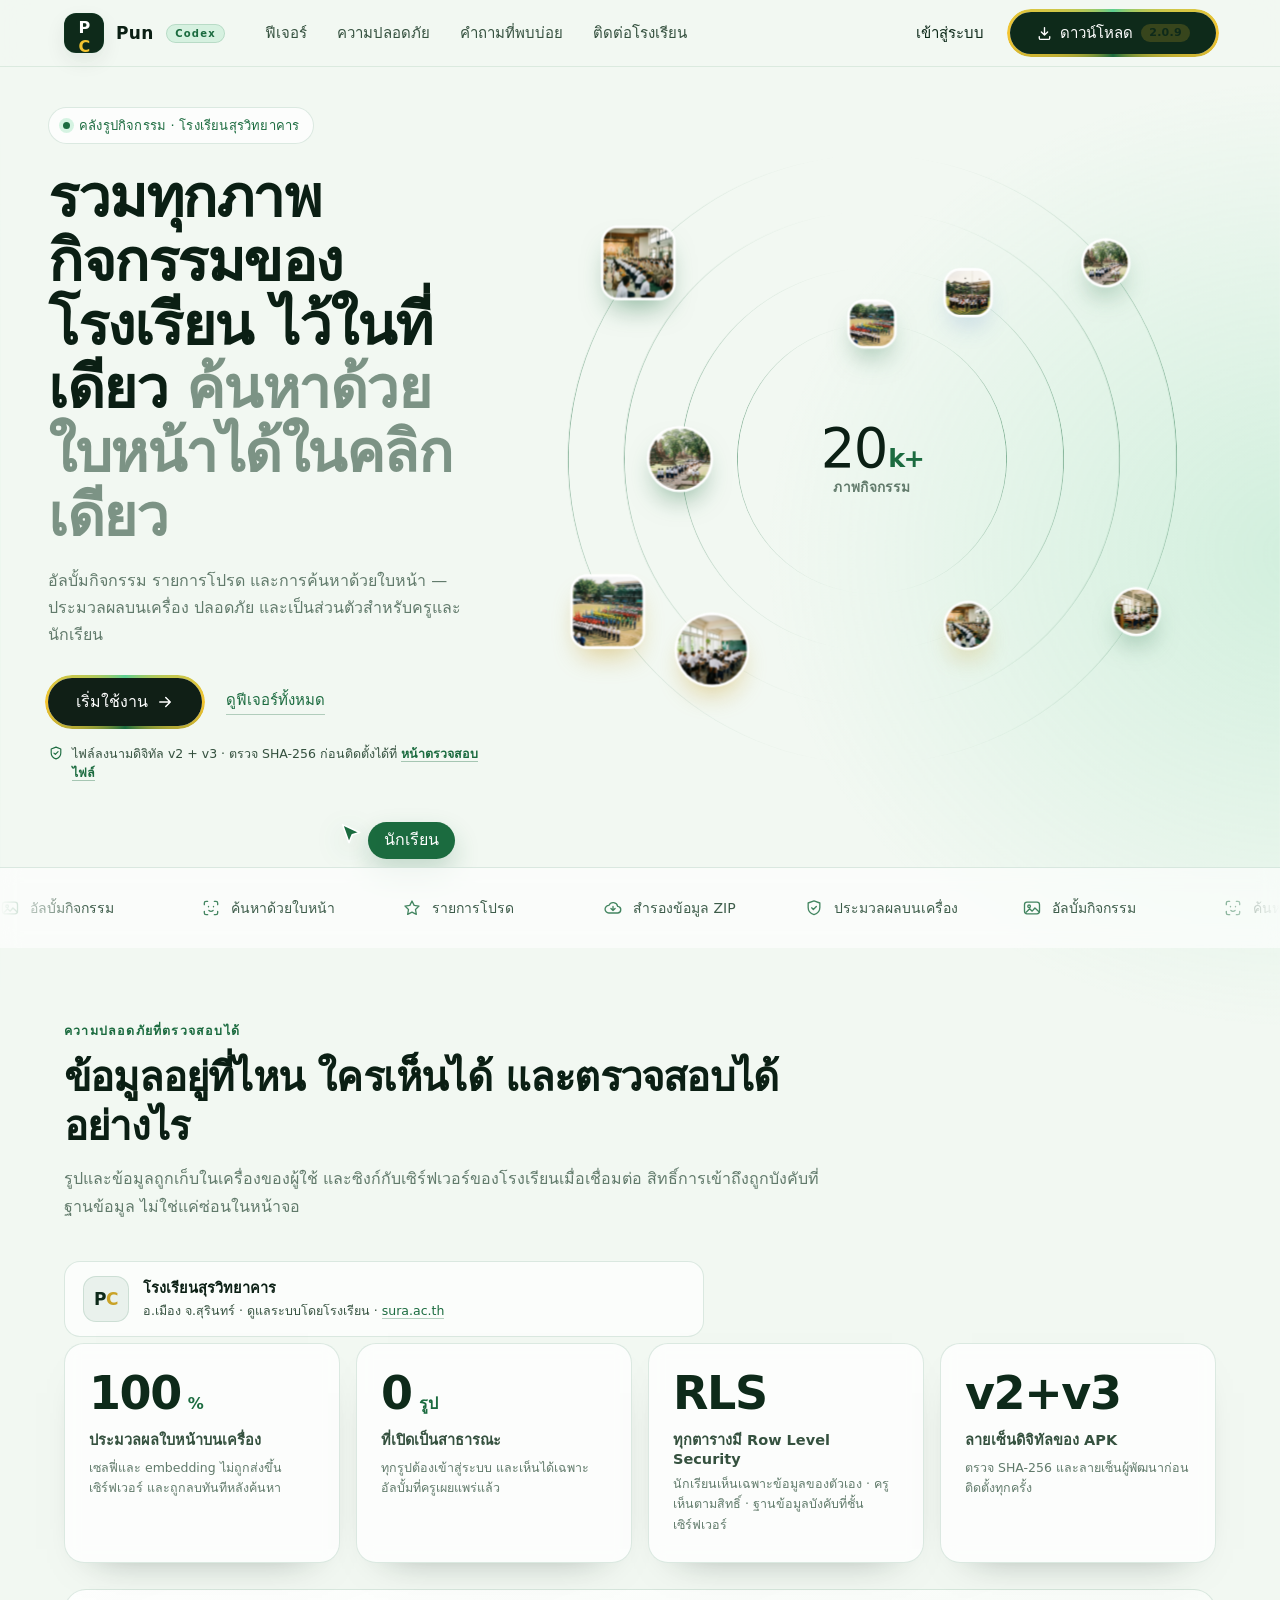
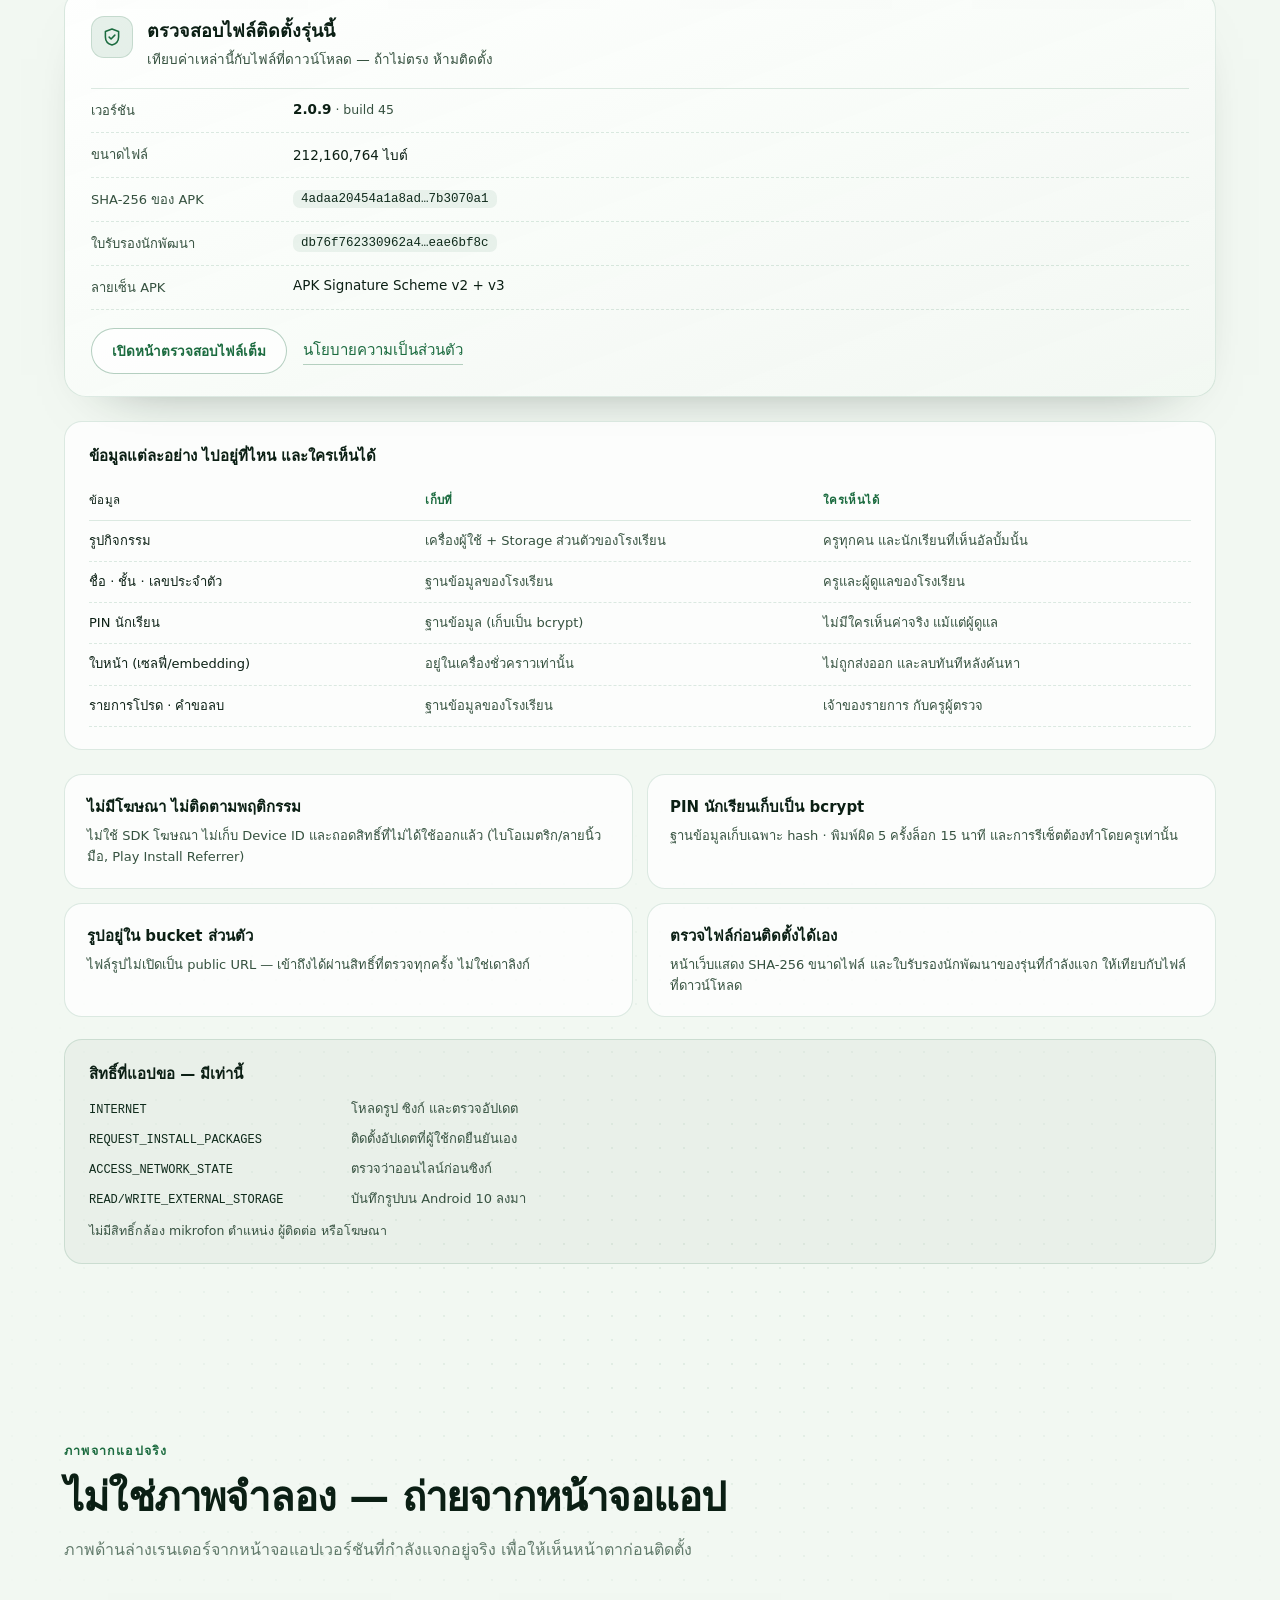
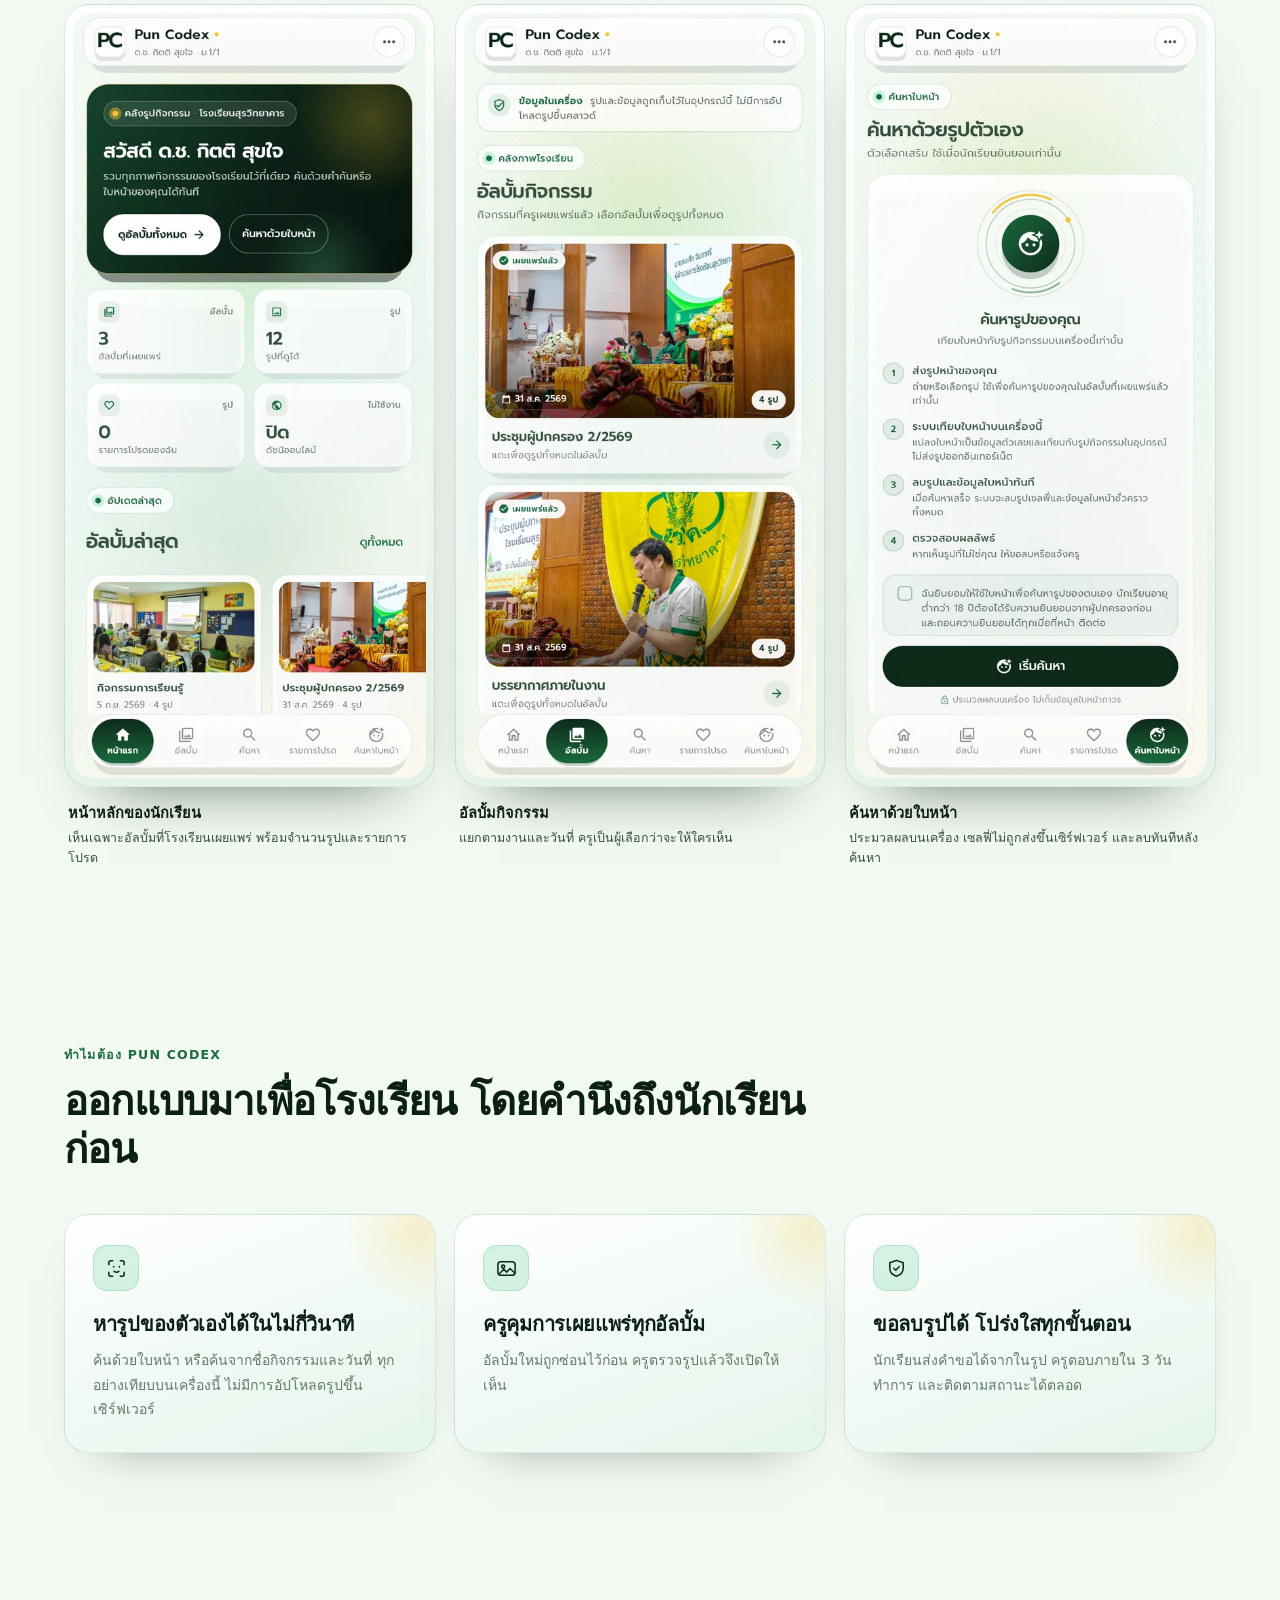
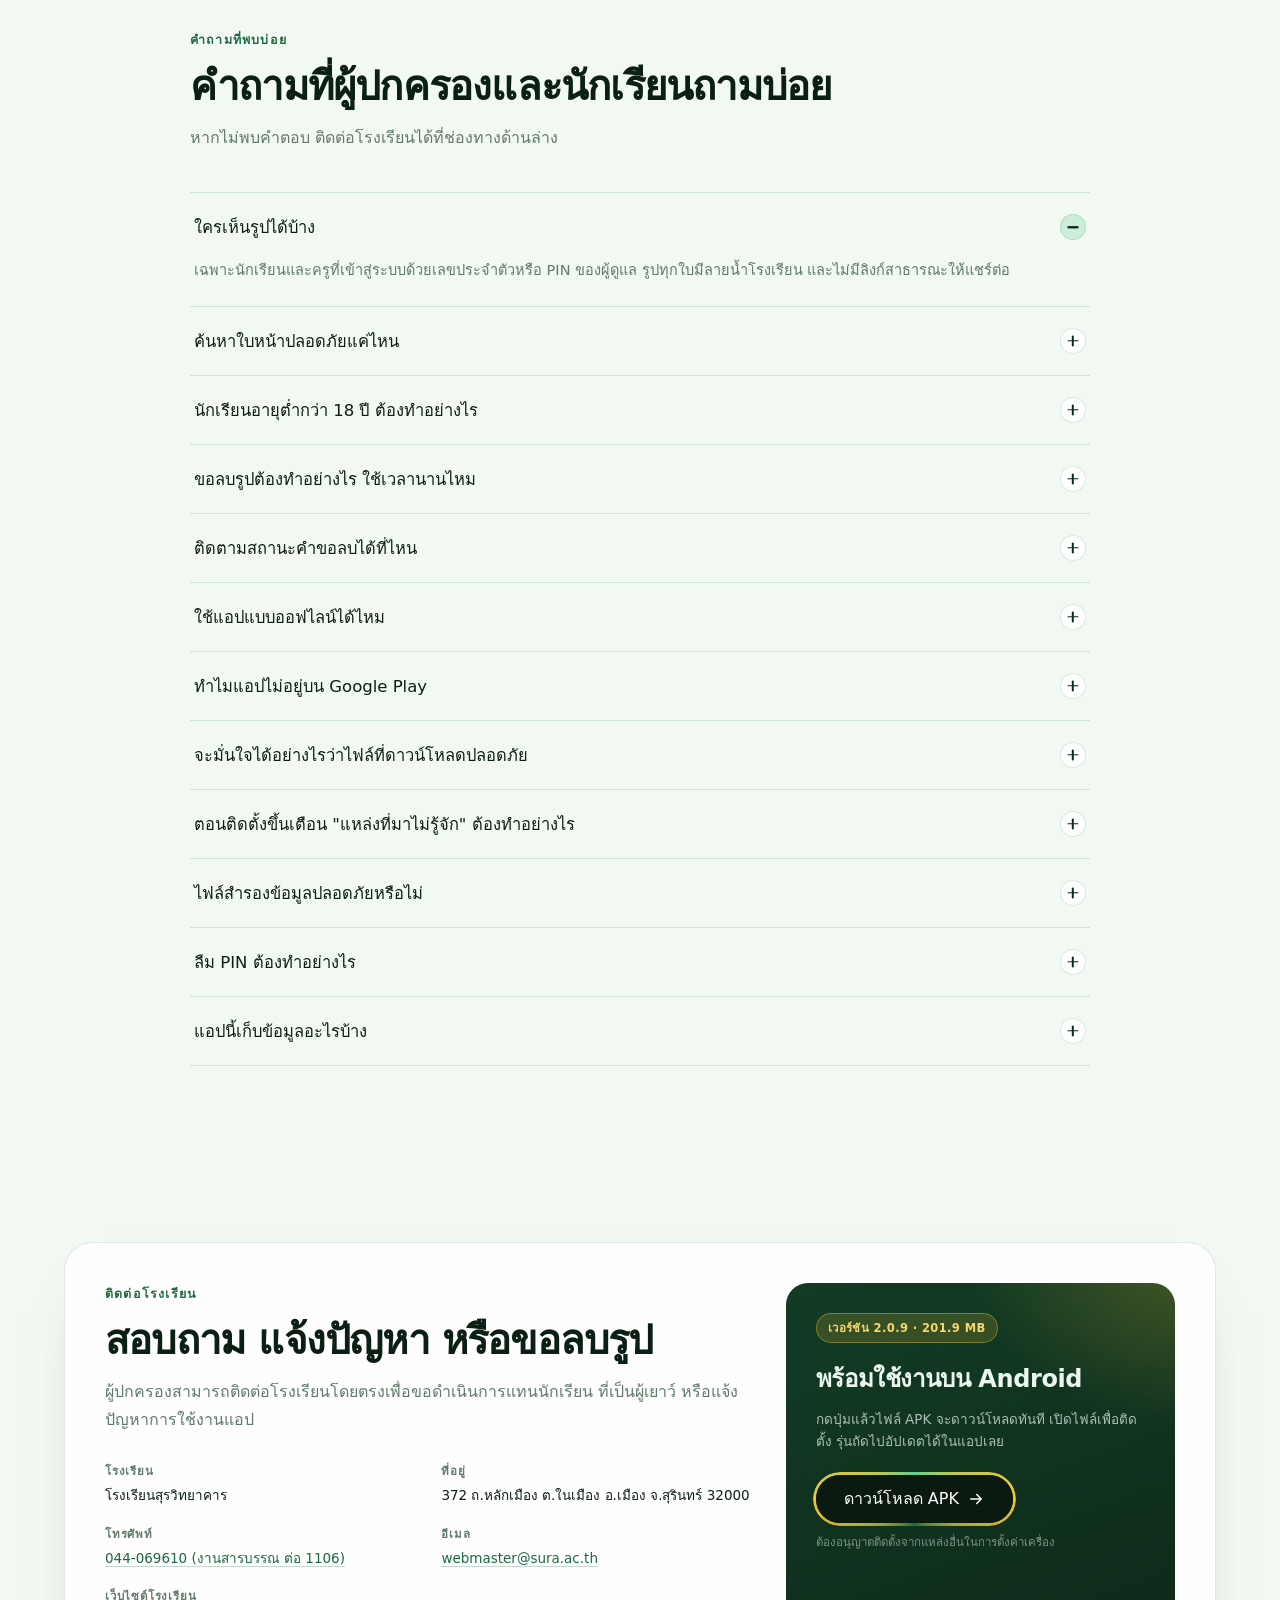
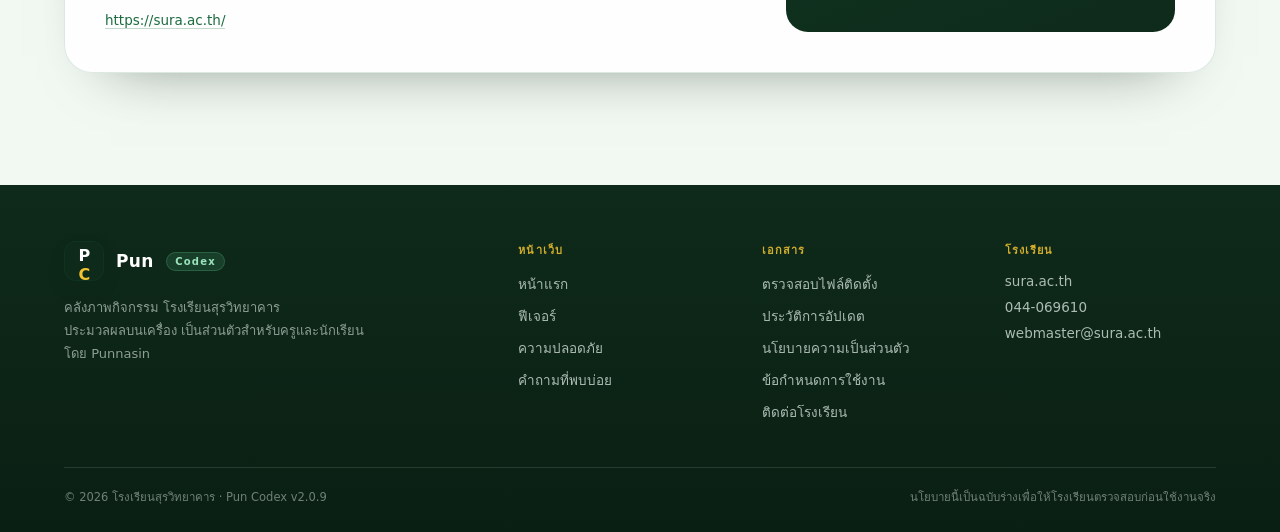
==== index.html @ d9f9e371 "Publish Pun Codex 2.0.9" ====
<!doctype html>
<html lang="th">
  <head>
    <meta charset="UTF-8" />
    <link rel="icon" type="image/png" href="./favicon.png" />
    <meta name="viewport" content="width=device-width, initial-scale=1.0" />
    <meta
      name="description"
      content="Pun Codex คลังรูปกิจกรรมของโรงเรียนสุรวิทยาคาร ค้นหาด้วยใบหน้า อัลบั้ม รายการโปรด และการสำรองข้อมูลในแอปเดียว"
    />
    <meta name="author" content="Punnasin" />
    <meta name="theme-color" content="#1b6b3f" />
    <meta name="referrer" content="strict-origin-when-cross-origin" />
    <meta name="format-detection" content="telephone=no" />
    <meta name="robots" content="index,follow" />
    <meta property="og:image" content="https://punnasilarty-cyber.github.io/puncodex/og.png" />
    <meta property="og:image:width" content="1024" />
    <meta property="og:image:height" content="500" />
    <meta name="twitter:title" content="Pun Codex — คลังรูปกิจกรรมโรงเรียนสุรวิทยาคาร" />
    <meta name="twitter:description" content="คลังรูปกิจกรรมโรงเรียน พร้อมตรวจสอบไฟล์ติดตั้งและนโยบายความเป็นส่วนตัว" />
    <meta name="twitter:image" content="https://punnasilarty-cyber.github.io/puncodex/og.png" />
    <link rel="canonical" href="https://punnasilarty-cyber.github.io/puncodex/" />

    <link rel="canonical" href="https://punnasilarty-cyber.github.io/puncodex/" />
    <meta property="og:type" content="website" />
    <meta property="og:site_name" content="Pun Codex" />
    <meta property="og:title" content="Pun Codex — คลังรูปกิจกรรมโรงเรียนสุรวิทยาคาร" />
    <meta property="og:description" content="คลังรูปกิจกรรมโรงเรียนสุรวิทยาคาร โดย Punnasin พร้อมดาวน์โหลดแอป Android" />
    <meta property="og:url" content="https://punnasilarty-cyber.github.io/puncodex/" />
    <meta property="og:locale" content="th_TH" />
    <meta name="twitter:card" content="summary" />
    <link rel="preconnect" href="https://fonts.googleapis.com" />
    <link rel="preconnect" href="https://fonts.gstatic.com" crossorigin />
    <link
      href="https://fonts.googleapis.com/css2?family=Inter:wght@400;500;600;700&family=Prompt:wght@400;500;600&family=Urbanist:wght@600;700&display=swap"
      rel="stylesheet"
    />
    <meta
      http-equiv="Content-Security-Policy"
      content="default-src 'self'; img-src 'self' data:; style-src 'self' 'unsafe-inline' https://fonts.googleapis.com; font-src 'self' https://fonts.gstatic.com; script-src 'self'; connect-src 'self'; base-uri 'self'; form-action 'self'"
    />
    <title>Pun Codex — คลังรูปกิจกรรมโรงเรียนสุรวิทยาคาร</title>
    <script type="module" crossorigin src="./assets/index-qY7uCO9O.js"></script>
    <link rel="stylesheet" crossorigin href="./assets/index-Bw4aGnR6.css">
  </head>
  <body>
    <div id="root"></div>
  </body>
</html>
---- assets/index-Bw4aGnR6.css ----
@property --border-angle{syntax: "<angle>"; inherits: false; initial-value: 0deg;}:root{--ink: #0b1f14;--ink-soft: #35513f;--muted: #617a6b;--green: #1b6b3f;--green-deep: #0e2a1a;--mint: #5ccf92;--mint-soft: #d7f1e3;--gold: #f4c430;--bg: #f2f8f2;--surface: rgba(255, 255, 255, .82);--line: rgba(27, 107, 63, .14);--font-body: "Inter", "Prompt", system-ui, -apple-system, sans-serif;--font-display: "Urbanist", "Prompt", system-ui, -apple-system, sans-serif;--ease-out: cubic-bezier(.22, 1, .36, 1)}*{box-sizing:border-box}html,body,#root{min-height:100%}body{margin:0;background:#0a0a0a;color:var(--ink);font-family:var(--font-body);-webkit-font-smoothing:antialiased;text-rendering:optimizeLegibility}a{color:inherit}.app{position:relative;display:flex;flex-direction:column;min-height:100vh;overflow-x:hidden;overflow-x:clip;background:radial-gradient(900px 620px at 6% -12%,rgba(244,196,48,.16),transparent 62%),radial-gradient(820px 720px at 102% 8%,rgba(92,207,146,.22),transparent 66%),radial-gradient(1100px 760px at 50% 118%,rgba(27,107,63,.1),transparent 72%),var(--bg)}.app:before{content:"";position:absolute;inset:0;z-index:0;background-image:radial-gradient(rgba(27,107,63,.16) 1px,transparent 1px);background-size:24px 24px;opacity:.5;mask-image:radial-gradient(1100px 720px at 52% 42%,#000 10%,transparent 74%);-webkit-mask-image:radial-gradient(1100px 720px at 52% 42%,#000 10%,transparent 74%);pointer-events:none}.header{position:relative;z-index:10;display:flex;align-items:center;justify-content:space-between;gap:24px;width:100%;max-width:1920px;margin:0 auto;padding:24px 64px;animation:fade-down .8s var(--ease-out) both}.header-left,.header-right{display:flex;align-items:center}.header-left{gap:40px}.header-right{gap:26px}.brand{display:inline-flex;align-items:center;gap:12px;text-decoration:none}.brand-logo{display:grid;place-items:center;width:40px;height:40px;padding:4px;background:#fff;border:1px solid var(--line);border-radius:12px;box-shadow:0 8px 20px #0c281814}.brand-logo{font-family:var(--font-display);font-weight:700;font-size:16px;color:#fff;background:#0e2a1a;letter-spacing:-.5px}.brand-logo b{color:#f4c430}.brand-name{font-family:var(--font-display);font-size:17px;font-weight:700;letter-spacing:.4px;color:var(--ink)}.brand-name em{margin-left:6px;padding:3px 8px;font-style:normal;font-size:10px;font-weight:700;letter-spacing:1.2px;color:var(--green);background:#5ccf922e;border:1px solid rgba(27,107,63,.16);border-radius:999px;vertical-align:2px}.nav{display:flex;align-items:center;gap:30px}.nav a{position:relative;padding:4px 0;font-size:15px;font-weight:400;color:var(--ink-soft);text-decoration:none;transition:color .2s ease}.nav a:after,.login-link:after{content:"";position:absolute;right:0;bottom:0;left:0;height:1.5px;background:currentColor;transform:scaleX(0);transform-origin:left;transition:transform .3s ease}.nav a:hover,.login-link:hover{color:var(--green)}.nav a:hover:after,.login-link:hover:after{transform:scaleX(1)}.login-link{position:relative;padding:4px 0;font-size:15px;font-weight:500;color:var(--green-deep);text-decoration:none}.btn-border-wrap{position:relative;display:inline-flex;border-radius:999px;isolation:isolate}.btn-border-wrap:before{content:"";position:absolute;inset:-3px;z-index:0;padding:3px;border-radius:999px;background:conic-gradient(from var(--border-angle),#5ccf92,#f4c430,#1b6b3f,#f4c430,#5ccf92);-webkit-mask:linear-gradient(#000 0 0) content-box,linear-gradient(#000 0 0);-webkit-mask-composite:xor;mask:linear-gradient(#000 0 0) content-box,linear-gradient(#000 0 0);mask-composite:exclude;animation:border-spin 3s linear infinite;pointer-events:none}.btn{position:relative;z-index:1;display:inline-flex;align-items:center;gap:8px;overflow:hidden;padding:12px 26px;border:0;border-radius:50px;background:var(--green-deep);color:#fff;font-family:var(--font-body);font-size:15px;font-weight:500;line-height:1.2;text-decoration:none;cursor:pointer;transition:color .35s ease,transform .2s ease}.btn:after{content:"";position:absolute;inset:0;z-index:0;background:var(--mint);transform:translate(-100%);transition:transform .4s var(--ease-out)}.btn:hover:after{transform:translate(0)}.btn:hover{color:#07130c;transform:translateY(-1px)}.btn-label{position:relative;z-index:1;display:inline-flex;align-items:center;gap:8px}.btn-start{padding:14px 28px;font-size:16px;background:#101f16}.btn-start:after{transform:translate(100%)}.btn-start:hover:after{transform:translate(0)}.hero{position:relative;z-index:5;display:flex;flex:1;align-items:center;justify-content:space-between;gap:24px;width:100%;max-width:1560px;margin:0 auto;padding:0 64px 8px}.hero-left{flex:0 1 600px;padding-top:40px;animation:fade-up 1s var(--ease-out) .12s both}.eyebrow{display:inline-flex;align-items:center;gap:9px;padding:7px 14px;border:1px solid var(--line);border-radius:999px;background:#ffffffb8;color:var(--green);font-size:13px;font-weight:500;letter-spacing:.2px;-webkit-backdrop-filter:blur(6px);backdrop-filter:blur(6px)}.eyebrow-dot{width:7px;height:7px;border-radius:50%;background:var(--green);box-shadow:0 0 0 4px #5ccf923d}.hero-heading{position:relative;margin:22px 0 0;font-family:var(--font-display);font-size:64px;font-weight:600;line-height:1.1;letter-spacing:-1.5px;color:var(--ink)}.heading-ghost{visibility:hidden}.heading-live{position:absolute;inset:0}.heading-strong{color:var(--ink)}.heading-soft{color:#7c9385}.type-cursor{display:inline-block;width:3px;height:.86em;margin-left:4px;border-radius:2px;background:var(--green);vertical-align:-.06em;animation:blink 1s steps(2,end) infinite}.hero-sub{max-width:520px;margin:18px 0 0;color:var(--muted);font-size:16px;line-height:1.7}.hero-actions{display:flex;align-items:center;gap:24px;margin-top:30px;animation:fade-up .9s var(--ease-out) 3.2s both}.text-link{padding-bottom:2px;border-bottom:1px solid rgba(27,107,63,.3);color:var(--green);font-size:15px;font-weight:500;text-decoration:none;transition:border-color .2s ease,color .2s ease}.text-link:hover{border-color:var(--green);color:var(--green-deep)}.cursor-tag{display:flex;align-items:flex-start;gap:4px;width:max-content;margin-top:40px;margin-left:290px;animation:fade-up .8s var(--ease-out) 3.6s both}.cursor-tag svg{filter:drop-shadow(0 8px 14px rgba(27,107,63,.22))}.cursor-badge{padding:8px 16px;border-radius:20px;background:var(--green);color:#fff;font-size:16px;font-weight:500;line-height:1.3;box-shadow:0 12px 26px #1b6b3f38;animation:float-tag 4.4s ease-in-out 4.4s infinite}.hero-right{display:flex;flex:0 0 720px;align-items:center;justify-content:center;width:720px;height:720px;margin-top:-8px}.circles{position:relative;display:grid;flex:0 0 720px;place-items:center;width:720px;height:720px;animation:scale-in 1.2s var(--ease-out) .3s both}.circles-clip{position:absolute;top:calc(50% - 408px);left:calc(50% - 408px);width:816px;height:816px;overflow:hidden;transform:scale(var(--orbit-scale, 1));transition:transform .3s ease}.circles-scale{position:relative;width:720px;height:720px;margin:48px}.circles-watermark{position:absolute;top:50%;left:50%;z-index:0;width:300px;opacity:.04;transform:translate(-50%,-50%);pointer-events:none;-webkit-user-select:none;user-select:none}.orbit{position:absolute;top:calc(50% - var(--size) / 2);left:calc(50% - var(--size) / 2);z-index:1;width:var(--size);height:var(--size);border-radius:50%}.orbit:before{content:"";position:absolute;inset:0;padding:1px;border-radius:50%;background:linear-gradient(180deg,#1b6b3f00,#1b6b3f8c 43%,#5ccf9200);-webkit-mask:linear-gradient(#000 0 0) content-box,linear-gradient(#000 0 0);-webkit-mask-composite:xor;mask:linear-gradient(#000 0 0) content-box,linear-gradient(#000 0 0);mask-composite:exclude;pointer-events:none}.orbit-right{animation:spin-right var(--spin-duration) linear infinite}.orbit-left{animation:spin-left var(--spin-duration) linear infinite}.orbit-center{position:absolute;inset:0;z-index:1;display:flex;flex-direction:column;align-items:center;justify-content:center;gap:2px;animation:spin-right 30s linear infinite;pointer-events:none}.count{font-family:var(--font-display);font-size:64px;font-weight:500;line-height:1;letter-spacing:-2px;color:var(--ink)}.count-suffix{margin-left:2px;font-size:30px;font-weight:600;color:var(--green)}.count-label{font-family:var(--font-display);font-size:16px;font-weight:600;color:var(--muted);letter-spacing:.2px}.avatar{position:absolute;top:50%;left:50%;z-index:2}.avatar-pop{width:100%;height:100%;animation:avatar-in .9s var(--ease-out) both}.avatar-img{width:100%;height:100%;overflow:hidden;border:3px solid rgba(255,255,255,.96);background:#fff;animation-timing-function:linear;animation-iteration-count:infinite}.avatar-img img{display:block;width:100%;height:100%;object-fit:cover}.avatar-round{border-radius:50%}.avatar-square{border-radius:20px}.glow-green{box-shadow:0 18px 32px -12px #1b6b3f80}.glow-gold{box-shadow:0 18px 32px -12px #c4941275}.glow-blue{box-shadow:0 18px 32px -12px #3a74be52}.ticker{position:relative;z-index:6;width:100%;padding:20px 0;border-top:1px solid var(--line);background:#ffffff9e;-webkit-backdrop-filter:blur(10px);backdrop-filter:blur(10px);animation:fade-up .9s var(--ease-out) .6s both}.ticker-mask{overflow:hidden;mask-image:linear-gradient(90deg,transparent,#000 7%,#000 93%,transparent);-webkit-mask-image:linear-gradient(90deg,transparent,#000 7%,#000 93%,transparent)}.ticker-track{display:flex;width:max-content;animation:ticker 20s linear infinite}.ticker:hover .ticker-track{animation-play-state:paused}.ticker-group{display:flex;align-items:center;gap:64px;padding-right:64px}.ticker-item{display:flex;align-items:center;gap:10px;height:40px;min-width:137px;color:#3d5c4a;font-size:14px;font-weight:500;white-space:nowrap}.ticker-item svg{flex:0 0 auto;color:var(--green);opacity:.82}.section{position:relative;z-index:5;padding:88px 64px;scroll-margin-top:24px}.section-inner{max-width:1200px;margin:0 auto}.section-head{max-width:760px;margin-bottom:40px}.section-eyebrow{display:inline-block;color:var(--green);font-size:12.5px;font-weight:600;letter-spacing:1.2px;text-transform:uppercase}.section-title{margin:12px 0 0;font-family:var(--font-display);font-size:40px;font-weight:600;line-height:1.22;letter-spacing:-.8px;color:var(--ink)}.section-sub{margin:14px 0 0;color:var(--muted);font-size:16px;line-height:1.75}.trust{padding-top:72px}.stat-grid{display:grid;grid-template-columns:repeat(4,minmax(0,1fr));gap:16px}.stat-card{padding:26px 24px;background:#ffffffbd;border:1px solid var(--line);border-radius:20px;-webkit-backdrop-filter:blur(8px);backdrop-filter:blur(8px);box-shadow:0 18px 40px -32px #0b1f148c;transition:transform .3s var(--ease-out),border-color .3s ease}.stat-card:hover{transform:translateY(-3px);border-color:#1b6b3f47}.stat-value{margin:0;font-family:var(--font-display);font-size:46px;font-weight:600;line-height:1;letter-spacing:-1.4px;color:var(--green-deep)}.stat-unit{margin-left:7px;font-size:16px;font-weight:600;letter-spacing:0;color:var(--green)}.stat-label{margin:12px 0 0;font-size:14.5px;font-weight:600;color:var(--ink-soft)}.stat-detail{margin:7px 0 0;font-size:12.5px;line-height:1.65;color:var(--muted)}.why-grid{display:grid;grid-template-columns:repeat(3,minmax(0,1fr));gap:18px}.why-card{position:relative;overflow:hidden;padding:30px 28px;background:linear-gradient(160deg,#ffffffe6,#d7f1e380);border:1px solid var(--line);border-radius:24px;box-shadow:0 24px 50px -40px #0b1f1499}.why-card:after{content:"";position:absolute;top:-60px;right:-60px;width:150px;height:150px;border-radius:50%;background:radial-gradient(circle,rgba(244,196,48,.22),transparent 70%);pointer-events:none}.why-icon{display:grid;place-items:center;width:46px;height:46px;color:var(--green-deep);background:#5ccf923d;border:1px solid rgba(27,107,63,.16);border-radius:14px}.why-icon svg{width:23px;height:23px}.why-title{margin:20px 0 0;font-family:var(--font-display);font-size:20px;font-weight:600;line-height:1.35;letter-spacing:-.3px;color:var(--ink)}.why-body{margin:10px 0 0;font-size:14px;line-height:1.75;color:var(--muted)}.faq-inner{max-width:900px}.faq-list{border-top:1px solid var(--line)}.faq-item{border-bottom:1px solid var(--line)}.faq-item summary{display:flex;align-items:center;justify-content:space-between;gap:20px;padding:21px 4px;font-size:16.5px;font-weight:500;color:var(--ink);cursor:pointer;list-style:none;transition:color .2s ease}.faq-item summary::-webkit-details-marker{display:none}.faq-item summary:hover{color:var(--green)}.faq-plus{position:relative;flex:0 0 auto;width:26px;height:26px;border:1px solid var(--line);border-radius:50%;background:#fffc;transition:transform .3s var(--ease-out),background .3s ease}.faq-plus:before,.faq-plus:after{content:"";position:absolute;top:50%;left:50%;width:11px;height:1.6px;border-radius:2px;background:var(--green-deep);transform:translate(-50%,-50%)}.faq-plus:after{transform:translate(-50%,-50%) rotate(90deg);transition:transform .3s var(--ease-out)}.faq-item[open] .faq-plus{background:#5ccf9242}.faq-item[open] .faq-plus:after{transform:translate(-50%,-50%) rotate(0)}.faq-answer{margin:-4px 0 0;padding:0 52px 22px 4px;font-size:14.5px;line-height:1.8;color:var(--muted)}.contact-card{display:grid;grid-template-columns:minmax(0,1.25fr) minmax(0,.75fr);gap:32px;padding:40px;background:#ffffffd1;border:1px solid var(--line);border-radius:28px;box-shadow:0 30px 60px -46px #0b1f149e}.contact-list{display:grid;grid-template-columns:repeat(2,minmax(0,1fr));gap:18px 24px;margin:28px 0 0}.contact-row dt{font-size:11.5px;font-weight:600;letter-spacing:.8px;text-transform:uppercase;color:var(--muted)}.contact-row dd{margin:5px 0 0;font-size:13.5px;line-height:1.6;color:var(--ink);word-break:break-word}.contact-row a{color:var(--green);text-decoration:none;border-bottom:1px solid rgba(27,107,63,.25)}.contact-row a:hover{border-color:var(--green)}.download-card{display:flex;flex-direction:column;align-items:flex-start;padding:30px;border-radius:22px;background:radial-gradient(360px 260px at 110% -10%,rgba(244,196,48,.26),transparent 70%),linear-gradient(160deg,#123c25,var(--green-deep));color:#eaf6ee}.download-badge{padding:5px 11px;border:1px solid rgba(244,196,48,.4);border-radius:999px;background:#f4c43029;color:#f7d76a;font-size:11.5px;font-weight:600;letter-spacing:.4px}.download-card h3{margin:16px 0 0;font-family:var(--font-display);font-size:24px;font-weight:600;letter-spacing:-.4px}.download-card p{margin:10px 0 0;font-size:13.5px;line-height:1.7;color:#eaf6eeb8}.download-card .btn-border-wrap{margin-top:22px}.download-card .btn-start{background:#0a1a10}.download-note{font-size:11.5px!important;color:#eaf6ee80!important}.footer{position:relative;z-index:5;margin-top:24px;padding:56px 64px 26px;background:linear-gradient(180deg,#0e2a1a,#0a1f13);color:#eaf6eeb8}.footer-inner{display:grid;grid-template-columns:minmax(0,1.6fr) repeat(3,minmax(0,.8fr));gap:32px;max-width:1200px;margin:0 auto}.footer-brand .brand-name{color:#fff}.footer-brand .brand-name em{color:#9be3bd;background:#5ccf9224;border-color:#5ccf923d}.footer-brand p{margin:16px 0 0;font-size:13px;line-height:1.75;color:#eaf6ee94}.footer-col{display:flex;flex-direction:column;gap:10px}.footer-title{margin-bottom:4px;font-size:11px;font-weight:600;letter-spacing:1.1px;text-transform:uppercase;color:#f4c430d9}.footer-col a{font-size:13.5px;color:#eaf6eeb8;text-decoration:none;transition:color .2s ease}.footer-col a:hover{color:#fff}.footer-bottom{display:flex;flex-wrap:wrap;justify-content:space-between;gap:10px 24px;max-width:1200px;margin:44px auto 0;padding-top:20px;border-top:1px solid rgba(234,246,238,.12);font-size:11.5px;color:#eaf6ee73}@media(max-width:1024px){.section{padding:68px 40px}.section-title{font-size:34px}.stat-grid{grid-template-columns:repeat(2,minmax(0,1fr))}.why-grid{grid-template-columns:1fr}.contact-card{grid-template-columns:1fr;padding:30px}.footer{padding:44px 40px 24px}.footer-inner{grid-template-columns:repeat(2,minmax(0,1fr))}}@media(max-width:768px){.section{padding:52px 24px}.section-head{margin-bottom:30px}.section-title{font-size:29px;letter-spacing:-.4px}.section-sub{font-size:14.5px}.stat-card{padding:20px}.stat-value{font-size:38px}.faq-item summary{font-size:15px}.faq-answer{padding-right:12px}.footer{padding:40px 24px 22px}.footer-inner{gap:26px}}@media(max-width:480px){.section{padding:44px 18px}.section-title{font-size:25px}.stat-grid{gap:12px}.stat-card{padding:17px;border-radius:16px}.stat-value{font-size:33px}.stat-label{font-size:13px}.stat-detail{font-size:11.5px}.contact-card{padding:22px;border-radius:22px}.contact-list{grid-template-columns:1fr}.download-card{padding:22px}.footer-inner{grid-template-columns:1fr}.footer-bottom{flex-direction:column}}@keyframes fade-down{0%{opacity:0;transform:translateY(-20px)}to{opacity:1;transform:translateY(0)}}@keyframes fade-up{0%{opacity:0;transform:translateY(40px)}to{opacity:1;transform:translateY(0)}}@keyframes scale-in{0%{opacity:0;transform:scale(.85)}to{opacity:1;transform:scale(1)}}@keyframes avatar-in{0%{opacity:0;transform:scale(.3) rotate(-180deg);filter:blur(6px)}to{opacity:1;transform:scale(1) rotate(0);filter:blur(0)}}@keyframes border-spin{to{--border-angle: 360deg}}@keyframes spin-right{to{transform:rotate(360deg)}}@keyframes spin-left{to{transform:rotate(-360deg)}}@keyframes blink{50%{opacity:0}}@keyframes float-tag{0%,to{transform:translateY(0)}50%{transform:translateY(-6px)}}@keyframes ticker{to{transform:translate(-50%)}}@media(max-width:1500px){.hero{padding-inline:48px}}@media(max-width:1280px){.hero{padding:0 48px 8px}.hero-heading{font-size:58px}.circles-clip{--orbit-scale: .85}}@media(max-width:1024px){.header{padding:20px 40px}.header-left{gap:28px}.nav{gap:20px}.hero{flex-direction:column;align-items:flex-start;justify-content:flex-start;padding:12px 40px 8px}.hero-left{flex:1 1 auto;max-width:680px;padding-top:20px}.hero-heading{font-size:48px}.hero-right{flex:0 0 auto;width:100%;height:580px;margin-top:-24px;overflow:hidden}.circles-clip{--orbit-scale: .7}.cursor-tag{margin-left:auto;margin-right:48px}}@media(max-width:768px){.header{padding:18px 24px}.nav{display:none}.header-right{gap:18px}.hero{padding:8px 24px 0}.hero-heading{font-size:36px;letter-spacing:-.8px}.hero-sub{font-size:15px}.hero-right{height:420px;margin-top:-8px}.circles-clip{--orbit-scale: .5}.cursor-tag{margin-top:28px;margin-right:24px}.ticker-item{gap:8px;font-size:13px}}@media(max-width:560px){.brand-name{font-size:15px}.login-link{display:none}.btn-header{padding:10px 20px;font-size:14px}}@media(max-width:480px){.header{padding:16px 18px}.brand-logo{width:36px;height:36px}.hero{padding:4px 18px 0}.hero-left{padding-top:8px}.eyebrow{font-size:11.5px}.hero-heading{margin-top:16px;font-size:28px;letter-spacing:-.5px;line-height:1.15}.hero-sub{font-size:14px;line-height:1.65}.hero-actions{gap:16px;margin-top:24px}.btn-start{padding:12px 22px;font-size:14px}.text-link{font-size:13px}.cursor-tag{display:none}.hero-right{height:340px;margin-top:0}.circles-clip{--orbit-scale: .4}.count{font-size:52px}.ticker{padding:14px 0}.ticker-group{gap:40px;padding-right:40px}.ticker-item{min-width:120px;height:34px;font-size:12px}}@media(prefers-reduced-motion:reduce){.header,.hero-left,.hero-actions,.cursor-tag,.circles,.ticker,.avatar-pop,.orbit,.orbit-center,.avatar-img,.ticker-track,.type-cursor{animation:none!important}}.verify-panel{margin-top:26px;padding:26px 26px 22px;background:linear-gradient(160deg,#ffffffe6,#f2f8f2db);border:1px solid var(--line);border-radius:22px;box-shadow:0 24px 60px -46px #0b1f1499}.verify-panel-head{display:flex;gap:14px;align-items:flex-start;margin-bottom:18px}.verify-icon{display:grid;place-items:center;width:42px;height:42px;flex:0 0 42px;border-radius:13px;color:var(--green);background:#1b6b3f1a;border:1px solid rgba(27,107,63,.16)}.verify-panel-head h3{margin:0 0 4px;font-size:18px;color:var(--ink)}.verify-panel-head p{margin:0;font-size:13.5px;line-height:1.6;color:var(--ink-soft)}.verify-rows{margin:0;display:grid;gap:0;border-top:1px solid var(--line)}.verify-row{display:grid;grid-template-columns:minmax(140px,190px) 1fr;gap:12px;padding:11px 0;border-bottom:1px dashed var(--line)}.verify-row dt{font-size:13px;color:var(--ink-soft);font-weight:500}.verify-row dd{margin:0;font-size:13.5px;color:var(--ink);word-break:break-all}.verify-row code{font-family:ui-monospace,SFMono-Regular,Menlo,Consolas,monospace;font-size:12.5px;padding:2px 8px;border-radius:7px;background:#1b6b3f14;color:var(--green-deep)}.verify-muted{color:var(--ink-soft);font-size:12.5px;line-height:1.6;margin:12px 0 0}.verify-actions{display:flex;flex-wrap:wrap;align-items:center;gap:16px;margin-top:18px}.btn-ghost{padding:11px 20px;border-radius:999px;border:1px solid rgba(27,107,63,.32);background:#ffffffb3;color:var(--green);font-size:13.5px;font-weight:600;text-decoration:none;transition:background .2s ease,border-color .2s ease,transform .2s ease}.btn-ghost:hover{background:#fff;border-color:#1b6b3f8c;transform:translateY(-1px)}.trust-points{display:grid;grid-template-columns:repeat(2,minmax(0,1fr));gap:14px;margin-top:24px}.trust-point{padding:20px 22px;background:#ffffffb8;border:1px solid var(--line);border-radius:18px}.trust-point h3{margin:0 0 6px;font-size:15px;color:var(--ink)}.trust-point p{margin:0;font-size:13px;line-height:1.65;color:var(--ink-soft)}.perm-block{margin-top:22px;padding:22px 24px;background:#0b1f1409;border:1px solid var(--line);border-radius:18px}.perm-block h3{margin:0 0 12px;font-size:15px;color:var(--ink)}.perm-block ul{margin:0;padding:0;list-style:none;display:grid;gap:9px}.perm-block li{display:grid;grid-template-columns:minmax(190px,250px) 1fr;gap:12px;align-items:baseline;font-size:13px;color:var(--ink-soft)}.perm-block code{font-family:ui-monospace,SFMono-Regular,Menlo,Consolas,monospace;font-size:12px;color:var(--green-deep)}@media(max-width:900px){.trust-points{grid-template-columns:1fr}.verify-row,.perm-block li{grid-template-columns:1fr;gap:4px}}.hero-trust{display:flex;align-items:flex-start;gap:8px;margin:18px 0 0;max-width:460px;font-size:12.5px;line-height:1.55;color:var(--ink-soft)}.hero-trust svg{flex:0 0 16px;margin-top:1px;color:var(--green)}.hero-trust a{color:var(--green);font-weight:600;text-decoration:none;border-bottom:1px solid rgba(27,107,63,.35)}.hero-trust a:hover{border-bottom-color:#1b6b3fcc}.school-badge{display:flex;align-items:center;gap:14px;margin:20px 0 6px;padding:14px 18px;background:#ffffffa8;border:1px solid var(--line);border-radius:16px;max-width:640px}.school-logo{display:grid;place-items:center;width:46px;height:46px;flex:0 0 46px;border-radius:13px;overflow:hidden;background:#1b6b3f14;border:1px solid rgba(27,107,63,.14)}.school-logo img{width:100%;height:100%;object-fit:contain}.school-logo-fallback{font-family:var(--font-display);font-size:17px;font-weight:700;color:var(--green-deep);letter-spacing:-.5px}.school-logo-fallback b{color:#c9a227}.school-copy{display:flex;flex-direction:column;gap:2px}.school-copy strong{font-size:14.5px;color:var(--ink)}.school-line{font-size:12.5px;color:var(--ink-soft)}.school-line a{color:var(--green);text-decoration:none;border-bottom:1px solid rgba(27,107,63,.3)}.school-approval{font-size:12px;color:var(--ink-soft);font-style:italic}.screen-grid{display:grid;grid-template-columns:repeat(3,minmax(0,1fr));gap:20px;align-items:start}.screen-card{margin:0;display:flex;flex-direction:column;gap:14px}.screen-frame{position:relative;border-radius:26px;padding:8px;background:linear-gradient(170deg,#fffffff2,#e2f0e6e6);border:1px solid var(--line);box-shadow:0 34px 60px -44px #0b1f14bf;overflow:hidden}.screen-frame img{display:block;width:100%;height:auto;border-radius:20px}.screen-card figcaption{display:flex;flex-direction:column;gap:4px;padding:0 4px}.screen-card figcaption strong{font-size:14.5px;color:var(--ink)}.screen-card figcaption span{font-size:12.5px;line-height:1.6;color:var(--ink-soft)}@media(max-width:900px){.screen-grid{grid-template-columns:1fr;max-width:420px;margin:0 auto}}.header{position:sticky;top:0;background:#f2f8f2e0;-webkit-backdrop-filter:blur(14px) saturate(120%);backdrop-filter:blur(14px) saturate(120%);border-bottom:1px solid rgba(27,107,63,.1);padding-top:12px;padding-bottom:12px;transition:box-shadow .25s ease,background .25s ease}.header:hover,.header:focus-within{background:#f2f8f2f5;box-shadow:0 14px 34px -30px #0b1f14b3}section[id]{scroll-margin-top:92px}.btn-download{display:inline-flex;align-items:center;gap:8px}.btn-download .btn-label{display:inline-flex;align-items:center;gap:7px}.btn-version{font-size:11px;font-weight:600;letter-spacing:.3px;padding:2px 8px;border-radius:999px;color:var(--green-deep);background:#c9a22738}@media(max-width:768px){.btn-version{display:none}.btn-download .btn-label{font-size:13.5px}}.data-map{margin-top:24px;padding:22px 24px;background:#ffffffb8;border:1px solid var(--line);border-radius:18px}.data-map h3{margin:0 0 14px;font-size:15px;color:var(--ink)}.data-map-table{display:grid;gap:0}.data-map-row{display:grid;grid-template-columns:1.05fr 1.25fr 1.2fr;gap:14px;padding:10px 0;border-bottom:1px dashed var(--line);font-size:13px;color:var(--ink-soft);line-height:1.55}.data-map-row span:first-child{color:var(--ink);font-weight:500}.data-map-head{border-bottom:1px solid var(--line);font-size:11.5px;font-weight:600;letter-spacing:.4px;text-transform:uppercase;color:var(--green)}@media(max-width:900px){.data-map-row{grid-template-columns:1fr;gap:3px;padding:12px 0}.data-map-head{display:none}.data-map-row span:not(:first-child):before{content:"· ";color:var(--green)}}
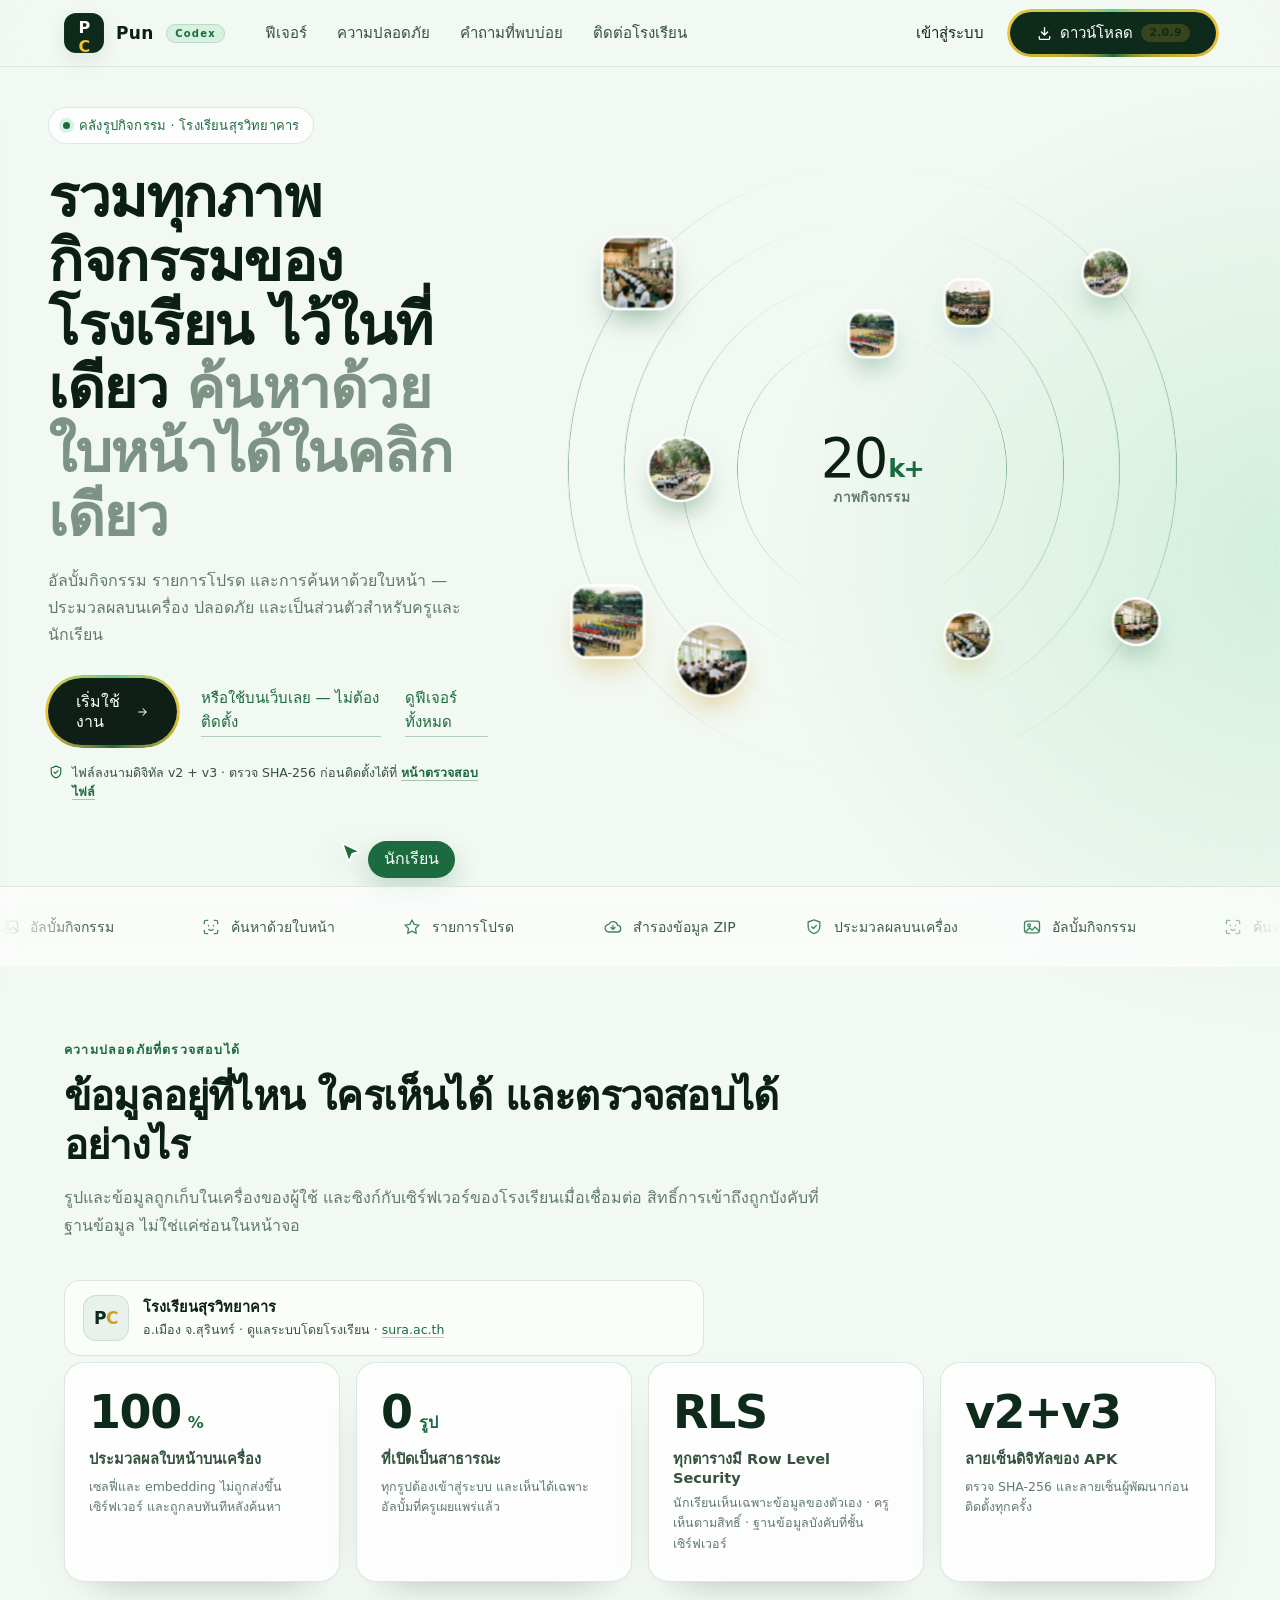
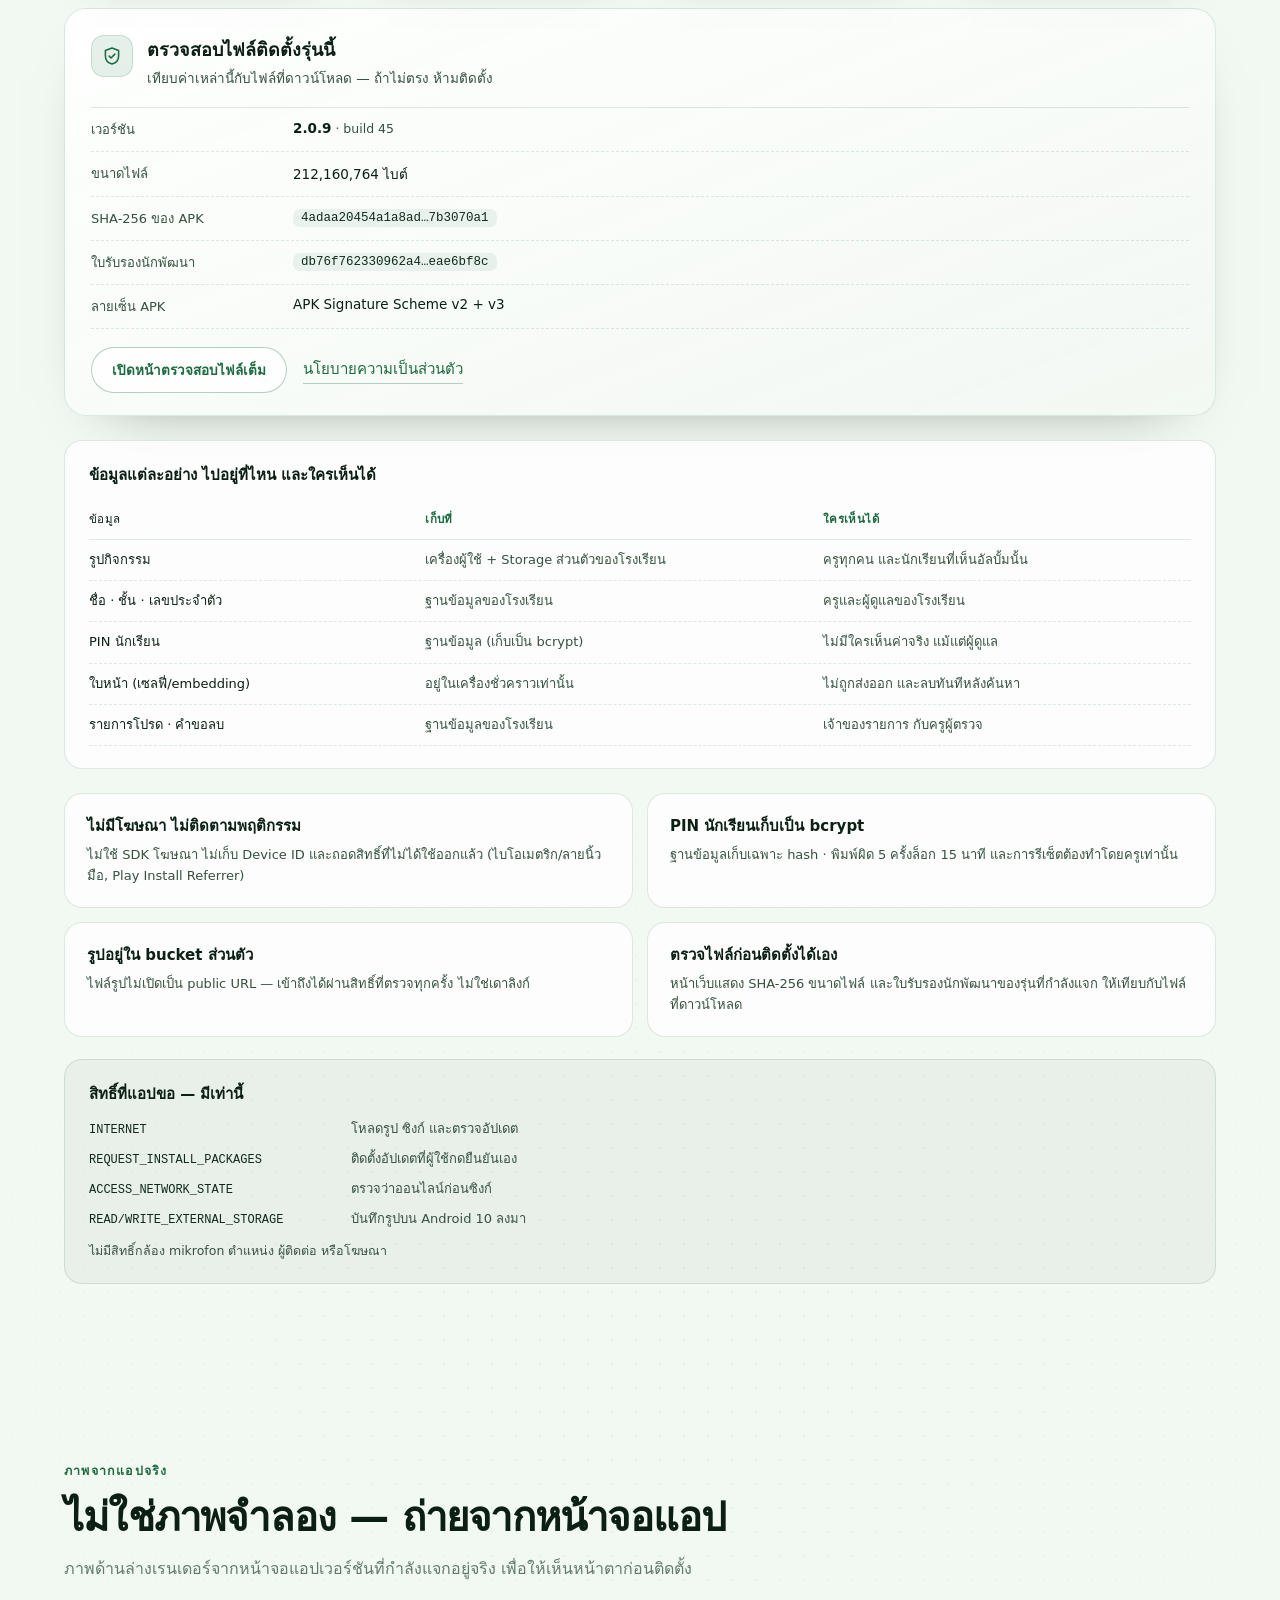
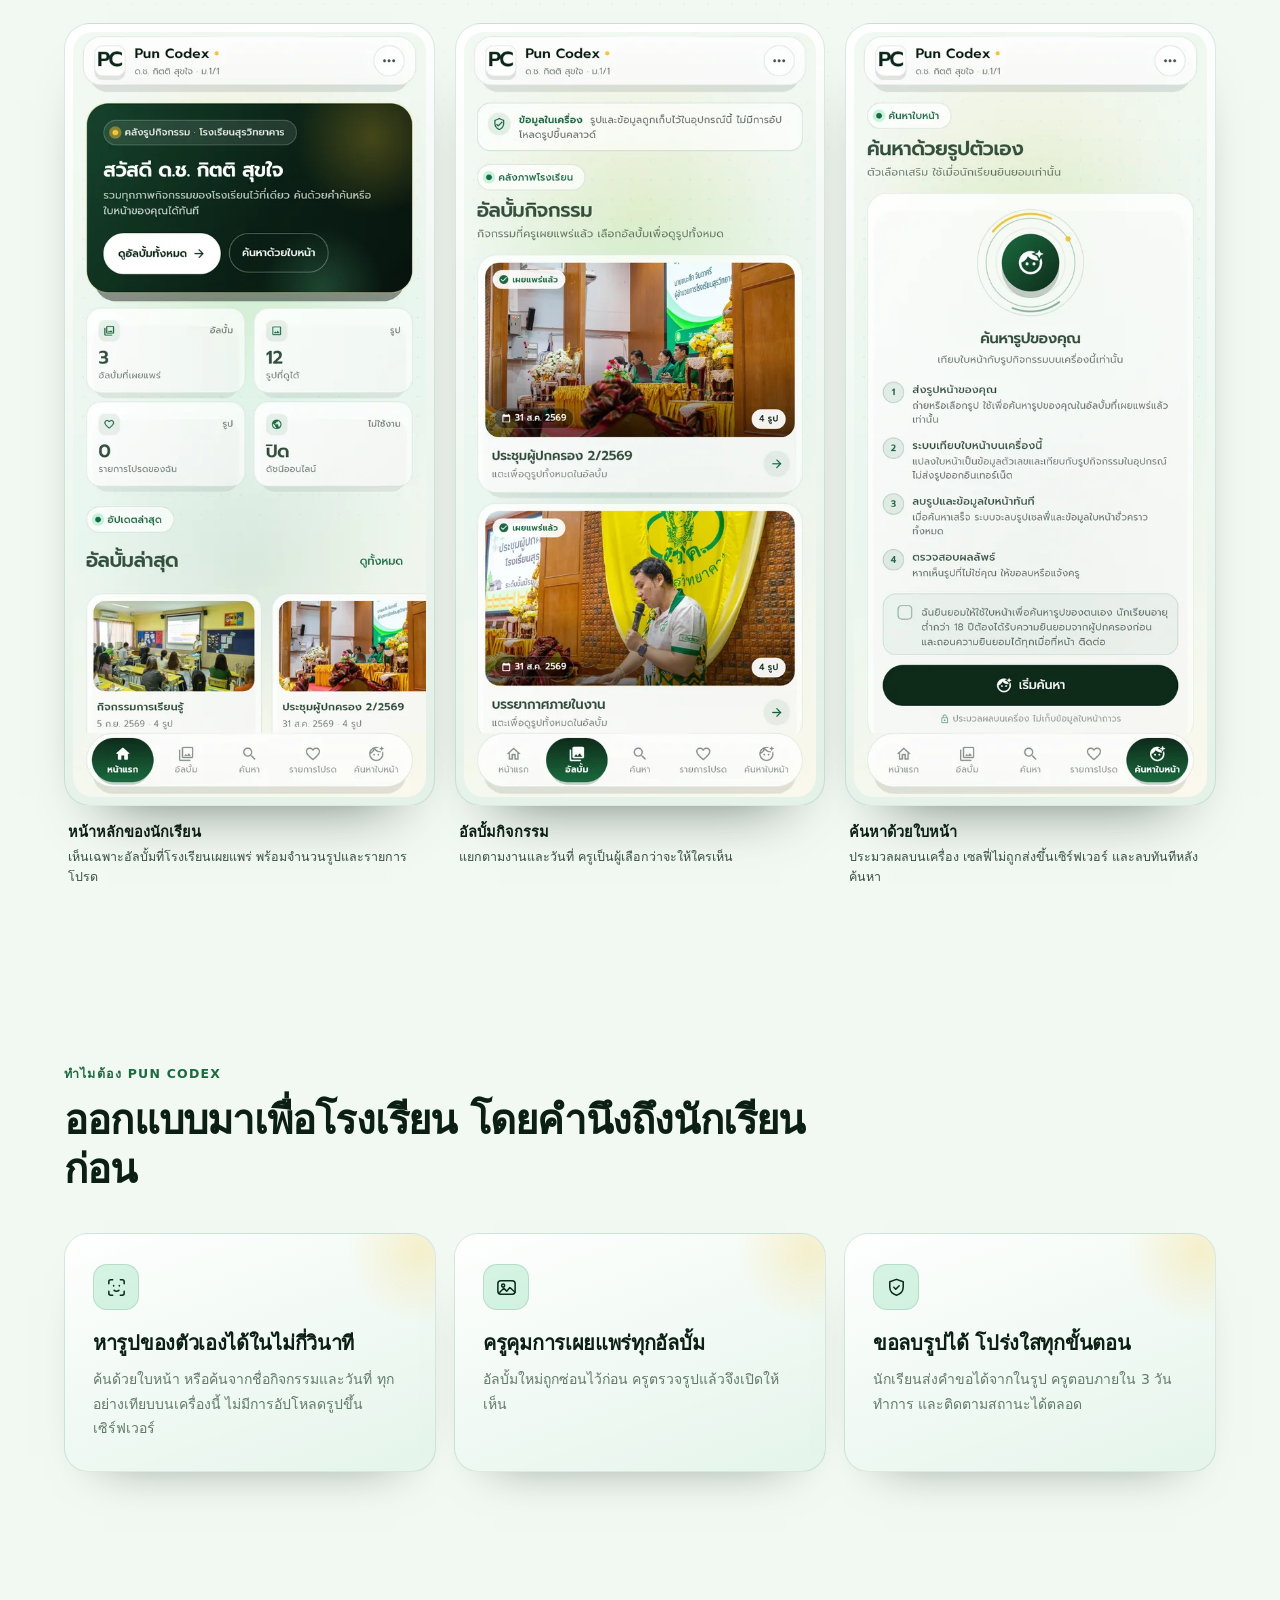
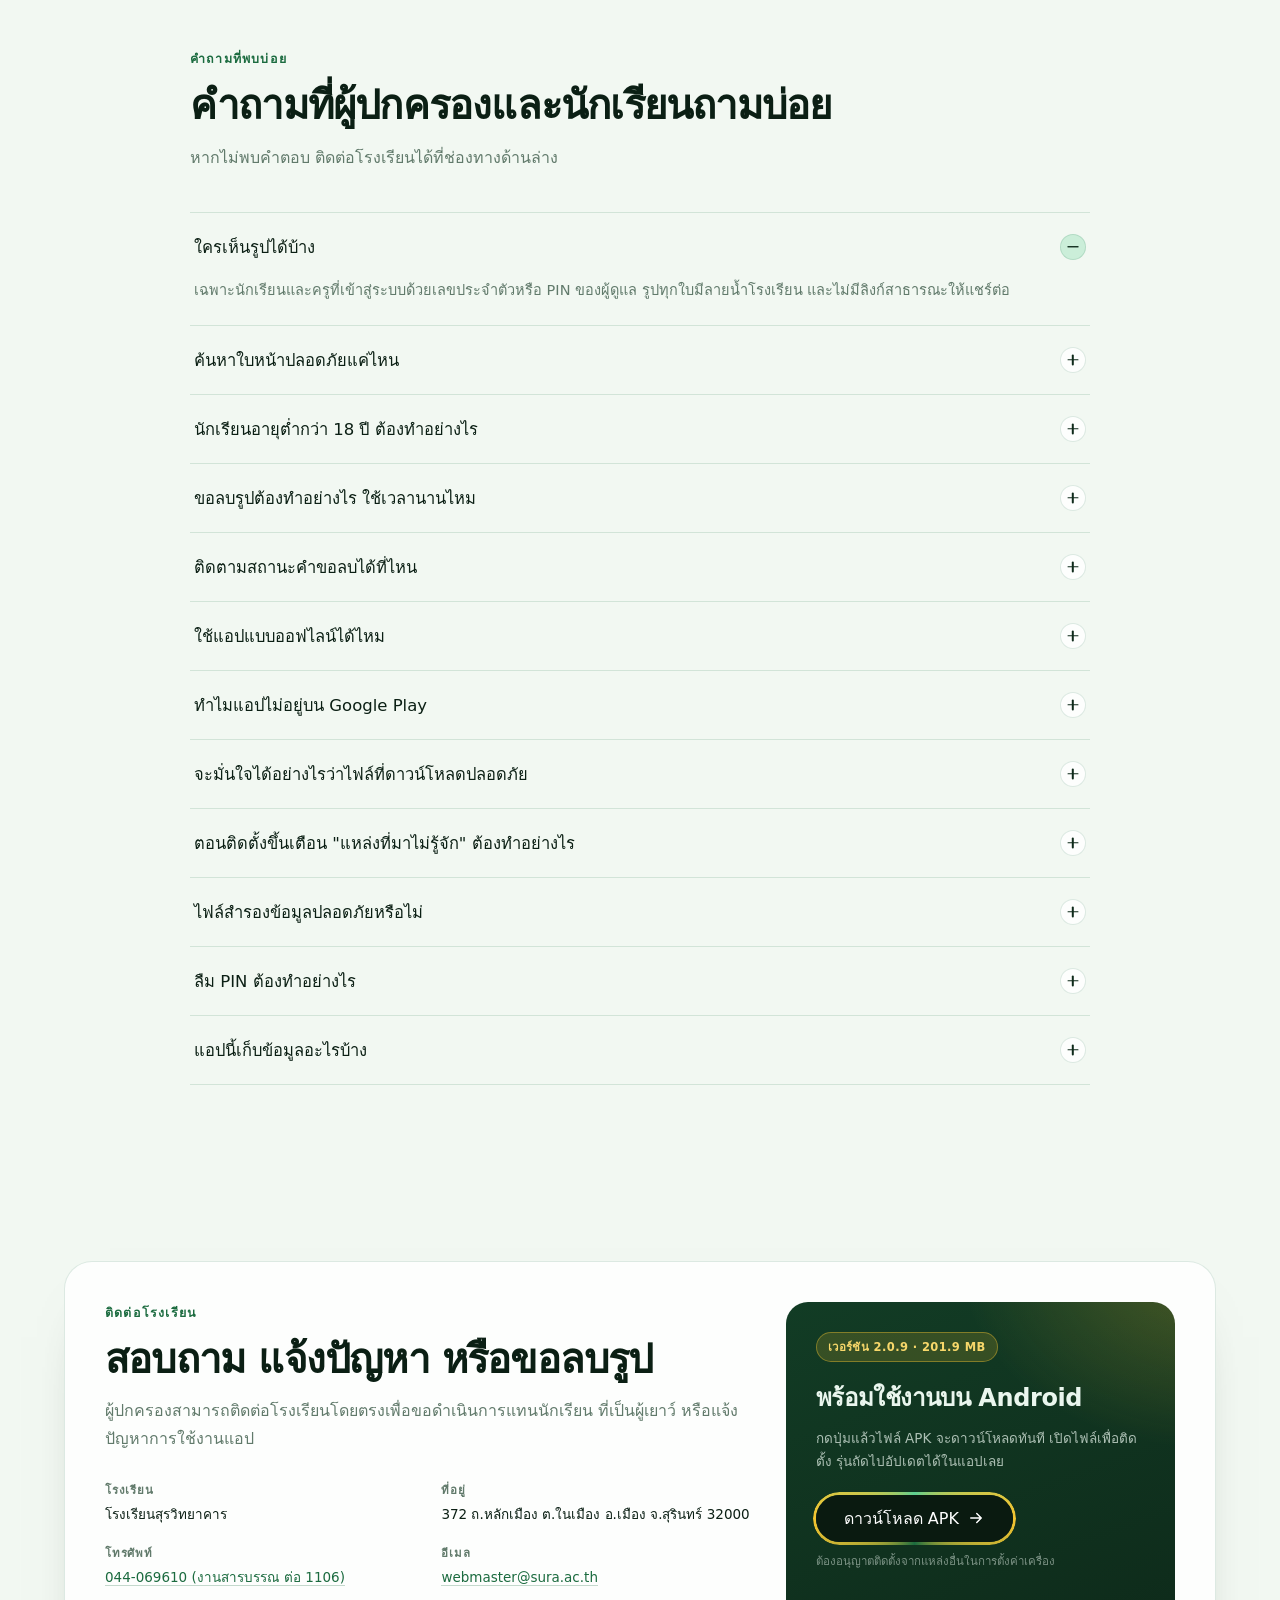
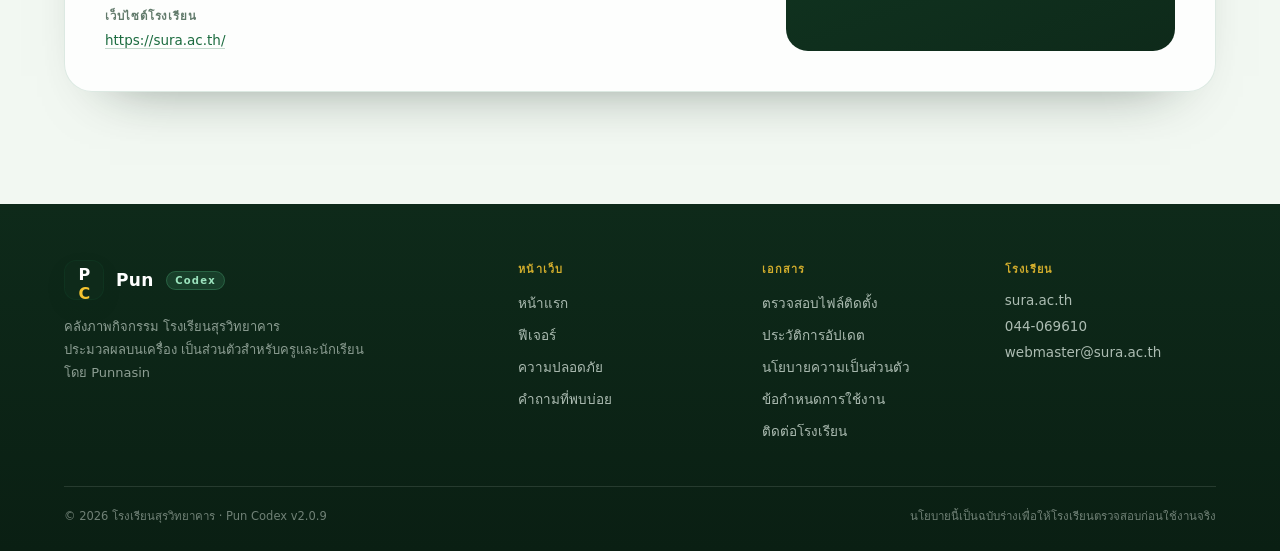
==== commit 03bd1b7f: "Publish the web app at /app Flutter Web build of Pun Codex 2.0.9 served under /app next to the landi" ====
--- a/index.html
+++ b/index.html
@@ -40,7 +40,7 @@
       content="default-src 'self'; img-src 'self' data:; style-src 'self' 'unsafe-inline' https://fonts.googleapis.com; font-src 'self' https://fonts.gstatic.com; script-src 'self'; connect-src 'self'; base-uri 'self'; form-action 'self'"
     />
     <title>Pun Codex — คลังรูปกิจกรรมโรงเรียนสุรวิทยาคาร</title>
-    <script type="module" crossorigin src="./assets/index-qY7uCO9O.js"></script>
+    <script type="module" crossorigin src="./assets/index-hGfHPF0p.js"></script>
     <link rel="stylesheet" crossorigin href="./assets/index-Bw4aGnR6.css">
   </head>
   <body>
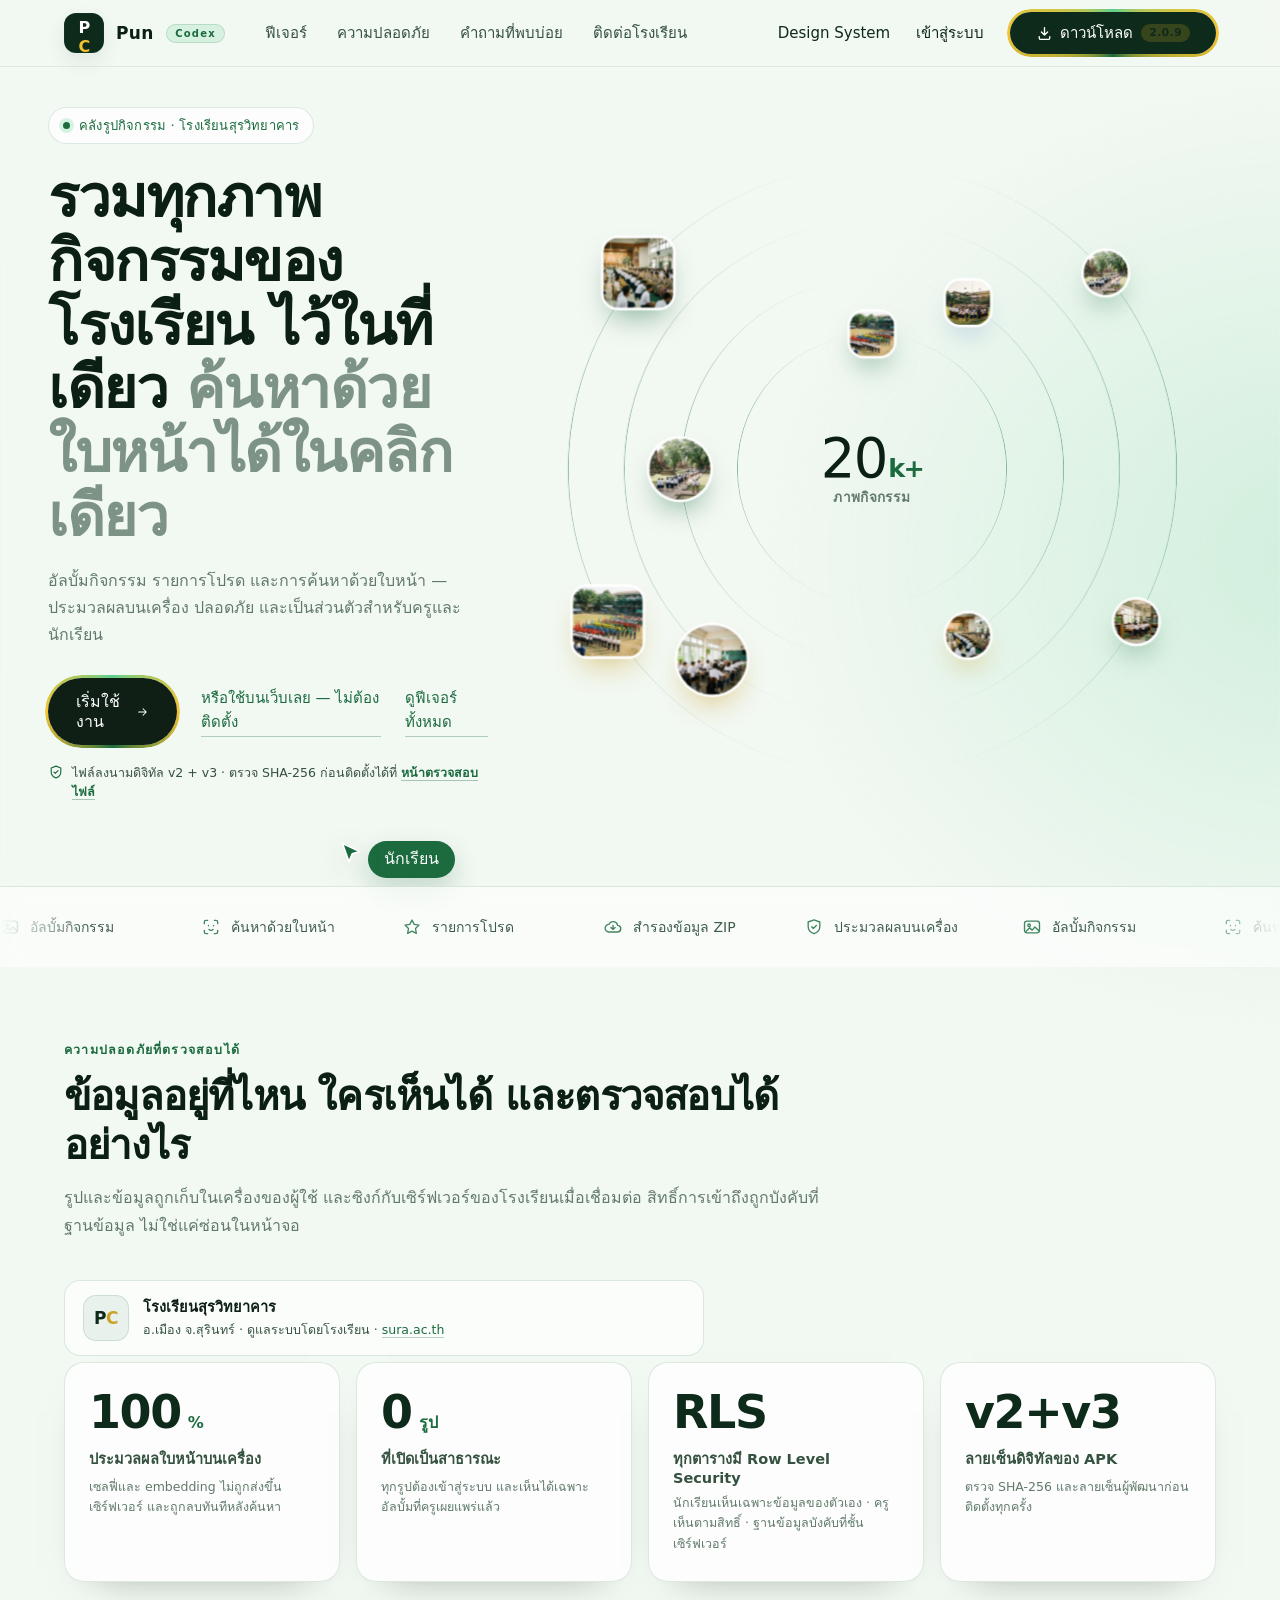
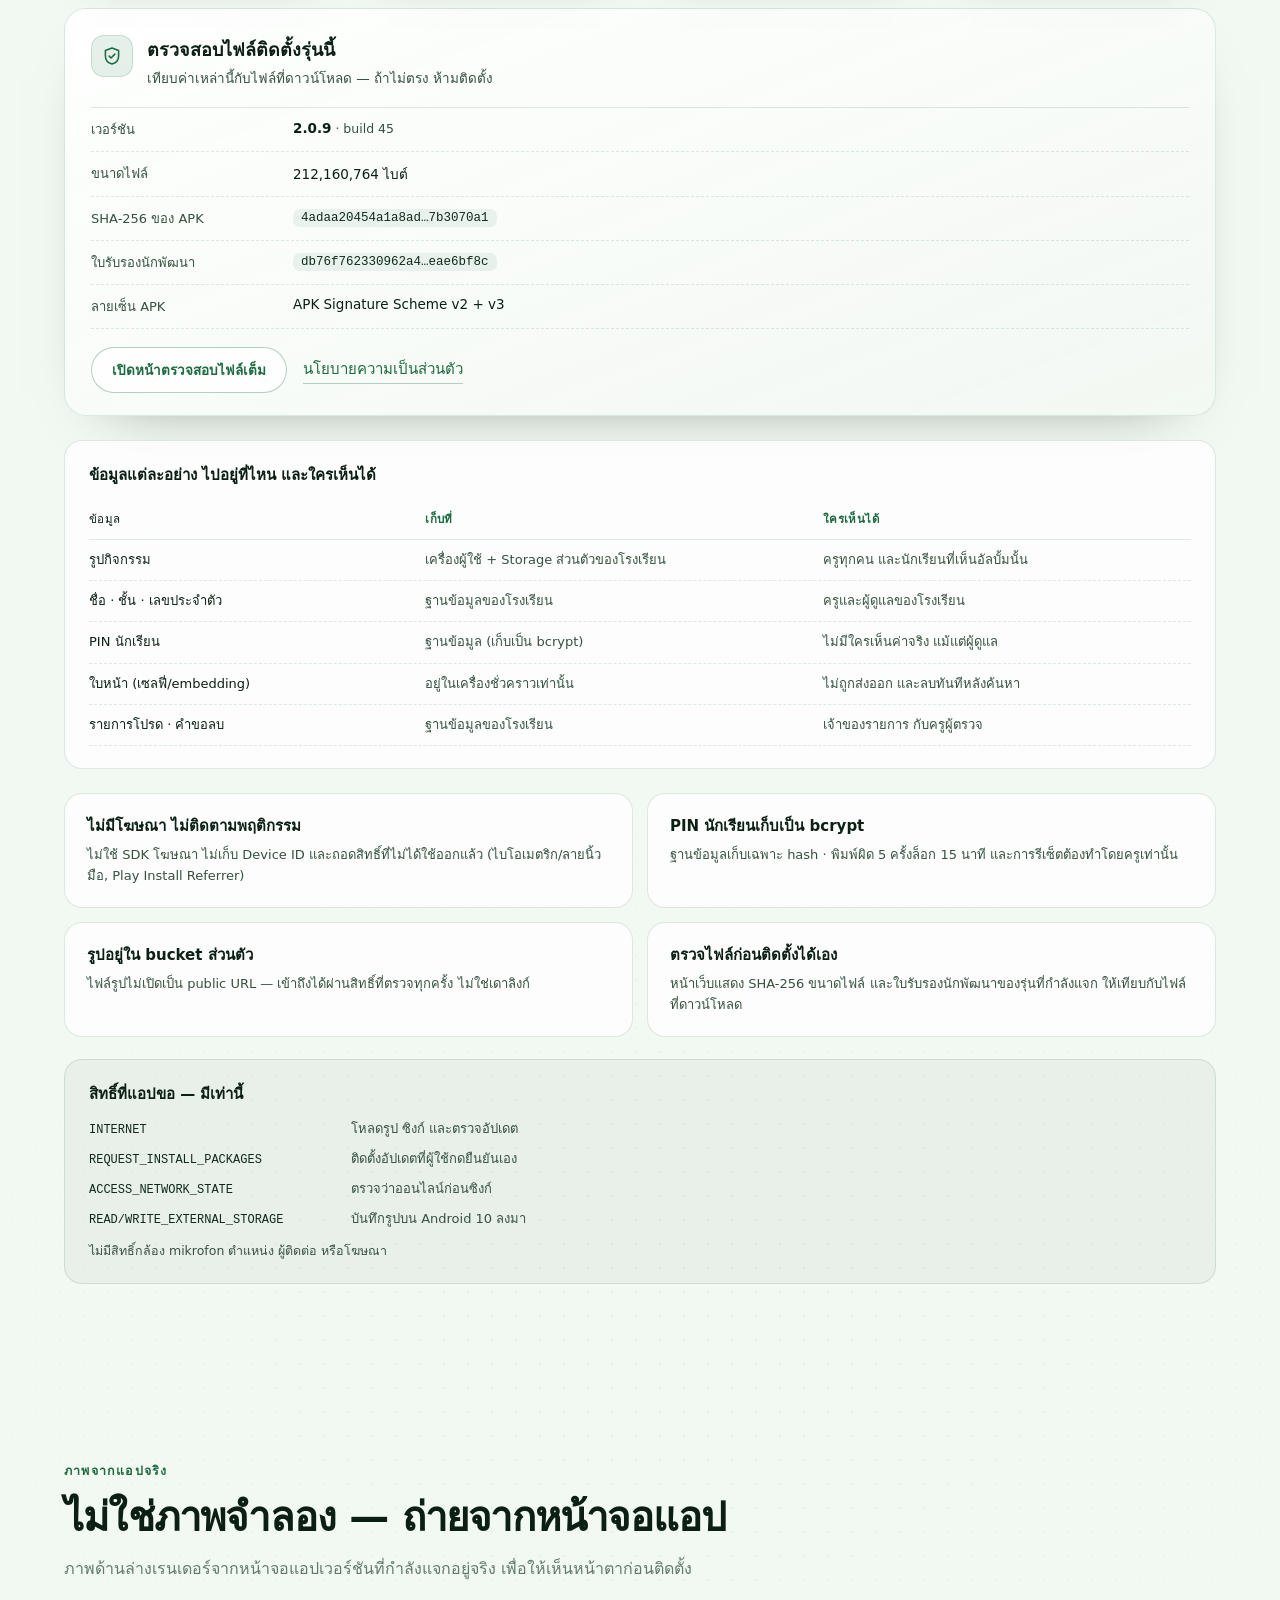
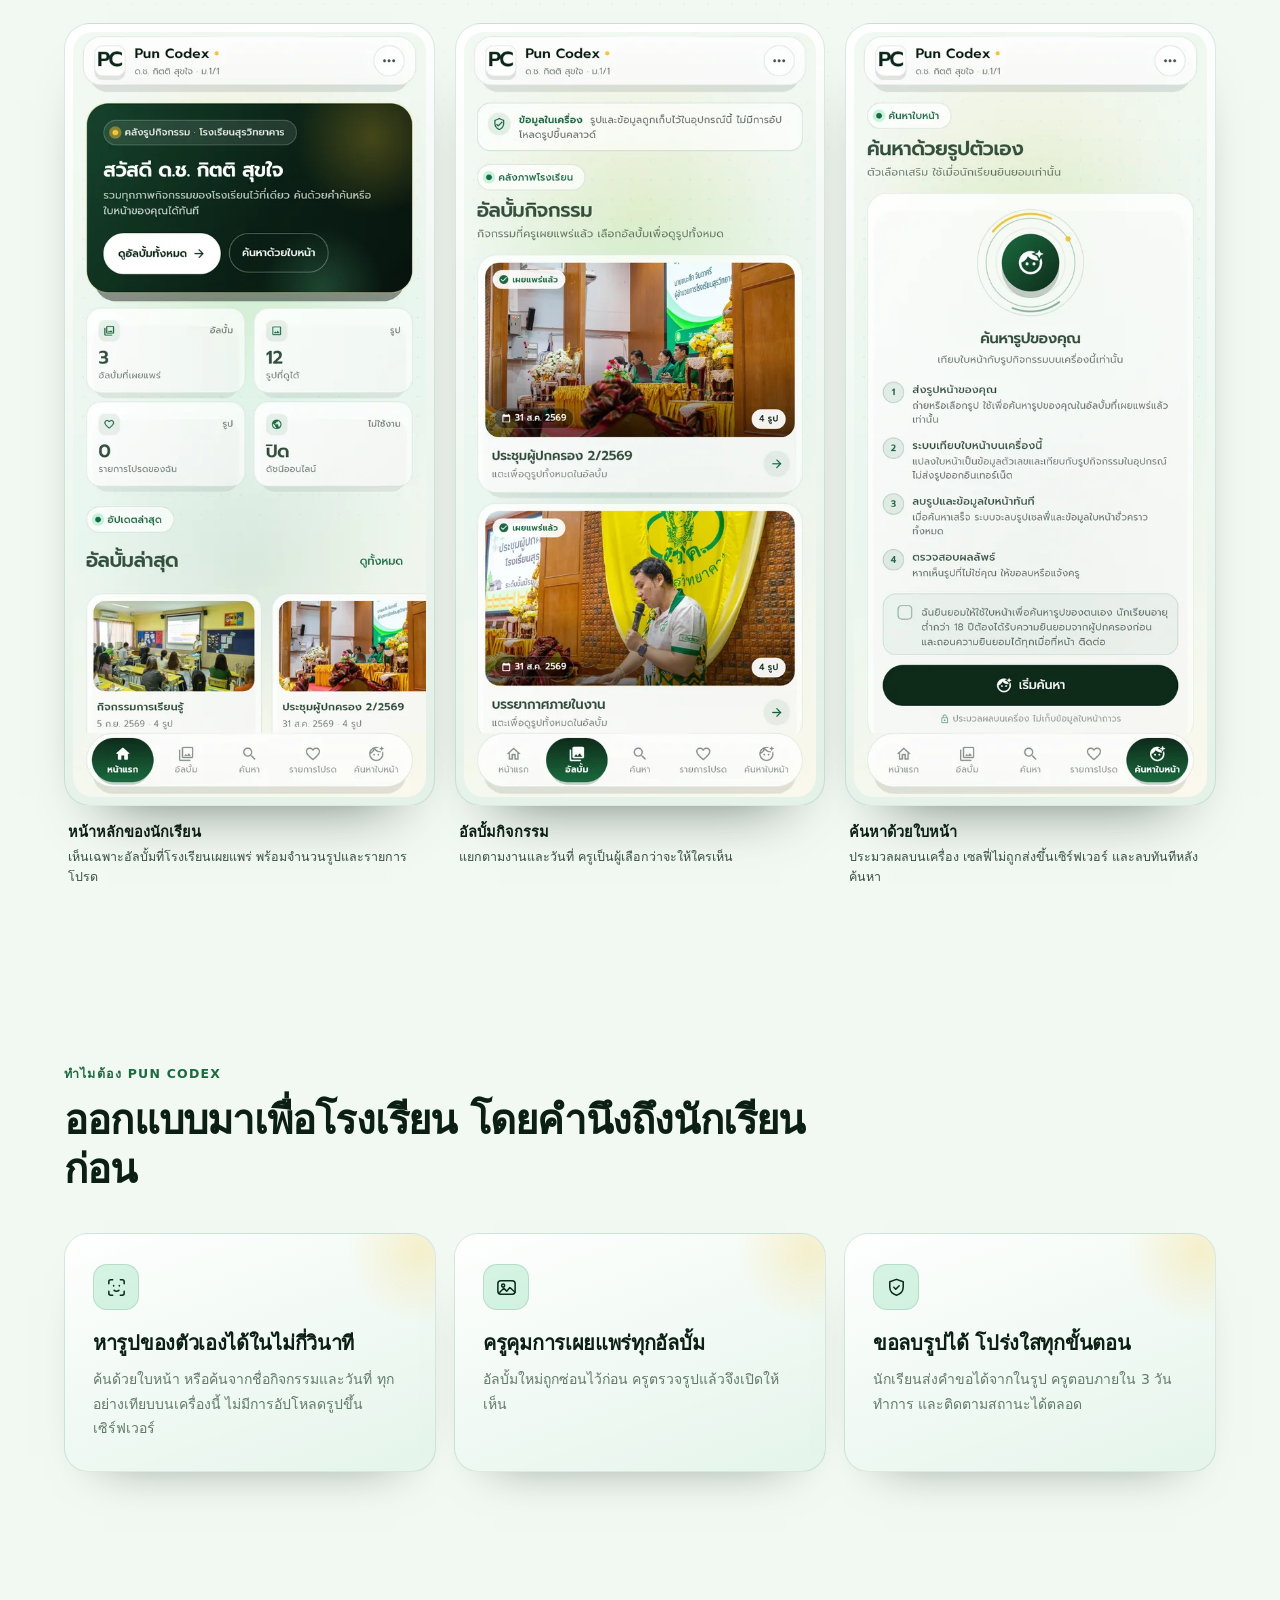
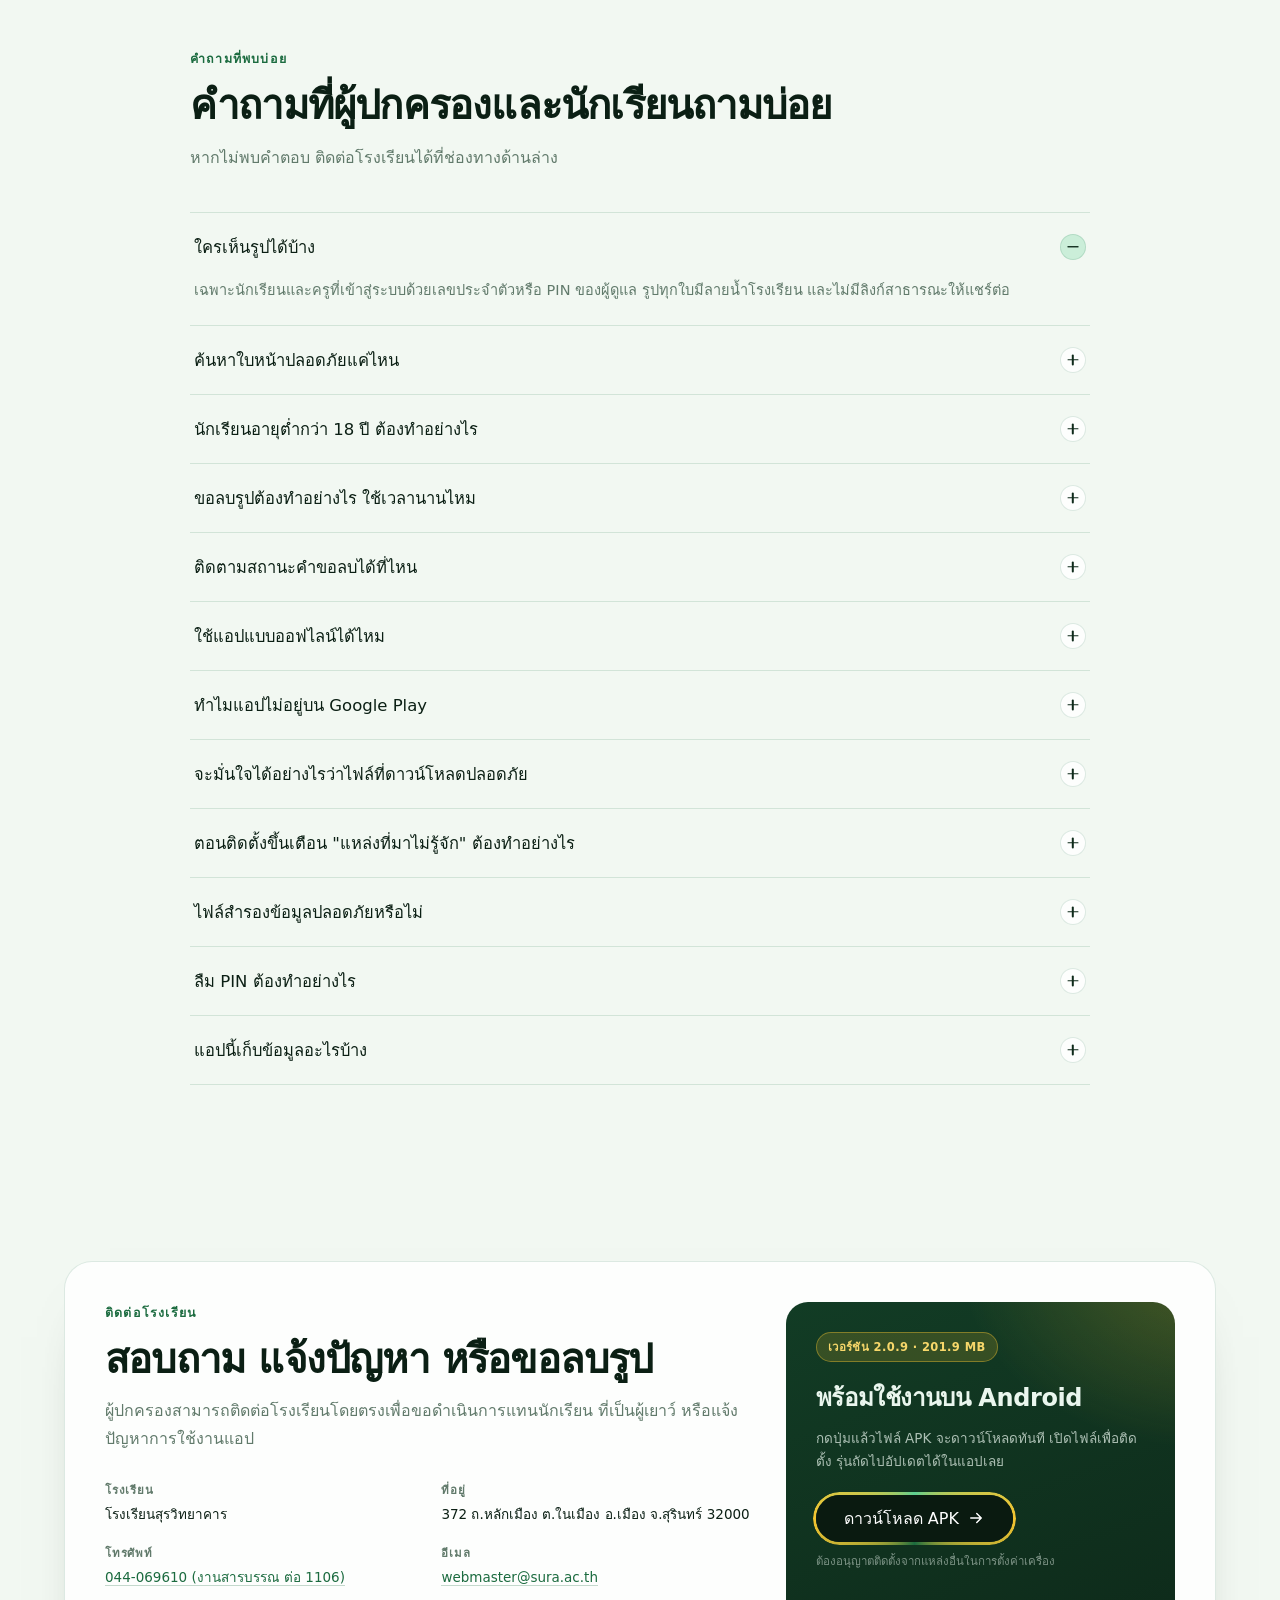
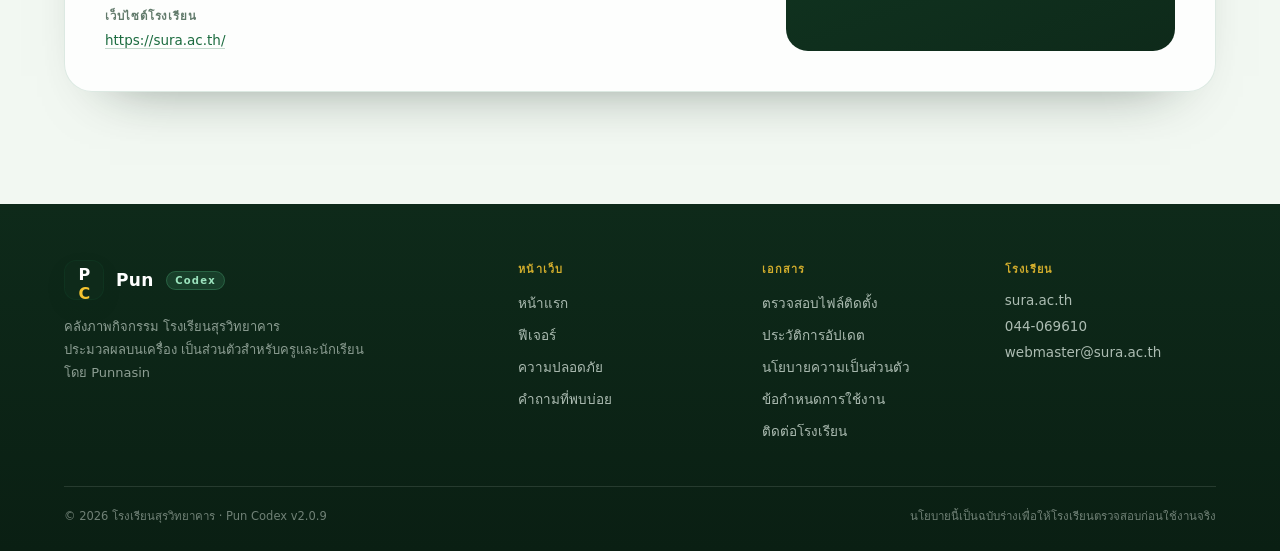
==== commit c92f553c: "Publish the Design System documentation page" ====
--- a/index.html
+++ b/index.html
@@ -40,7 +40,7 @@
       content="default-src 'self'; img-src 'self' data:; style-src 'self' 'unsafe-inline' https://fonts.googleapis.com; font-src 'self' https://fonts.gstatic.com; script-src 'self'; connect-src 'self'; base-uri 'self'; form-action 'self'"
     />
     <title>Pun Codex — คลังรูปกิจกรรมโรงเรียนสุรวิทยาคาร</title>
-    <script type="module" crossorigin src="./assets/index-hGfHPF0p.js"></script>
+    <script type="module" crossorigin src="./assets/index-BhGqwJp0.js"></script>
     <link rel="stylesheet" crossorigin href="./assets/index-Bw4aGnR6.css">
   </head>
   <body>
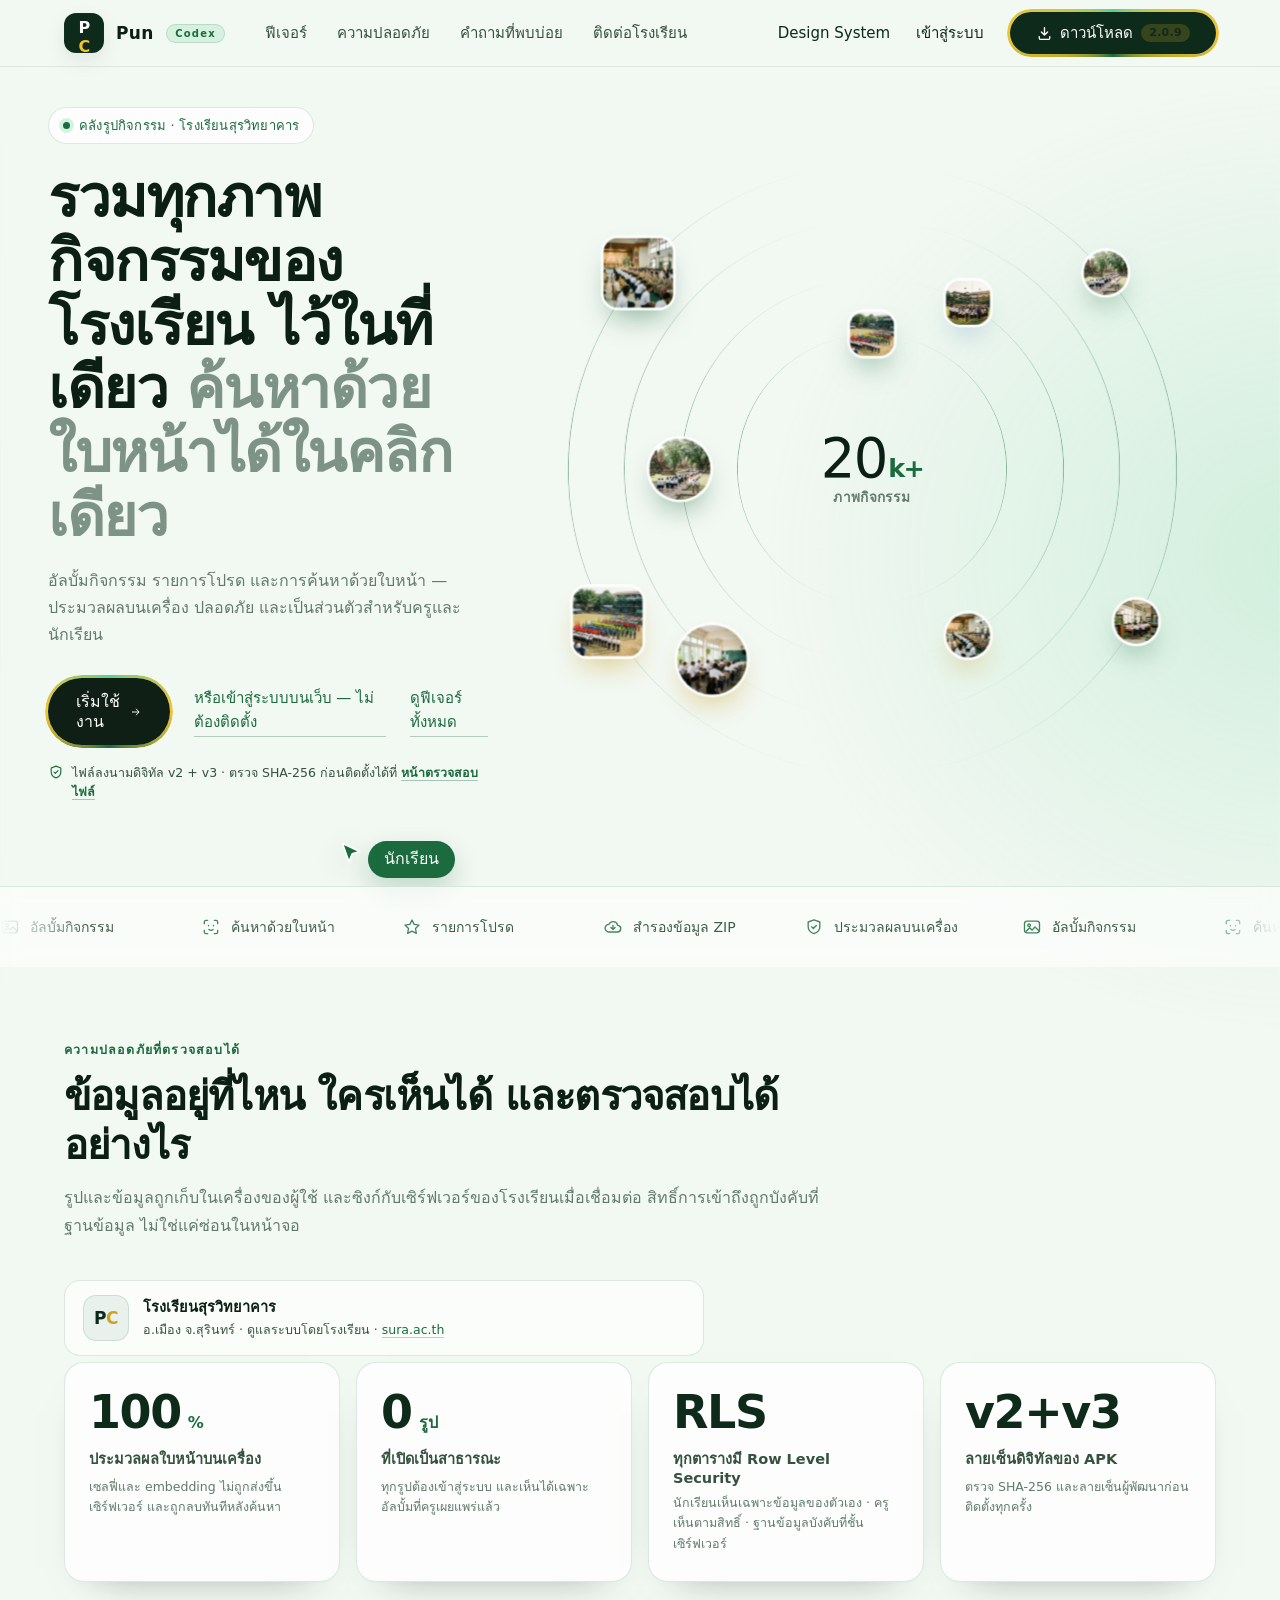
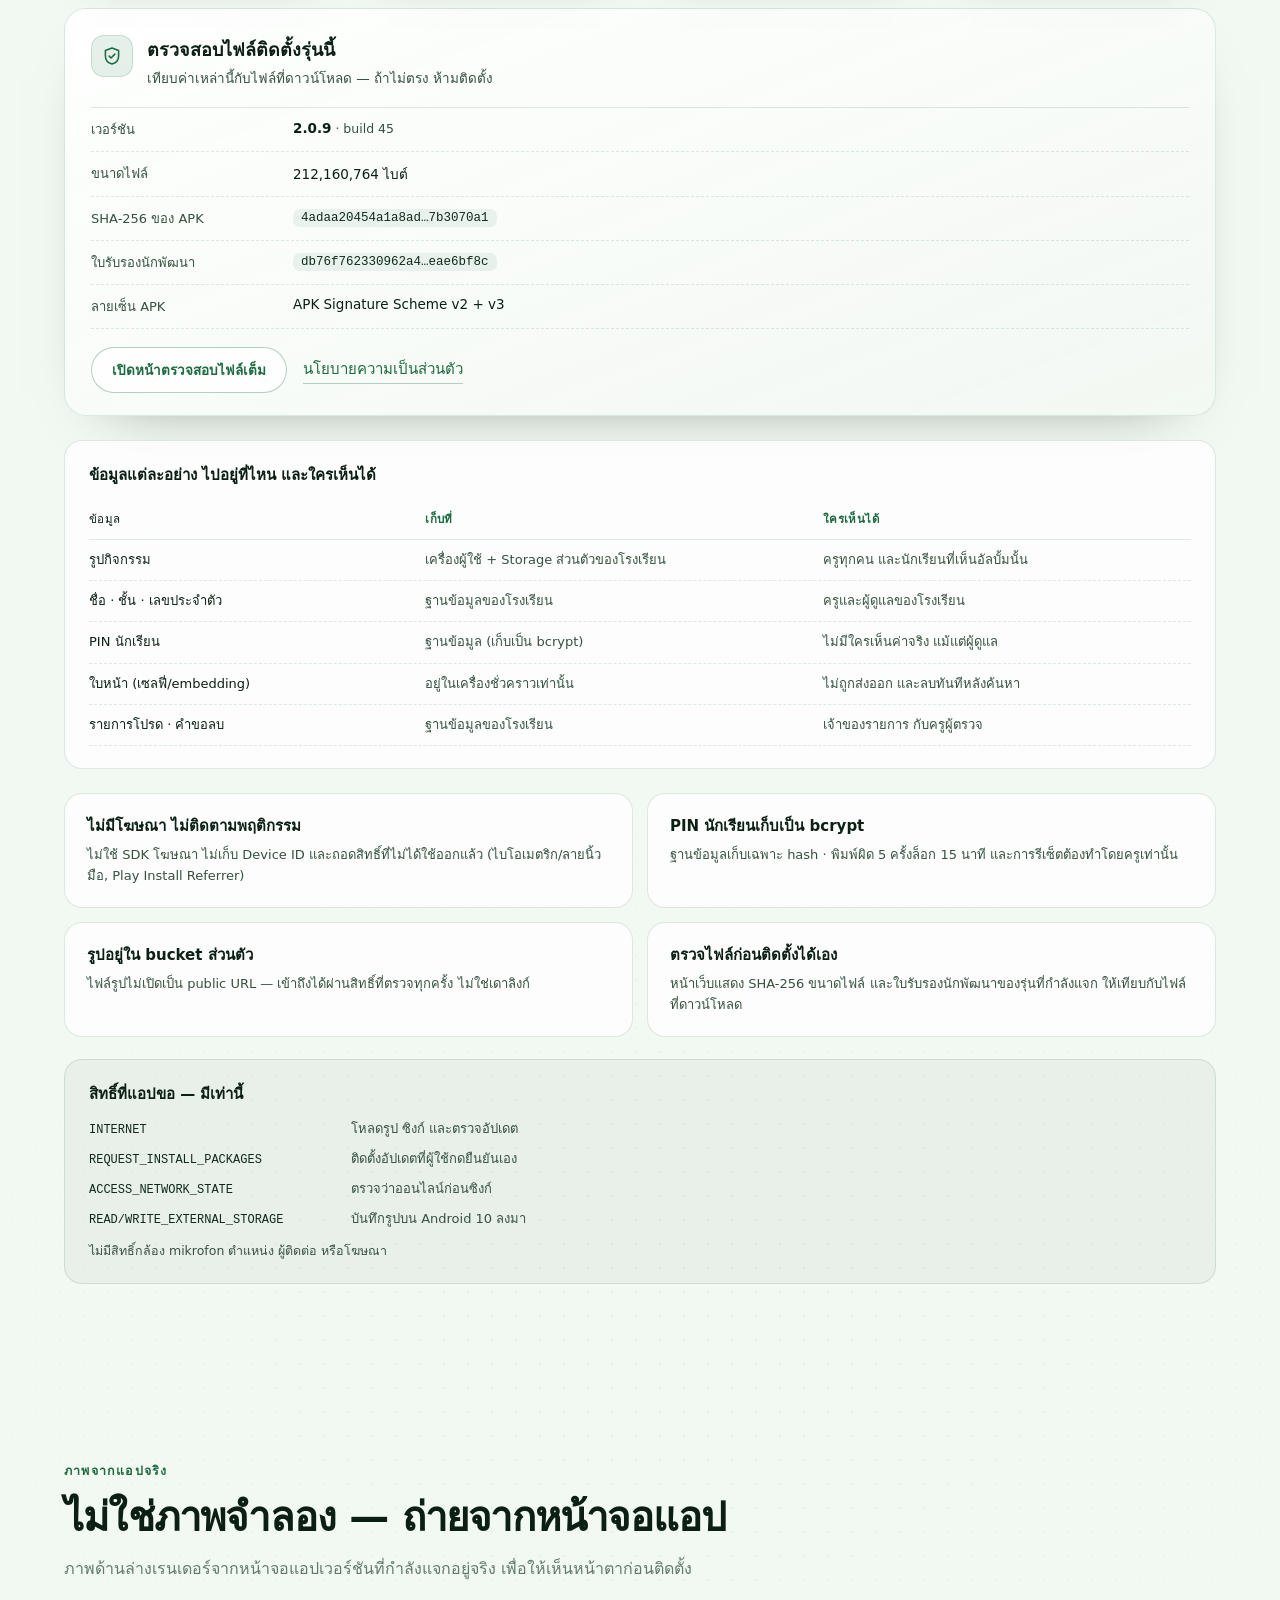
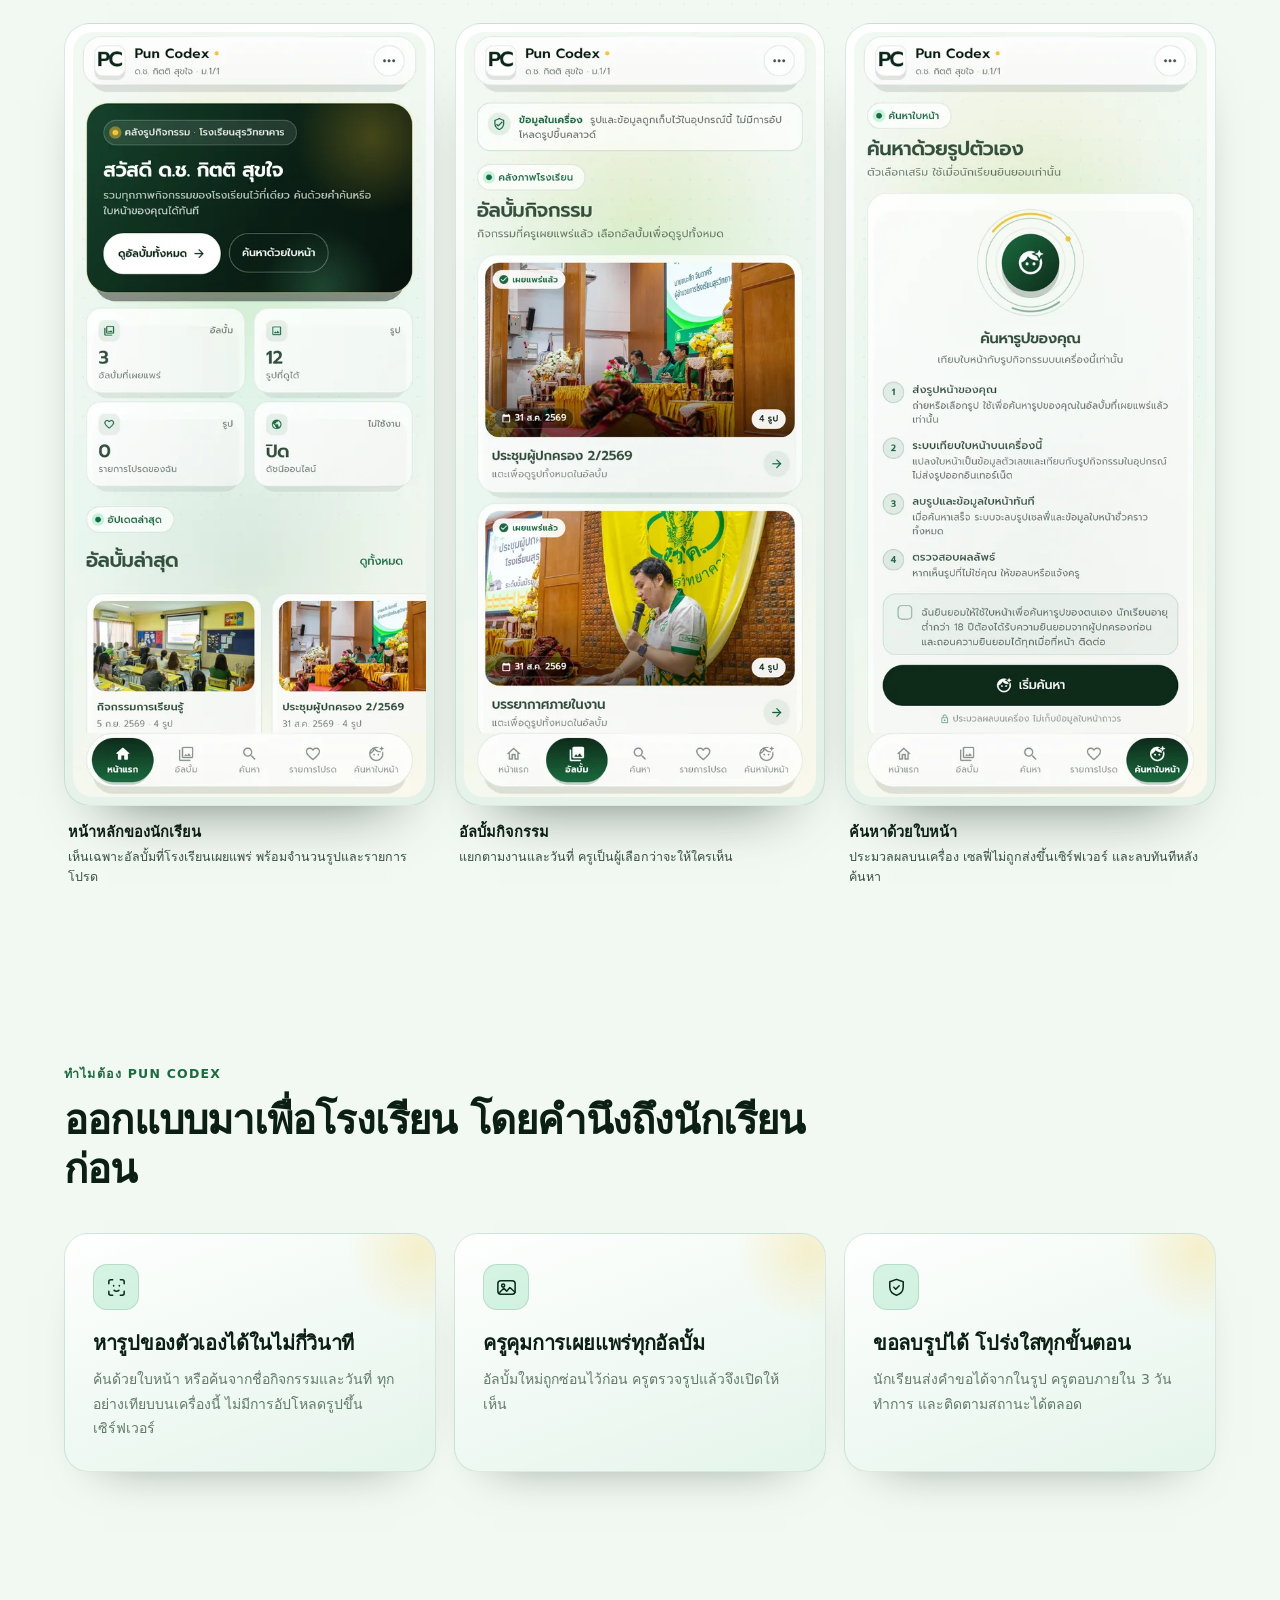
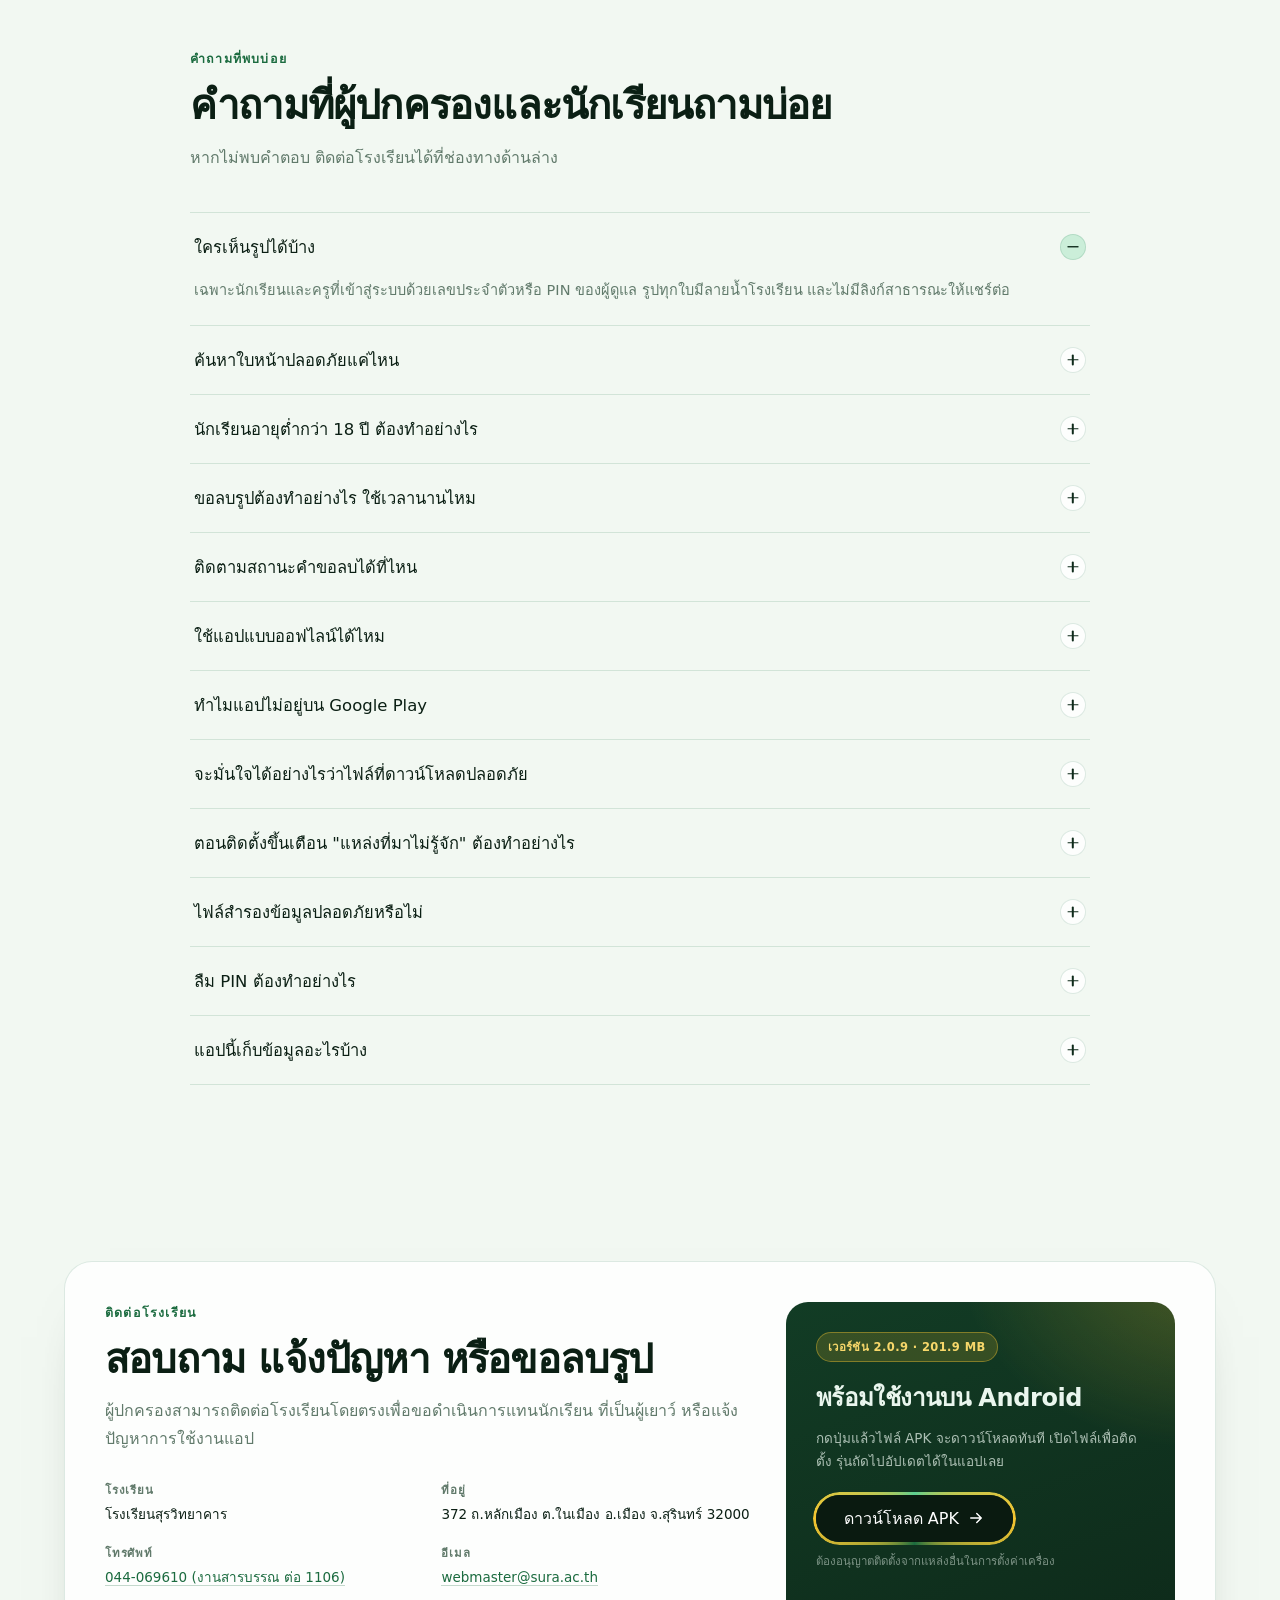
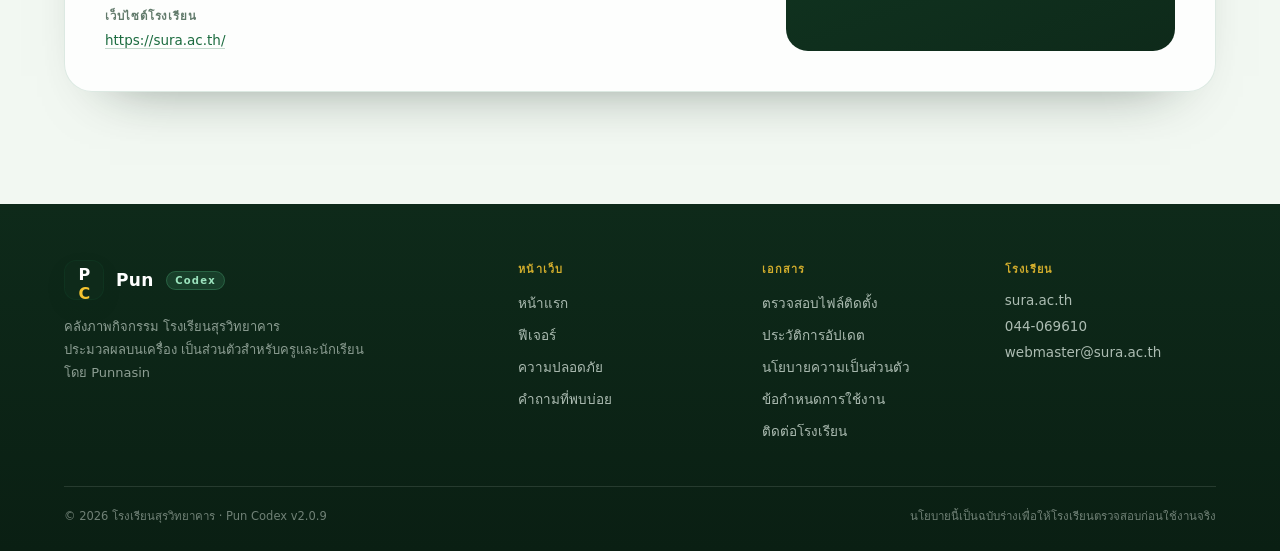
==== commit 3d2fa86f: "Publish the website login and gallery pages" ====
--- a/index.html
+++ b/index.html
@@ -40,7 +40,7 @@
       content="default-src 'self'; img-src 'self' data:; style-src 'self' 'unsafe-inline' https://fonts.googleapis.com; font-src 'self' https://fonts.gstatic.com; script-src 'self'; connect-src 'self'; base-uri 'self'; form-action 'self'"
     />
     <title>Pun Codex — คลังรูปกิจกรรมโรงเรียนสุรวิทยาคาร</title>
-    <script type="module" crossorigin src="./assets/index-BhGqwJp0.js"></script>
+    <script type="module" crossorigin src="./assets/index-BIptDRD0.js"></script>
     <link rel="stylesheet" crossorigin href="./assets/index-Bw4aGnR6.css">
   </head>
   <body>
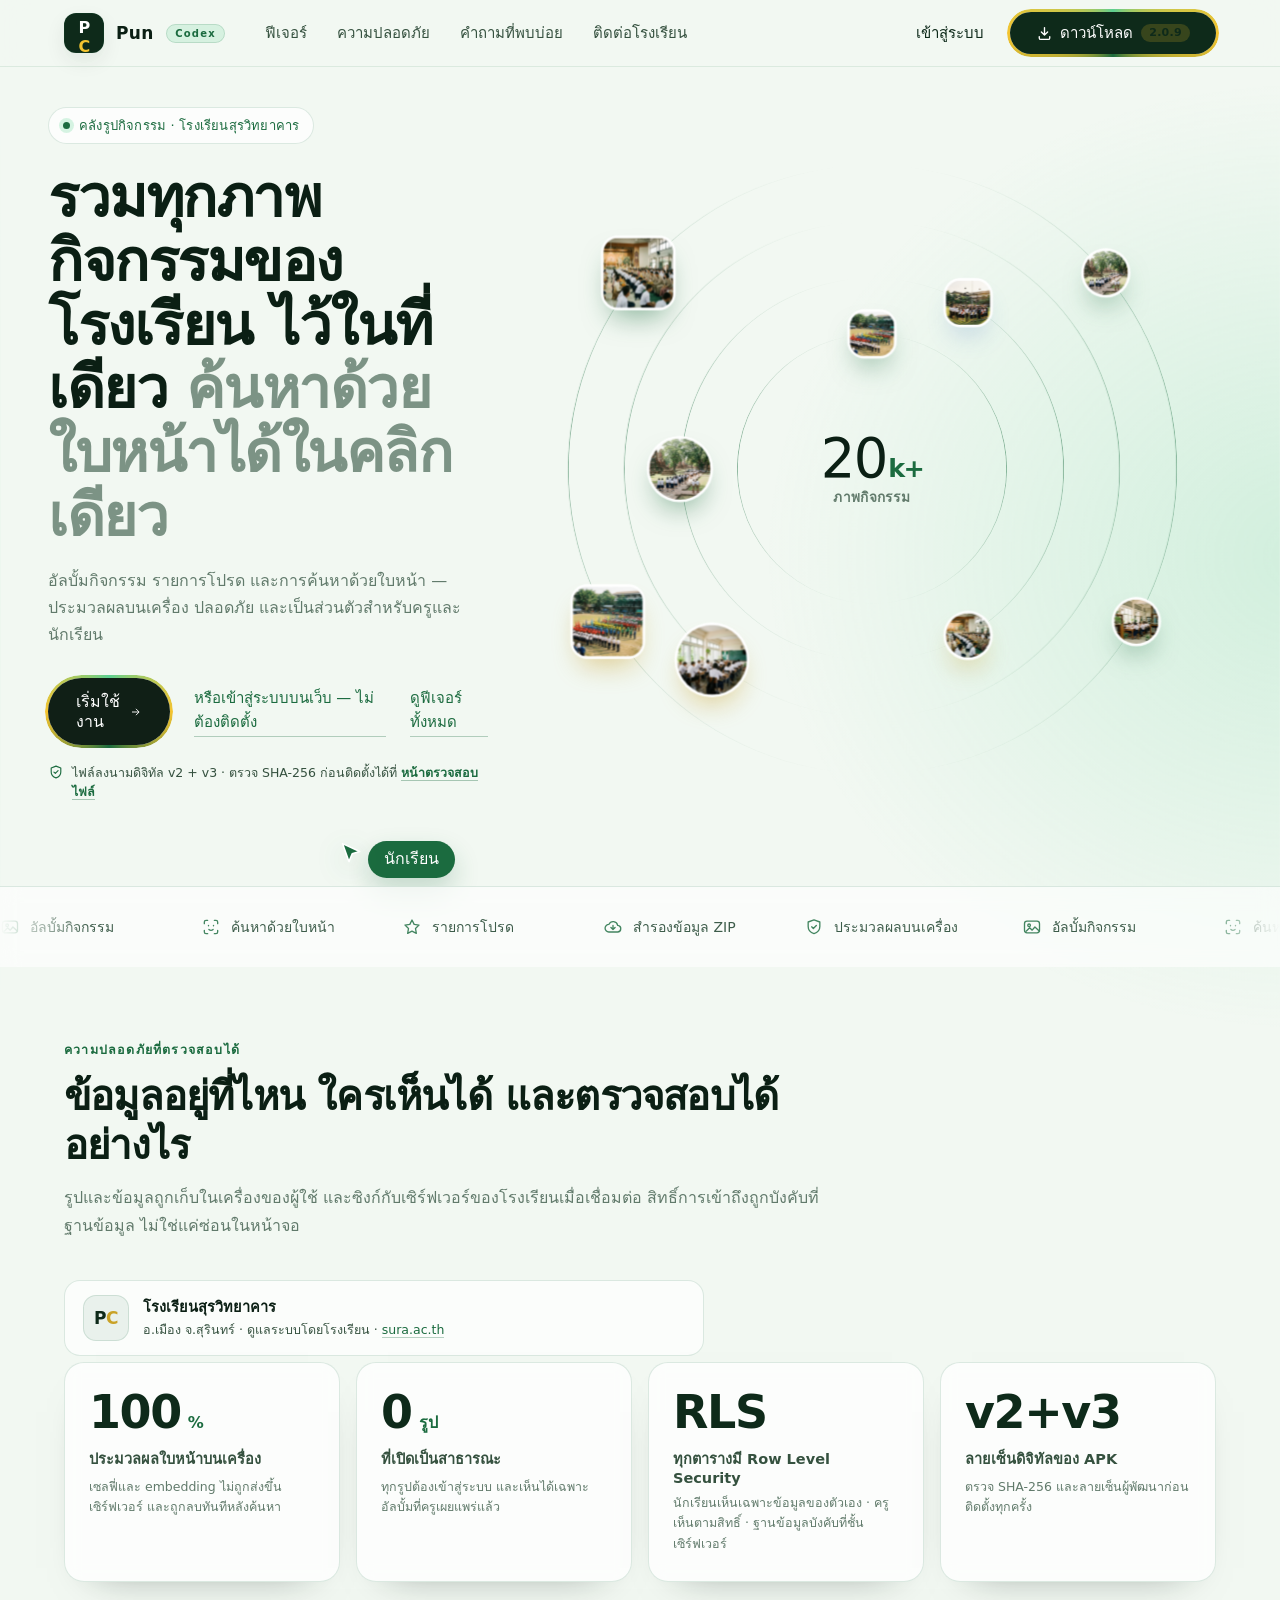
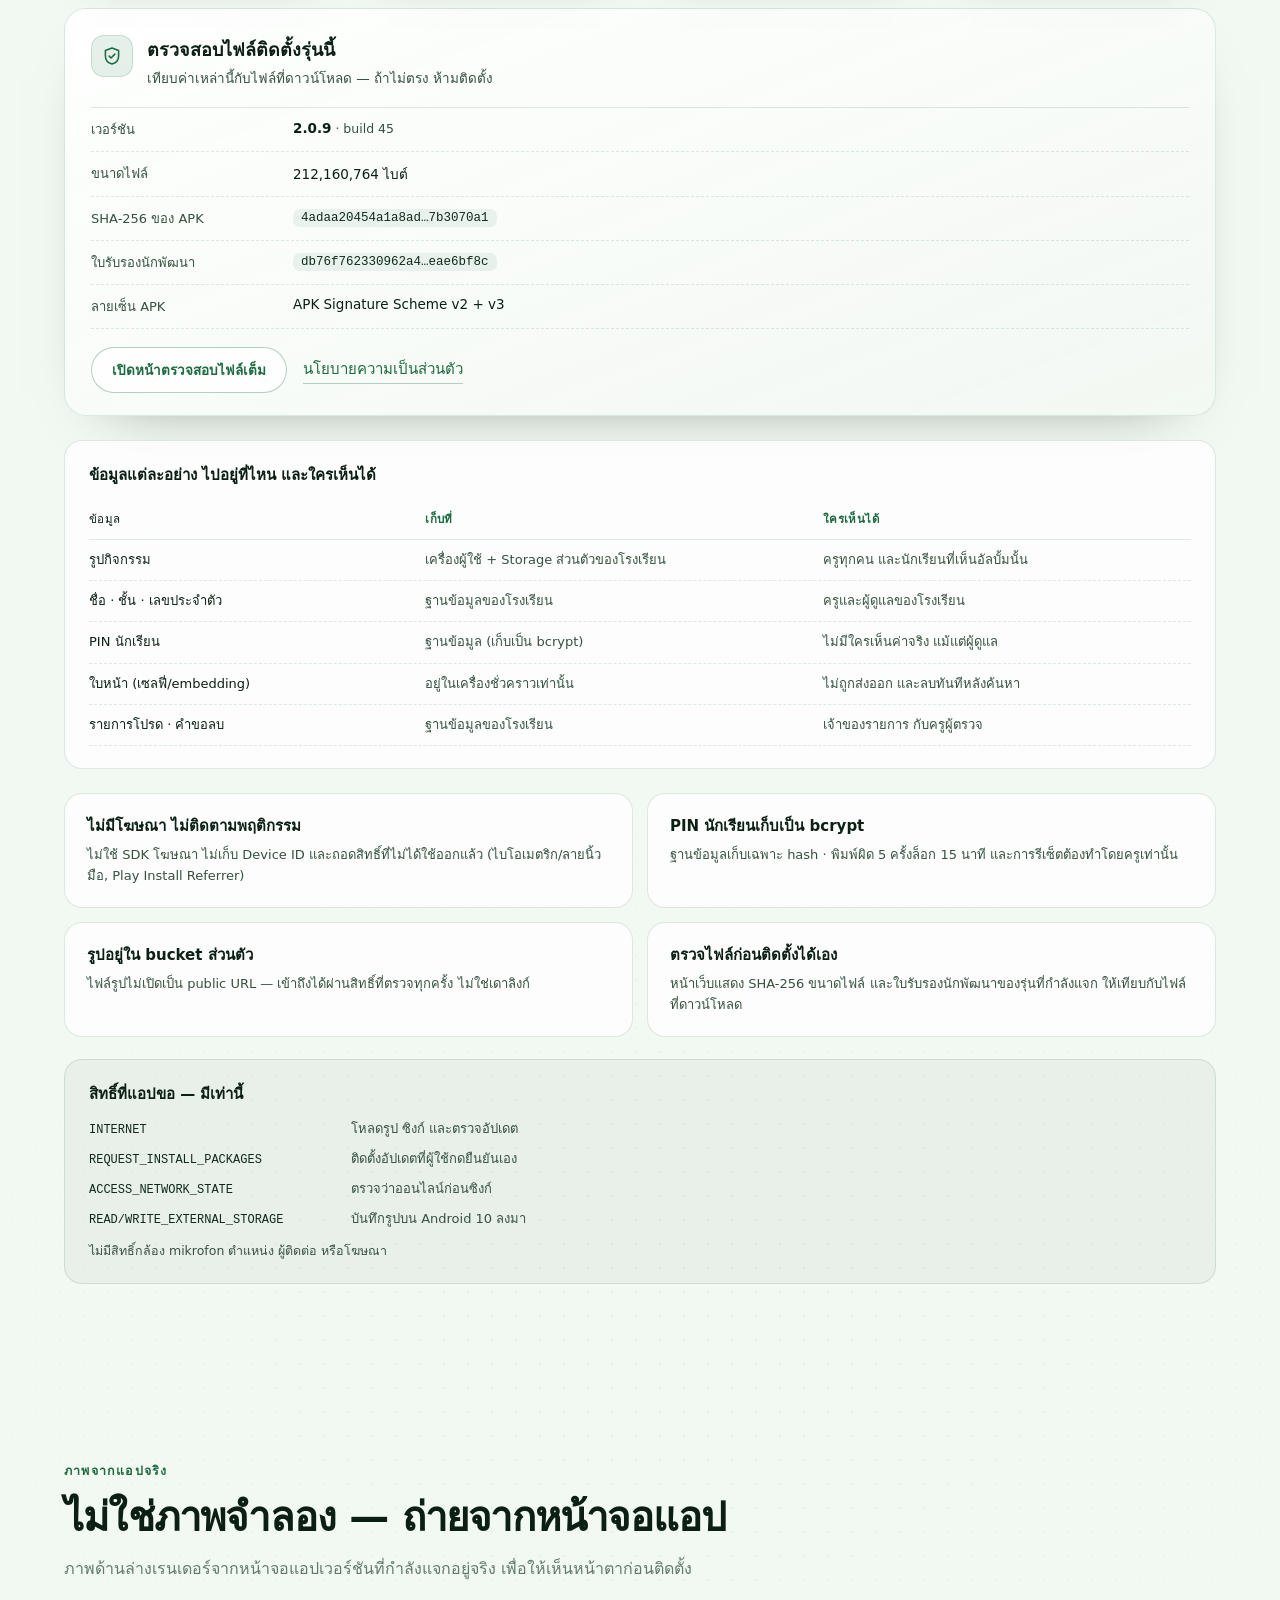
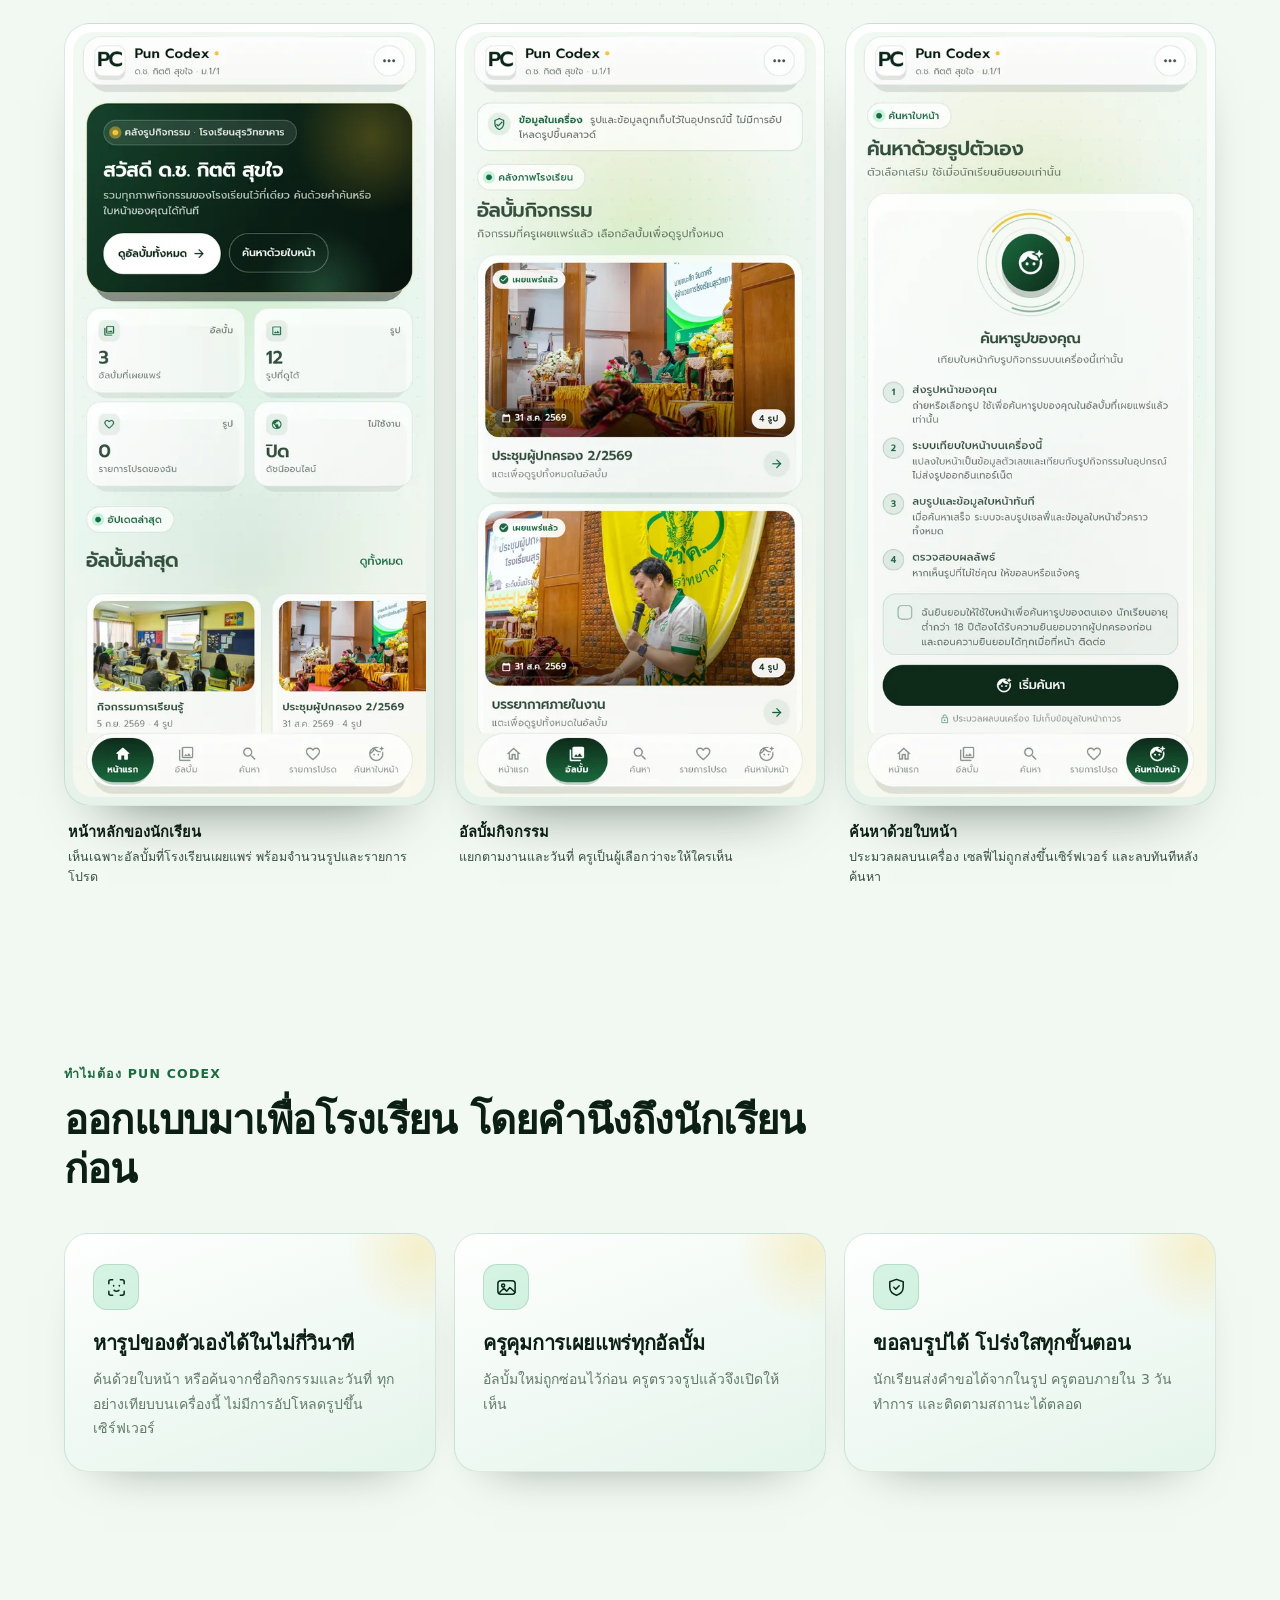
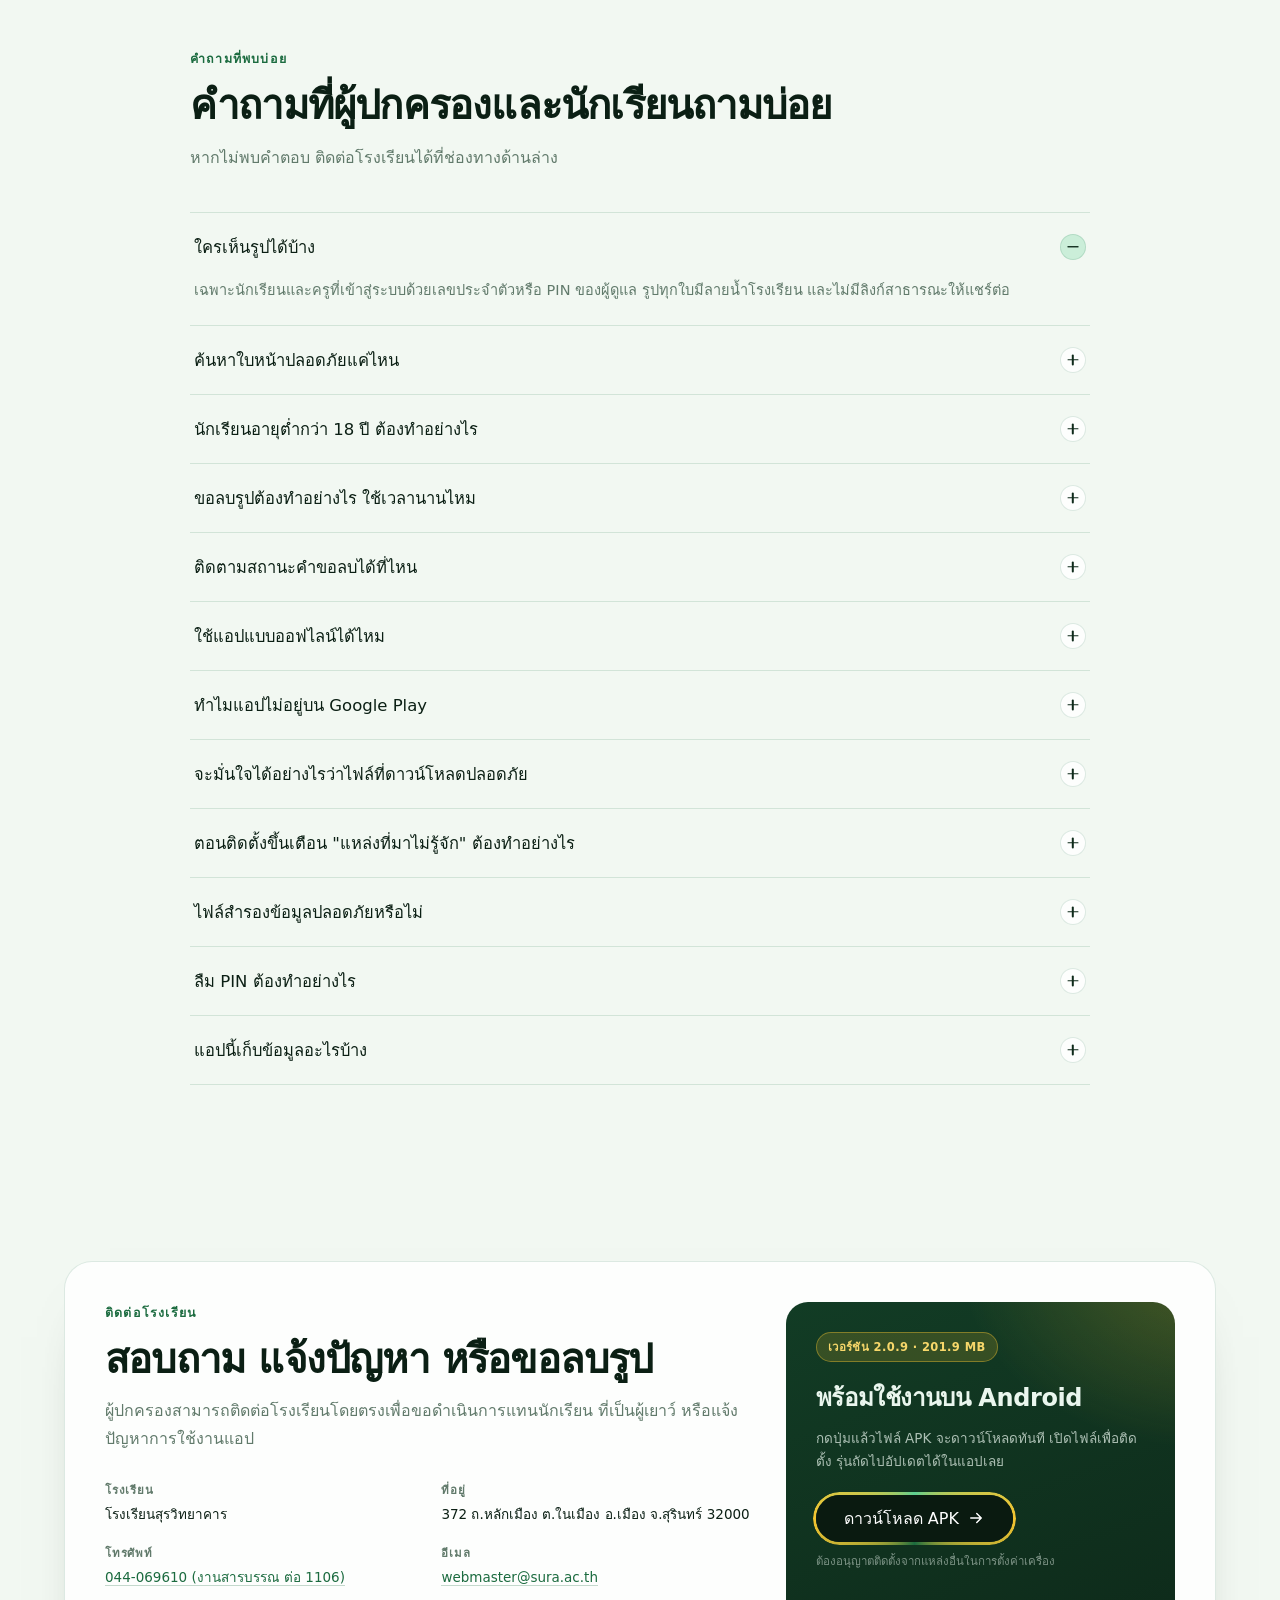
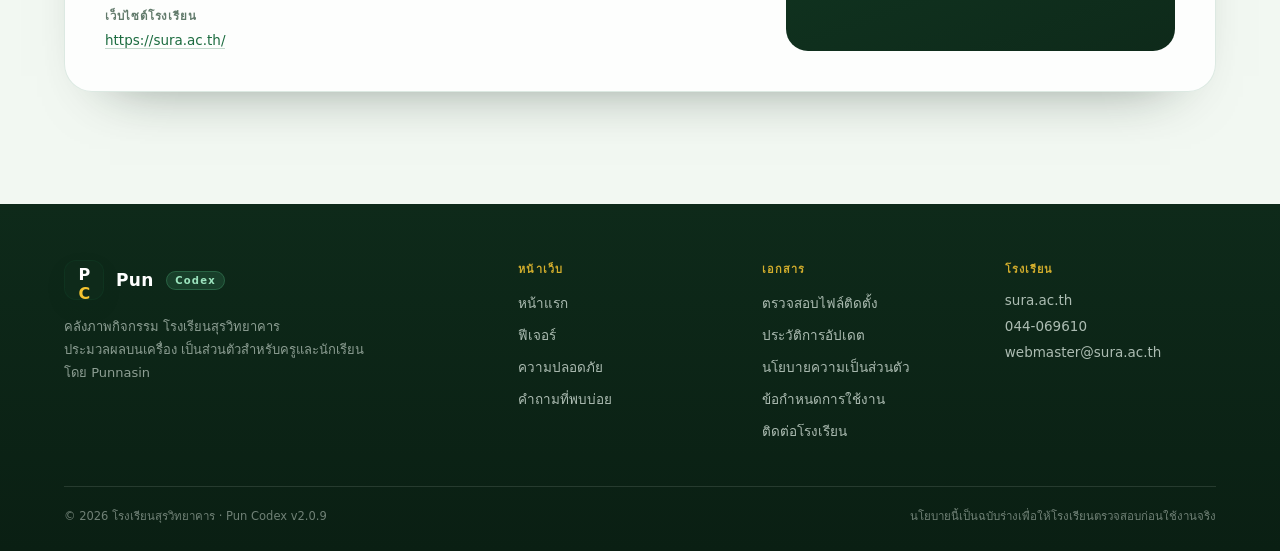
==== commit 35cf3496: "Site: unpublish the design-system pages, apply the system to the app (v1.7.0)" ====
--- a/index.html
+++ b/index.html
@@ -40,7 +40,7 @@
       content="default-src 'self'; img-src 'self' data:; style-src 'self' 'unsafe-inline' https://fonts.googleapis.com; font-src 'self' https://fonts.gstatic.com; script-src 'self'; connect-src 'self'; base-uri 'self'; form-action 'self'"
     />
     <title>Pun Codex — คลังรูปกิจกรรมโรงเรียนสุรวิทยาคาร</title>
-    <script type="module" crossorigin src="./assets/index-BIptDRD0.js"></script>
+    <script type="module" crossorigin src="./assets/index-m1IiFNlC.js"></script>
     <link rel="stylesheet" crossorigin href="./assets/index-Bw4aGnR6.css">
   </head>
   <body>
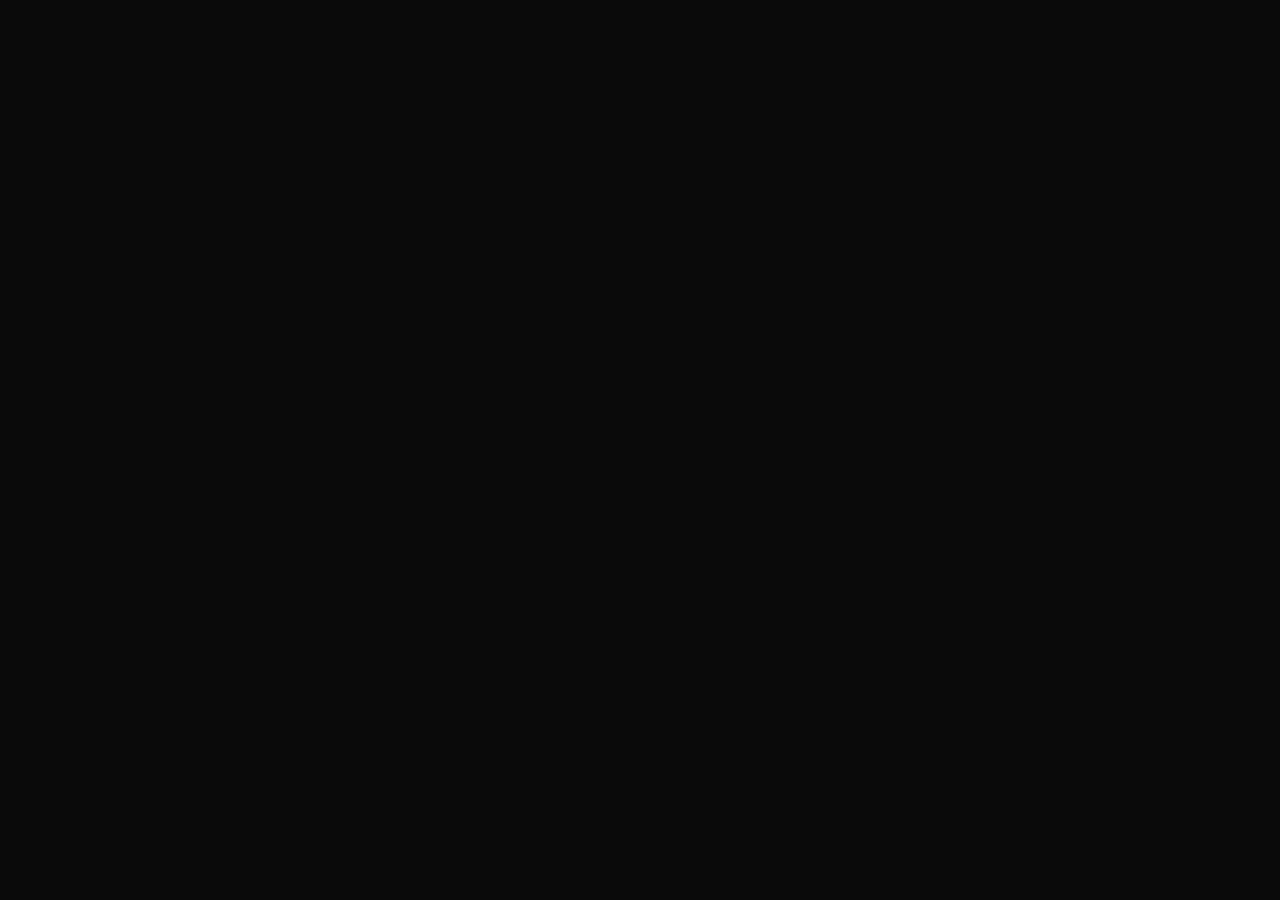
==== commit 28f62381: "Site: security, status, security.txt and a trust section" ====
--- a/index.html
+++ b/index.html
@@ -40,8 +40,8 @@
       content="default-src 'self'; img-src 'self' data:; style-src 'self' 'unsafe-inline' https://fonts.googleapis.com; font-src 'self' https://fonts.gstatic.com; script-src 'self'; connect-src 'self'; base-uri 'self'; form-action 'self'"
     />
     <title>Pun Codex — คลังรูปกิจกรรมโรงเรียนสุรวิทยาคาร</title>
-    <script type="module" crossorigin src="./assets/index-m1IiFNlC.js"></script>
-    <link rel="stylesheet" crossorigin href="./assets/index-Bw4aGnR6.css">
+    <script type="module" crossorigin src="./assets/index-0NmK68Jg.js"></script>
+    <link rel="stylesheet" crossorigin href="./assets/index-OlJBtbWr.css">
   </head>
   <body>
     <div id="root"></div>
--- a/assets/index-OlJBtbWr.css
+++ b/assets/index-OlJBtbWr.css
@@ -0,0 +1 @@
+@property --border-angle{syntax: "<angle>"; inherits: false; initial-value: 0deg;}:root{--ink: #0b1f14;--ink-soft: #35513f;--muted: #617a6b;--green: #1b6b3f;--green-deep: #0e2a1a;--mint: #5ccf92;--mint-soft: #d7f1e3;--gold: #f4c430;--bg: #f2f8f2;--surface: rgba(255, 255, 255, .82);--line: rgba(27, 107, 63, .14);--font-body: "Inter", "Prompt", system-ui, -apple-system, sans-serif;--font-display: "Urbanist", "Prompt", system-ui, -apple-system, sans-serif;--ease-out: cubic-bezier(.22, 1, .36, 1)}*{box-sizing:border-box}html,body,#root{min-height:100%}body{margin:0;background:#0a0a0a;color:var(--ink);font-family:var(--font-body);-webkit-font-smoothing:antialiased;text-rendering:optimizeLegibility}a{color:inherit}.app{position:relative;display:flex;flex-direction:column;min-height:100vh;overflow-x:hidden;overflow-x:clip;background:radial-gradient(900px 620px at 6% -12%,rgba(244,196,48,.16),transparent 62%),radial-gradient(820px 720px at 102% 8%,rgba(92,207,146,.22),transparent 66%),radial-gradient(1100px 760px at 50% 118%,rgba(27,107,63,.1),transparent 72%),var(--bg)}.app:before{content:"";position:absolute;inset:0;z-index:0;background-image:radial-gradient(rgba(27,107,63,.16) 1px,transparent 1px);background-size:24px 24px;opacity:.5;mask-image:radial-gradient(1100px 720px at 52% 42%,#000 10%,transparent 74%);-webkit-mask-image:radial-gradient(1100px 720px at 52% 42%,#000 10%,transparent 74%);pointer-events:none}.header{position:relative;z-index:10;display:flex;align-items:center;justify-content:space-between;gap:24px;width:100%;max-width:1920px;margin:0 auto;padding:24px 64px;animation:fade-down .8s var(--ease-out) both}.header-left,.header-right{display:flex;align-items:center}.header-left{gap:40px}.header-right{gap:26px}.brand{display:inline-flex;align-items:center;gap:12px;text-decoration:none}.brand-logo{display:grid;place-items:center;width:40px;height:40px;padding:4px;background:#fff;border:1px solid var(--line);border-radius:12px;box-shadow:0 8px 20px #0c281814}.brand-logo{font-family:var(--font-display);font-weight:700;font-size:16px;color:#fff;background:#0e2a1a;letter-spacing:-.5px}.brand-logo b{color:#f4c430}.brand-name{font-family:var(--font-display);font-size:17px;font-weight:700;letter-spacing:.4px;color:var(--ink)}.brand-name em{margin-left:6px;padding:3px 8px;font-style:normal;font-size:10px;font-weight:700;letter-spacing:1.2px;color:var(--green);background:#5ccf922e;border:1px solid rgba(27,107,63,.16);border-radius:999px;vertical-align:2px}.nav{display:flex;align-items:center;gap:30px}.nav a{position:relative;padding:4px 0;font-size:15px;font-weight:400;color:var(--ink-soft);text-decoration:none;transition:color .2s ease}.nav a:after,.login-link:after{content:"";position:absolute;right:0;bottom:0;left:0;height:1.5px;background:currentColor;transform:scaleX(0);transform-origin:left;transition:transform .3s ease}.nav a:hover,.login-link:hover{color:var(--green)}.nav a:hover:after,.login-link:hover:after{transform:scaleX(1)}.login-link{position:relative;padding:4px 0;font-size:15px;font-weight:500;color:var(--green-deep);text-decoration:none}.btn-border-wrap{position:relative;display:inline-flex;border-radius:999px;isolation:isolate}.btn-border-wrap:before{content:"";position:absolute;inset:-3px;z-index:0;padding:3px;border-radius:999px;background:conic-gradient(from var(--border-angle),#5ccf92,#f4c430,#1b6b3f,#f4c430,#5ccf92);-webkit-mask:linear-gradient(#000 0 0) content-box,linear-gradient(#000 0 0);-webkit-mask-composite:xor;mask:linear-gradient(#000 0 0) content-box,linear-gradient(#000 0 0);mask-composite:exclude;animation:border-spin 3s linear infinite;pointer-events:none}.btn{position:relative;z-index:1;display:inline-flex;align-items:center;gap:8px;overflow:hidden;padding:12px 26px;border:0;border-radius:50px;background:var(--green-deep);color:#fff;font-family:var(--font-body);font-size:15px;font-weight:500;line-height:1.2;text-decoration:none;cursor:pointer;transition:color .35s ease,transform .2s ease}.btn:after{content:"";position:absolute;inset:0;z-index:0;background:var(--mint);transform:translate(-100%);transition:transform .4s var(--ease-out)}.btn:hover:after{transform:translate(0)}.btn:hover{color:#07130c;transform:translateY(-1px)}.btn-label{position:relative;z-index:1;display:inline-flex;align-items:center;gap:8px}.btn-start{padding:14px 28px;font-size:16px;background:#101f16}.btn-start:after{transform:translate(100%)}.btn-start:hover:after{transform:translate(0)}.hero{position:relative;z-index:5;display:flex;flex:1;align-items:center;justify-content:space-between;gap:24px;width:100%;max-width:1560px;margin:0 auto;padding:0 64px 8px}.hero-left{flex:0 1 600px;padding-top:40px;animation:fade-up 1s var(--ease-out) .12s both}.eyebrow{display:inline-flex;align-items:center;gap:9px;padding:7px 14px;border:1px solid var(--line);border-radius:999px;background:#ffffffb8;color:var(--green);font-size:13px;font-weight:500;letter-spacing:.2px;-webkit-backdrop-filter:blur(6px);backdrop-filter:blur(6px)}.eyebrow-dot{width:7px;height:7px;border-radius:50%;background:var(--green);box-shadow:0 0 0 4px #5ccf923d}.hero-heading{position:relative;margin:22px 0 0;font-family:var(--font-display);font-size:64px;font-weight:600;line-height:1.1;letter-spacing:-1.5px;color:var(--ink)}.heading-ghost{visibility:hidden}.heading-live{position:absolute;inset:0}.heading-strong{color:var(--ink)}.heading-soft{color:#7c9385}.type-cursor{display:inline-block;width:3px;height:.86em;margin-left:4px;border-radius:2px;background:var(--green);vertical-align:-.06em;animation:blink 1s steps(2,end) infinite}.hero-sub{max-width:520px;margin:18px 0 0;color:var(--muted);font-size:16px;line-height:1.7}.hero-actions{display:flex;align-items:center;gap:24px;margin-top:30px;animation:fade-up .9s var(--ease-out) 3.2s both}.text-link{padding-bottom:2px;border-bottom:1px solid rgba(27,107,63,.3);color:var(--green);font-size:15px;font-weight:500;text-decoration:none;transition:border-color .2s ease,color .2s ease}.text-link:hover{border-color:var(--green);color:var(--green-deep)}.cursor-tag{display:flex;align-items:flex-start;gap:4px;width:max-content;margin-top:40px;margin-left:290px;animation:fade-up .8s var(--ease-out) 3.6s both}.cursor-tag svg{filter:drop-shadow(0 8px 14px rgba(27,107,63,.22))}.cursor-badge{padding:8px 16px;border-radius:20px;background:var(--green);color:#fff;font-size:16px;font-weight:500;line-height:1.3;box-shadow:0 12px 26px #1b6b3f38;animation:float-tag 4.4s ease-in-out 4.4s infinite}.hero-right{display:flex;flex:0 0 720px;align-items:center;justify-content:center;width:720px;height:720px;margin-top:-8px}.circles{position:relative;display:grid;flex:0 0 720px;place-items:center;width:720px;height:720px;animation:scale-in 1.2s var(--ease-out) .3s both}.circles-clip{position:absolute;top:calc(50% - 408px);left:calc(50% - 408px);width:816px;height:816px;overflow:hidden;transform:scale(var(--orbit-scale, 1));transition:transform .3s ease}.circles-scale{position:relative;width:720px;height:720px;margin:48px}.circles-watermark{position:absolute;top:50%;left:50%;z-index:0;width:300px;opacity:.04;transform:translate(-50%,-50%);pointer-events:none;-webkit-user-select:none;user-select:none}.orbit{position:absolute;top:calc(50% - var(--size) / 2);left:calc(50% - var(--size) / 2);z-index:1;width:var(--size);height:var(--size);border-radius:50%}.orbit:before{content:"";position:absolute;inset:0;padding:1px;border-radius:50%;background:linear-gradient(180deg,#1b6b3f00,#1b6b3f8c 43%,#5ccf9200);-webkit-mask:linear-gradient(#000 0 0) content-box,linear-gradient(#000 0 0);-webkit-mask-composite:xor;mask:linear-gradient(#000 0 0) content-box,linear-gradient(#000 0 0);mask-composite:exclude;pointer-events:none}.orbit-right{animation:spin-right var(--spin-duration) linear infinite}.orbit-left{animation:spin-left var(--spin-duration) linear infinite}.orbit-center{position:absolute;inset:0;z-index:1;display:flex;flex-direction:column;align-items:center;justify-content:center;gap:2px;animation:spin-right 30s linear infinite;pointer-events:none}.count{font-family:var(--font-display);font-size:64px;font-weight:500;line-height:1;letter-spacing:-2px;color:var(--ink)}.count-suffix{margin-left:2px;font-size:30px;font-weight:600;color:var(--green)}.count-label{font-family:var(--font-display);font-size:16px;font-weight:600;color:var(--muted);letter-spacing:.2px}.avatar{position:absolute;top:50%;left:50%;z-index:2}.avatar-pop{width:100%;height:100%;animation:avatar-in .9s var(--ease-out) both}.avatar-img{width:100%;height:100%;overflow:hidden;border:3px solid rgba(255,255,255,.96);background:#fff;animation-timing-function:linear;animation-iteration-count:infinite}.avatar-img img{display:block;width:100%;height:100%;object-fit:cover}.avatar-round{border-radius:50%}.avatar-square{border-radius:20px}.glow-green{box-shadow:0 18px 32px -12px #1b6b3f80}.glow-gold{box-shadow:0 18px 32px -12px #c4941275}.glow-blue{box-shadow:0 18px 32px -12px #3a74be52}.ticker{position:relative;z-index:6;width:100%;padding:20px 0;border-top:1px solid var(--line);background:#ffffff9e;-webkit-backdrop-filter:blur(10px);backdrop-filter:blur(10px);animation:fade-up .9s var(--ease-out) .6s both}.ticker-mask{overflow:hidden;mask-image:linear-gradient(90deg,transparent,#000 7%,#000 93%,transparent);-webkit-mask-image:linear-gradient(90deg,transparent,#000 7%,#000 93%,transparent)}.ticker-track{display:flex;width:max-content;animation:ticker 20s linear infinite}.ticker:hover .ticker-track{animation-play-state:paused}.ticker-group{display:flex;align-items:center;gap:64px;padding-right:64px}.ticker-item{display:flex;align-items:center;gap:10px;height:40px;min-width:137px;color:#3d5c4a;font-size:14px;font-weight:500;white-space:nowrap}.ticker-item svg{flex:0 0 auto;color:var(--green);opacity:.82}.section{position:relative;z-index:5;padding:88px 64px;scroll-margin-top:24px}.section-inner{max-width:1200px;margin:0 auto}.section-head{max-width:760px;margin-bottom:40px}.section-eyebrow{display:inline-block;color:var(--green);font-size:12.5px;font-weight:600;letter-spacing:1.2px;text-transform:uppercase}.section-title{margin:12px 0 0;font-family:var(--font-display);font-size:40px;font-weight:600;line-height:1.22;letter-spacing:-.8px;color:var(--ink)}.section-sub{margin:14px 0 0;color:var(--muted);font-size:16px;line-height:1.75}.trust{padding-top:72px}.stat-grid{display:grid;grid-template-columns:repeat(4,minmax(0,1fr));gap:16px}.stat-card{padding:26px 24px;background:#ffffffbd;border:1px solid var(--line);border-radius:20px;-webkit-backdrop-filter:blur(8px);backdrop-filter:blur(8px);box-shadow:0 18px 40px -32px #0b1f148c;transition:transform .3s var(--ease-out),border-color .3s ease}.stat-card:hover{transform:translateY(-3px);border-color:#1b6b3f47}.stat-value{margin:0;font-family:var(--font-display);font-size:46px;font-weight:600;line-height:1;letter-spacing:-1.4px;color:var(--green-deep)}.stat-unit{margin-left:7px;font-size:16px;font-weight:600;letter-spacing:0;color:var(--green)}.stat-label{margin:12px 0 0;font-size:14.5px;font-weight:600;color:var(--ink-soft)}.stat-detail{margin:7px 0 0;font-size:12.5px;line-height:1.65;color:var(--muted)}.why-grid{display:grid;grid-template-columns:repeat(3,minmax(0,1fr));gap:18px}.why-card{position:relative;overflow:hidden;padding:30px 28px;background:linear-gradient(160deg,#ffffffe6,#d7f1e380);border:1px solid var(--line);border-radius:24px;box-shadow:0 24px 50px -40px #0b1f1499}.why-card:after{content:"";position:absolute;top:-60px;right:-60px;width:150px;height:150px;border-radius:50%;background:radial-gradient(circle,rgba(244,196,48,.22),transparent 70%);pointer-events:none}.why-icon{display:grid;place-items:center;width:46px;height:46px;color:var(--green-deep);background:#5ccf923d;border:1px solid rgba(27,107,63,.16);border-radius:14px}.why-icon svg{width:23px;height:23px}.why-title{margin:20px 0 0;font-family:var(--font-display);font-size:20px;font-weight:600;line-height:1.35;letter-spacing:-.3px;color:var(--ink)}.why-body{margin:10px 0 0;font-size:14px;line-height:1.75;color:var(--muted)}.faq-inner{max-width:900px}.faq-list{border-top:1px solid var(--line)}.faq-item{border-bottom:1px solid var(--line)}.faq-item summary{display:flex;align-items:center;justify-content:space-between;gap:20px;padding:21px 4px;font-size:16.5px;font-weight:500;color:var(--ink);cursor:pointer;list-style:none;transition:color .2s ease}.faq-item summary::-webkit-details-marker{display:none}.faq-item summary:hover{color:var(--green)}.faq-plus{position:relative;flex:0 0 auto;width:26px;height:26px;border:1px solid var(--line);border-radius:50%;background:#fffc;transition:transform .3s var(--ease-out),background .3s ease}.faq-plus:before,.faq-plus:after{content:"";position:absolute;top:50%;left:50%;width:11px;height:1.6px;border-radius:2px;background:var(--green-deep);transform:translate(-50%,-50%)}.faq-plus:after{transform:translate(-50%,-50%) rotate(90deg);transition:transform .3s var(--ease-out)}.faq-item[open] .faq-plus{background:#5ccf9242}.faq-item[open] .faq-plus:after{transform:translate(-50%,-50%) rotate(0)}.faq-answer{margin:-4px 0 0;padding:0 52px 22px 4px;font-size:14.5px;line-height:1.8;color:var(--muted)}.contact-card{display:grid;grid-template-columns:minmax(0,1.25fr) minmax(0,.75fr);gap:32px;padding:40px;background:#ffffffd1;border:1px solid var(--line);border-radius:28px;box-shadow:0 30px 60px -46px #0b1f149e}.contact-list{display:grid;grid-template-columns:repeat(2,minmax(0,1fr));gap:18px 24px;margin:28px 0 0}.contact-row dt{font-size:11.5px;font-weight:600;letter-spacing:.8px;text-transform:uppercase;color:var(--muted)}.contact-row dd{margin:5px 0 0;font-size:13.5px;line-height:1.6;color:var(--ink);word-break:break-word}.contact-row a{color:var(--green);text-decoration:none;border-bottom:1px solid rgba(27,107,63,.25)}.contact-row a:hover{border-color:var(--green)}.download-card{display:flex;flex-direction:column;align-items:flex-start;padding:30px;border-radius:22px;background:radial-gradient(360px 260px at 110% -10%,rgba(244,196,48,.26),transparent 70%),linear-gradient(160deg,#123c25,var(--green-deep));color:#eaf6ee}.download-badge{padding:5px 11px;border:1px solid rgba(244,196,48,.4);border-radius:999px;background:#f4c43029;color:#f7d76a;font-size:11.5px;font-weight:600;letter-spacing:.4px}.download-card h3{margin:16px 0 0;font-family:var(--font-display);font-size:24px;font-weight:600;letter-spacing:-.4px}.download-card p{margin:10px 0 0;font-size:13.5px;line-height:1.7;color:#eaf6eeb8}.download-card .btn-border-wrap{margin-top:22px}.download-card .btn-start{background:#0a1a10}.download-note{font-size:11.5px!important;color:#eaf6ee80!important}.footer{position:relative;z-index:5;margin-top:24px;padding:56px 64px 26px;background:linear-gradient(180deg,#0e2a1a,#0a1f13);color:#eaf6eeb8}.footer-inner{display:grid;grid-template-columns:minmax(0,1.6fr) repeat(3,minmax(0,.8fr));gap:32px;max-width:1200px;margin:0 auto}.footer-brand .brand-name{color:#fff}.footer-brand .brand-name em{color:#9be3bd;background:#5ccf9224;border-color:#5ccf923d}.footer-brand p{margin:16px 0 0;font-size:13px;line-height:1.75;color:#eaf6ee94}.footer-col{display:flex;flex-direction:column;gap:10px}.footer-title{margin-bottom:4px;font-size:11px;font-weight:600;letter-spacing:1.1px;text-transform:uppercase;color:#f4c430d9}.footer-col a{font-size:13.5px;color:#eaf6eeb8;text-decoration:none;transition:color .2s ease}.footer-col a:hover{color:#fff}.footer-bottom{display:flex;flex-wrap:wrap;justify-content:space-between;gap:10px 24px;max-width:1200px;margin:44px auto 0;padding-top:20px;border-top:1px solid rgba(234,246,238,.12);font-size:11.5px;color:#eaf6ee73}@media(max-width:1024px){.section{padding:68px 40px}.section-title{font-size:34px}.stat-grid{grid-template-columns:repeat(2,minmax(0,1fr))}.why-grid{grid-template-columns:1fr}.contact-card{grid-template-columns:1fr;padding:30px}.footer{padding:44px 40px 24px}.footer-inner{grid-template-columns:repeat(2,minmax(0,1fr))}}@media(max-width:768px){.section{padding:52px 24px}.section-head{margin-bottom:30px}.section-title{font-size:29px;letter-spacing:-.4px}.section-sub{font-size:14.5px}.stat-card{padding:20px}.stat-value{font-size:38px}.faq-item summary{font-size:15px}.faq-answer{padding-right:12px}.footer{padding:40px 24px 22px}.footer-inner{gap:26px}}@media(max-width:480px){.section{padding:44px 18px}.section-title{font-size:25px}.stat-grid{gap:12px}.stat-card{padding:17px;border-radius:16px}.stat-value{font-size:33px}.stat-label{font-size:13px}.stat-detail{font-size:11.5px}.contact-card{padding:22px;border-radius:22px}.contact-list{grid-template-columns:1fr}.download-card{padding:22px}.footer-inner{grid-template-columns:1fr}.footer-bottom{flex-direction:column}}@keyframes fade-down{0%{opacity:0;transform:translateY(-20px)}to{opacity:1;transform:translateY(0)}}@keyframes fade-up{0%{opacity:0;transform:translateY(40px)}to{opacity:1;transform:translateY(0)}}@keyframes scale-in{0%{opacity:0;transform:scale(.85)}to{opacity:1;transform:scale(1)}}@keyframes avatar-in{0%{opacity:0;transform:scale(.3) rotate(-180deg);filter:blur(6px)}to{opacity:1;transform:scale(1) rotate(0);filter:blur(0)}}@keyframes border-spin{to{--border-angle: 360deg}}@keyframes spin-right{to{transform:rotate(360deg)}}@keyframes spin-left{to{transform:rotate(-360deg)}}@keyframes blink{50%{opacity:0}}@keyframes float-tag{0%,to{transform:translateY(0)}50%{transform:translateY(-6px)}}@keyframes ticker{to{transform:translate(-50%)}}@media(max-width:1500px){.hero{padding-inline:48px}}@media(max-width:1280px){.hero{padding:0 48px 8px}.hero-heading{font-size:58px}.circles-clip{--orbit-scale: .85}}@media(max-width:1024px){.header{padding:20px 40px}.header-left{gap:28px}.nav{gap:20px}.hero{flex-direction:column;align-items:flex-start;justify-content:flex-start;padding:12px 40px 8px}.hero-left{flex:1 1 auto;max-width:680px;padding-top:20px}.hero-heading{font-size:48px}.hero-right{flex:0 0 auto;width:100%;height:580px;margin-top:-24px;overflow:hidden}.circles-clip{--orbit-scale: .7}.cursor-tag{margin-left:auto;margin-right:48px}}@media(max-width:768px){.header{padding:18px 24px}.nav{display:none}.header-right{gap:18px}.hero{padding:8px 24px 0}.hero-heading{font-size:36px;letter-spacing:-.8px}.hero-sub{font-size:15px}.hero-right{height:420px;margin-top:-8px}.circles-clip{--orbit-scale: .5}.cursor-tag{margin-top:28px;margin-right:24px}.ticker-item{gap:8px;font-size:13px}}@media(max-width:560px){.brand-name{font-size:15px}.login-link{display:none}.btn-header{padding:10px 20px;font-size:14px}}@media(max-width:480px){.header{padding:16px 18px}.brand-logo{width:36px;height:36px}.hero{padding:4px 18px 0}.hero-left{padding-top:8px}.eyebrow{font-size:11.5px}.hero-heading{margin-top:16px;font-size:28px;letter-spacing:-.5px;line-height:1.15}.hero-sub{font-size:14px;line-height:1.65}.hero-actions{gap:16px;margin-top:24px}.btn-start{padding:12px 22px;font-size:14px}.text-link{font-size:13px}.cursor-tag{display:none}.hero-right{height:340px;margin-top:0}.circles-clip{--orbit-scale: .4}.count{font-size:52px}.ticker{padding:14px 0}.ticker-group{gap:40px;padding-right:40px}.ticker-item{min-width:120px;height:34px;font-size:12px}}@media(prefers-reduced-motion:reduce){.header,.hero-left,.hero-actions,.cursor-tag,.circles,.ticker,.avatar-pop,.orbit,.orbit-center,.avatar-img,.ticker-track,.type-cursor{animation:none!important}}.verify-panel{margin-top:26px;padding:26px 26px 22px;background:linear-gradient(160deg,#ffffffe6,#f2f8f2db);border:1px solid var(--line);border-radius:22px;box-shadow:0 24px 60px -46px #0b1f1499}.verify-panel-head{display:flex;gap:14px;align-items:flex-start;margin-bottom:18px}.verify-icon{display:grid;place-items:center;width:42px;height:42px;flex:0 0 42px;border-radius:13px;color:var(--green);background:#1b6b3f1a;border:1px solid rgba(27,107,63,.16)}.verify-panel-head h3{margin:0 0 4px;font-size:18px;color:var(--ink)}.verify-panel-head p{margin:0;font-size:13.5px;line-height:1.6;color:var(--ink-soft)}.verify-rows{margin:0;display:grid;gap:0;border-top:1px solid var(--line)}.verify-row{display:grid;grid-template-columns:minmax(140px,190px) 1fr;gap:12px;padding:11px 0;border-bottom:1px dashed var(--line)}.verify-row dt{font-size:13px;color:var(--ink-soft);font-weight:500}.verify-row dd{margin:0;font-size:13.5px;color:var(--ink);word-break:break-all}.verify-row code{font-family:ui-monospace,SFMono-Regular,Menlo,Consolas,monospace;font-size:12.5px;padding:2px 8px;border-radius:7px;background:#1b6b3f14;color:var(--green-deep)}.verify-muted{color:var(--ink-soft);font-size:12.5px;line-height:1.6;margin:12px 0 0}.verify-actions{display:flex;flex-wrap:wrap;align-items:center;gap:16px;margin-top:18px}.btn-ghost{padding:11px 20px;border-radius:999px;border:1px solid rgba(27,107,63,.32);background:#ffffffb3;color:var(--green);font-size:13.5px;font-weight:600;text-decoration:none;transition:background .2s ease,border-color .2s ease,transform .2s ease}.btn-ghost:hover{background:#fff;border-color:#1b6b3f8c;transform:translateY(-1px)}.trust-points{display:grid;grid-template-columns:repeat(2,minmax(0,1fr));gap:14px;margin-top:24px}.trust-point{padding:20px 22px;background:#ffffffb8;border:1px solid var(--line);border-radius:18px}.trust-point h3{margin:0 0 6px;font-size:15px;color:var(--ink)}.trust-point p{margin:0;font-size:13px;line-height:1.65;color:var(--ink-soft)}.perm-block{margin-top:22px;padding:22px 24px;background:#0b1f1409;border:1px solid var(--line);border-radius:18px}.perm-block h3{margin:0 0 12px;font-size:15px;color:var(--ink)}.perm-block ul{margin:0;padding:0;list-style:none;display:grid;gap:9px}.perm-block li{display:grid;grid-template-columns:minmax(190px,250px) 1fr;gap:12px;align-items:baseline;font-size:13px;color:var(--ink-soft)}.perm-block code{font-family:ui-monospace,SFMono-Regular,Menlo,Consolas,monospace;font-size:12px;color:var(--green-deep)}@media(max-width:900px){.trust-points{grid-template-columns:1fr}.verify-row,.perm-block li{grid-template-columns:1fr;gap:4px}}.hero-trust{display:flex;align-items:flex-start;gap:8px;margin:18px 0 0;max-width:460px;font-size:12.5px;line-height:1.55;color:var(--ink-soft)}.hero-trust svg{flex:0 0 16px;margin-top:1px;color:var(--green)}.hero-trust a{color:var(--green);font-weight:600;text-decoration:none;border-bottom:1px solid rgba(27,107,63,.35)}.hero-trust a:hover{border-bottom-color:#1b6b3fcc}.school-badge{display:flex;align-items:center;gap:14px;margin:20px 0 6px;padding:14px 18px;background:#ffffffa8;border:1px solid var(--line);border-radius:16px;max-width:640px}.school-logo{display:grid;place-items:center;width:46px;height:46px;flex:0 0 46px;border-radius:13px;overflow:hidden;background:#1b6b3f14;border:1px solid rgba(27,107,63,.14)}.school-logo img{width:100%;height:100%;object-fit:contain}.school-logo-fallback{font-family:var(--font-display);font-size:17px;font-weight:700;color:var(--green-deep);letter-spacing:-.5px}.school-logo-fallback b{color:#c9a227}.school-copy{display:flex;flex-direction:column;gap:2px}.school-copy strong{font-size:14.5px;color:var(--ink)}.school-line{font-size:12.5px;color:var(--ink-soft)}.school-line a{color:var(--green);text-decoration:none;border-bottom:1px solid rgba(27,107,63,.3)}.school-approval{font-size:12px;color:var(--ink-soft);font-style:italic}.screen-grid{display:grid;grid-template-columns:repeat(3,minmax(0,1fr));gap:20px;align-items:start}.screen-card{margin:0;display:flex;flex-direction:column;gap:14px}.screen-frame{position:relative;border-radius:26px;padding:8px;background:linear-gradient(170deg,#fffffff2,#e2f0e6e6);border:1px solid var(--line);box-shadow:0 34px 60px -44px #0b1f14bf;overflow:hidden}.screen-frame img{display:block;width:100%;height:auto;border-radius:20px}.screen-card figcaption{display:flex;flex-direction:column;gap:4px;padding:0 4px}.screen-card figcaption strong{font-size:14.5px;color:var(--ink)}.screen-card figcaption span{font-size:12.5px;line-height:1.6;color:var(--ink-soft)}@media(max-width:900px){.screen-grid{grid-template-columns:1fr;max-width:420px;margin:0 auto}}.header{position:sticky;top:0;background:#f2f8f2e0;-webkit-backdrop-filter:blur(14px) saturate(120%);backdrop-filter:blur(14px) saturate(120%);border-bottom:1px solid rgba(27,107,63,.1);padding-top:12px;padding-bottom:12px;transition:box-shadow .25s ease,background .25s ease}.header:hover,.header:focus-within{background:#f2f8f2f5;box-shadow:0 14px 34px -30px #0b1f14b3}section[id]{scroll-margin-top:92px}.btn-download{display:inline-flex;align-items:center;gap:8px}.btn-download .btn-label{display:inline-flex;align-items:center;gap:7px}.btn-version{font-size:11px;font-weight:600;letter-spacing:.3px;padding:2px 8px;border-radius:999px;color:var(--green-deep);background:#c9a22738}@media(max-width:768px){.btn-version{display:none}.btn-download .btn-label{font-size:13.5px}}.data-map{margin-top:24px;padding:22px 24px;background:#ffffffb8;border:1px solid var(--line);border-radius:18px}.data-map h3{margin:0 0 14px;font-size:15px;color:var(--ink)}.data-map-table{display:grid;gap:0}.data-map-row{display:grid;grid-template-columns:1.05fr 1.25fr 1.2fr;gap:14px;padding:10px 0;border-bottom:1px dashed var(--line);font-size:13px;color:var(--ink-soft);line-height:1.55}.data-map-row span:first-child{color:var(--ink);font-weight:500}.data-map-head{border-bottom:1px solid var(--line);font-size:11.5px;font-weight:600;letter-spacing:.4px;text-transform:uppercase;color:var(--green)}@media(max-width:900px){.data-map-row{grid-template-columns:1fr;gap:3px;padding:12px 0}.data-map-head{display:none}.data-map-row span:not(:first-child):before{content:"· ";color:var(--green)}}.security-grid{display:grid;grid-template-columns:repeat(auto-fit,minmax(230px,1fr));gap:14px;margin:22px 0}.security-item{border-top:2px solid var(--ink, #0b1f14);padding-top:10px}.security-item b{display:block;font-size:14px;margin-bottom:4px}.security-item p{margin:0;font-size:13px;line-height:1.6;color:var(--ink-soft, #35513f)}.security-links{display:flex;gap:10px;flex-wrap:wrap}
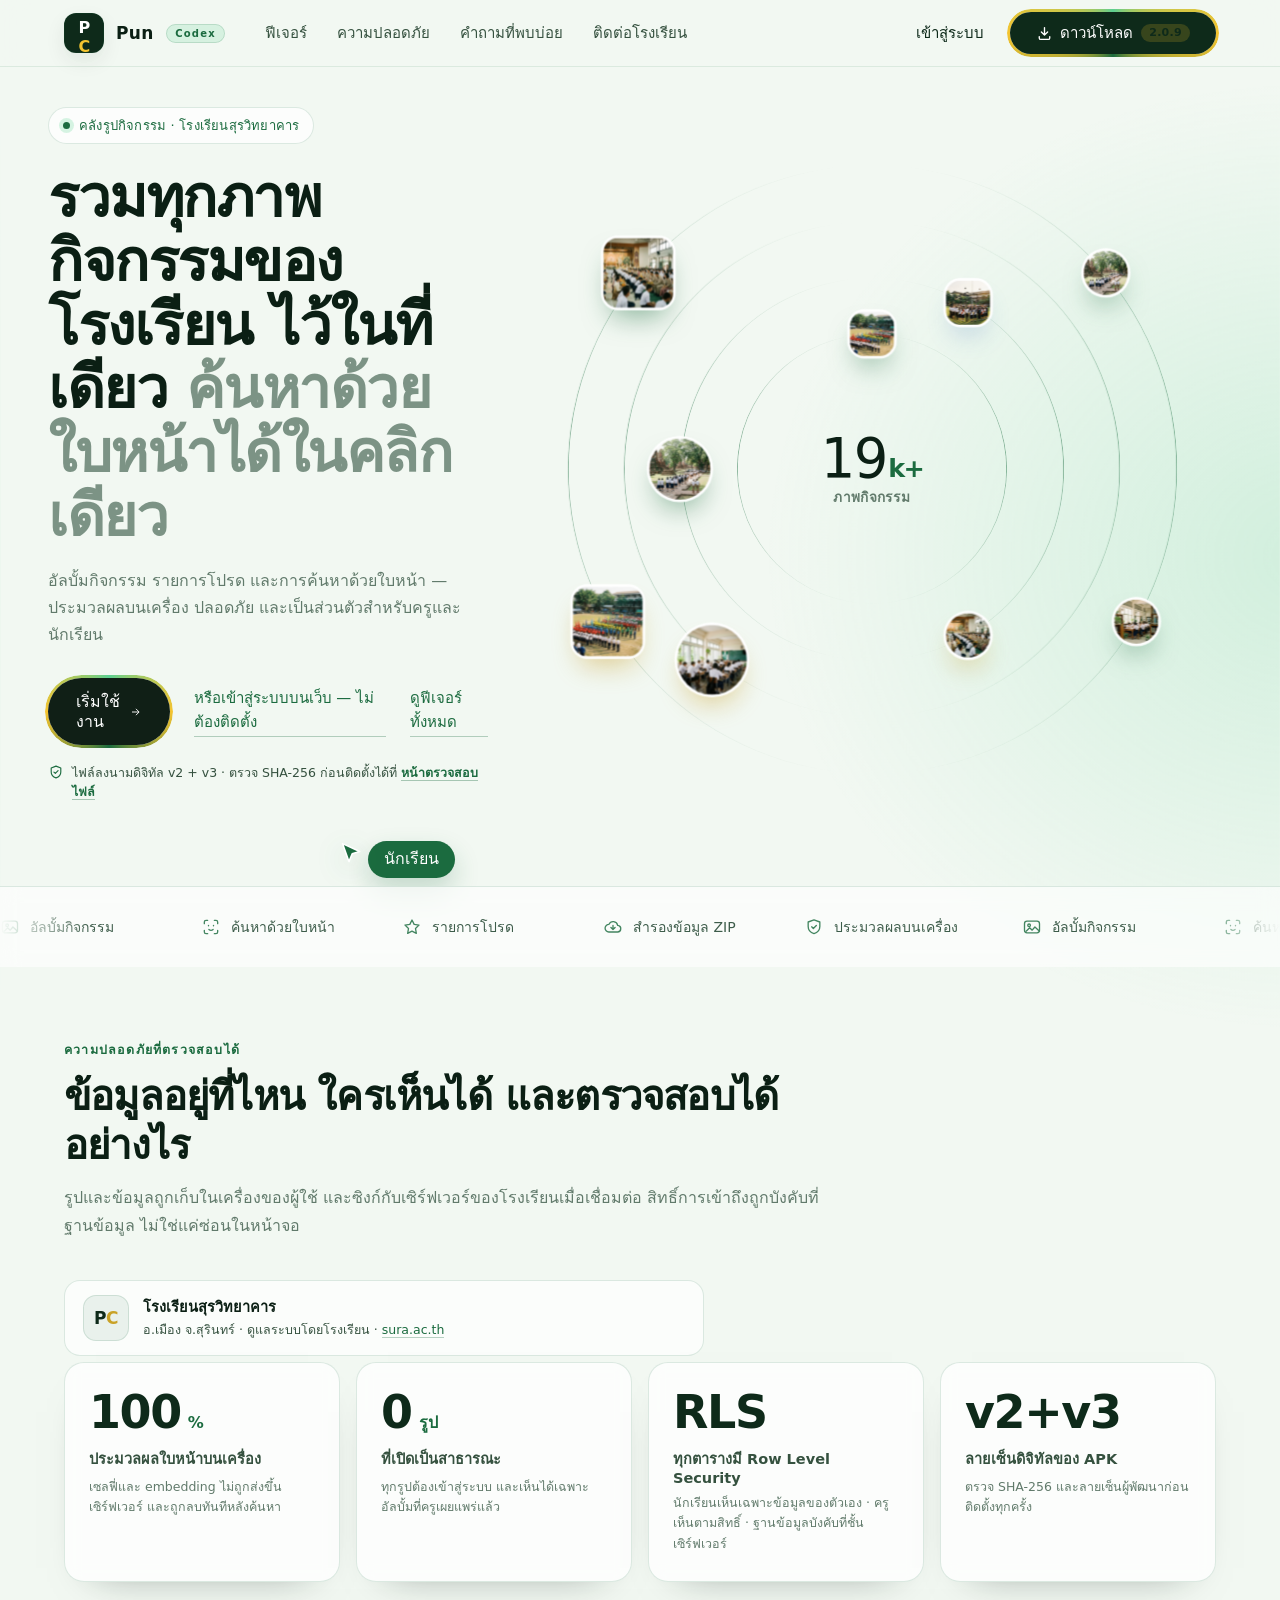
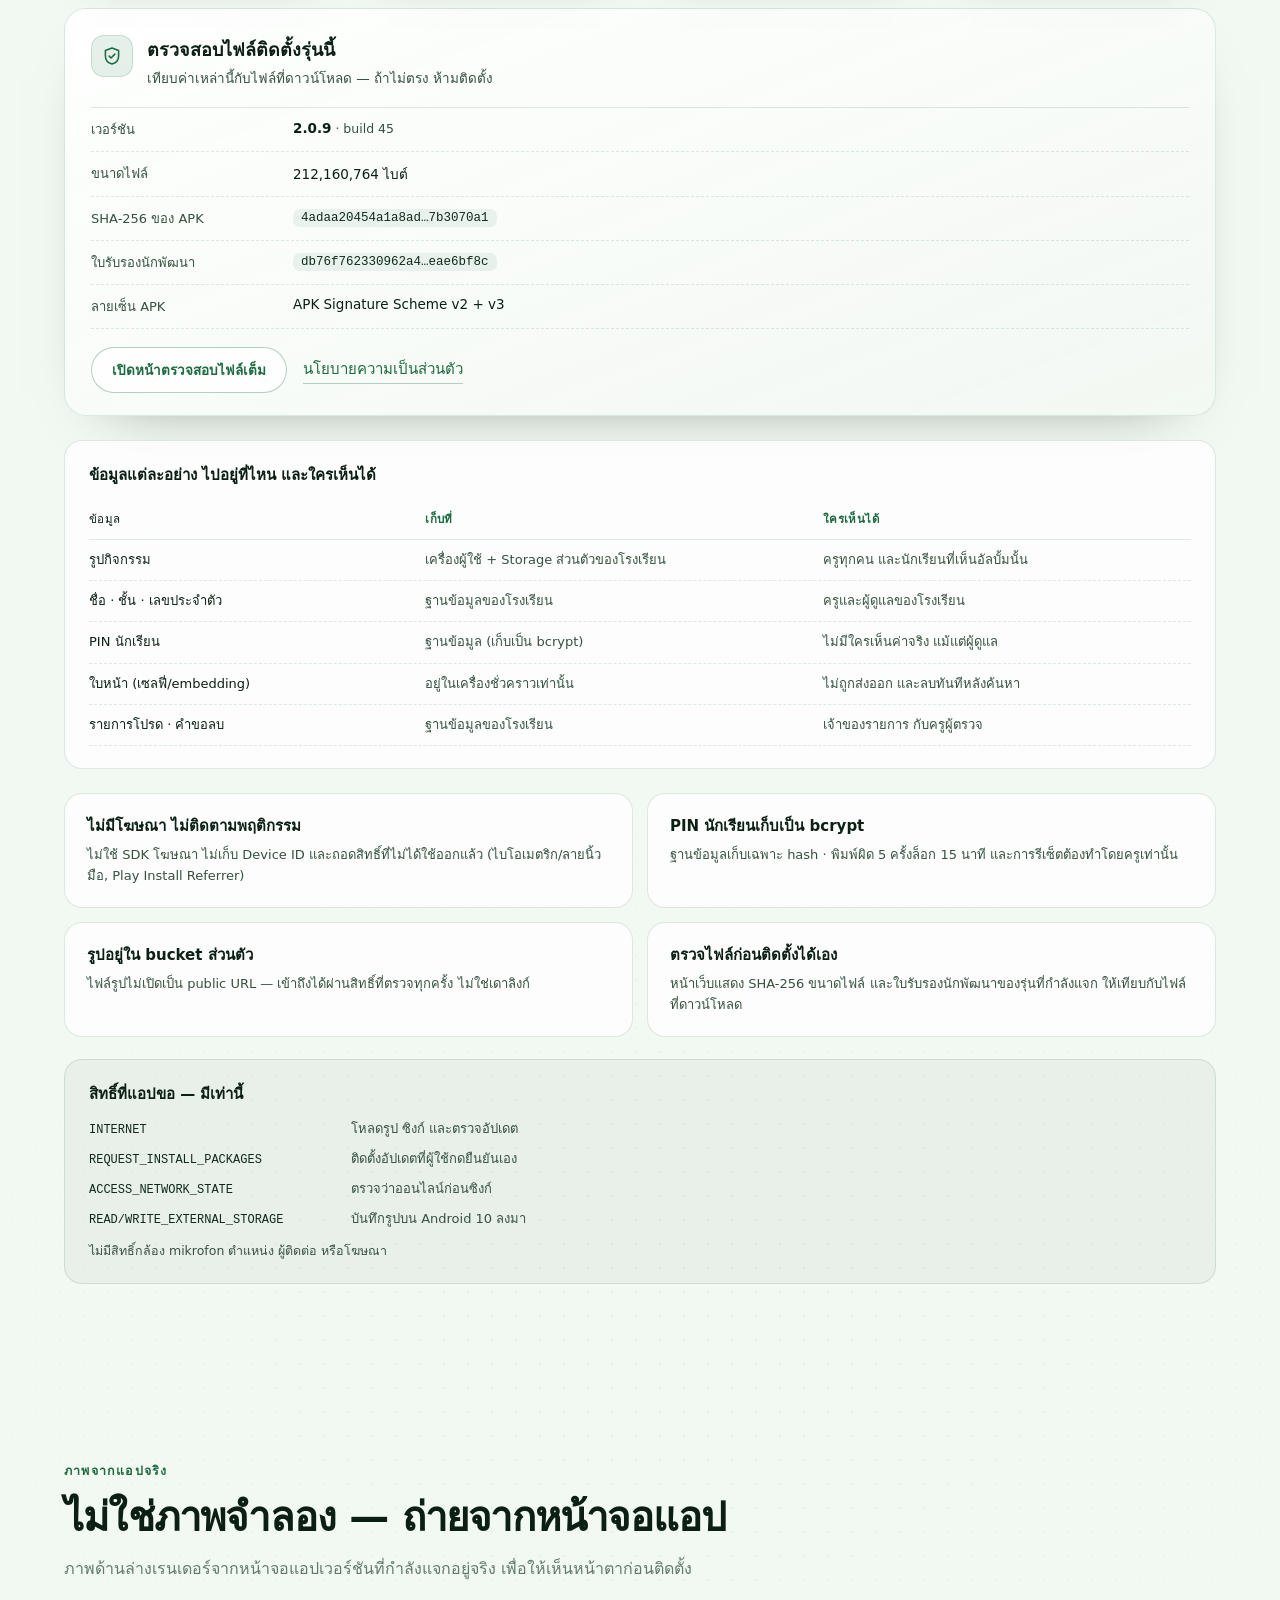
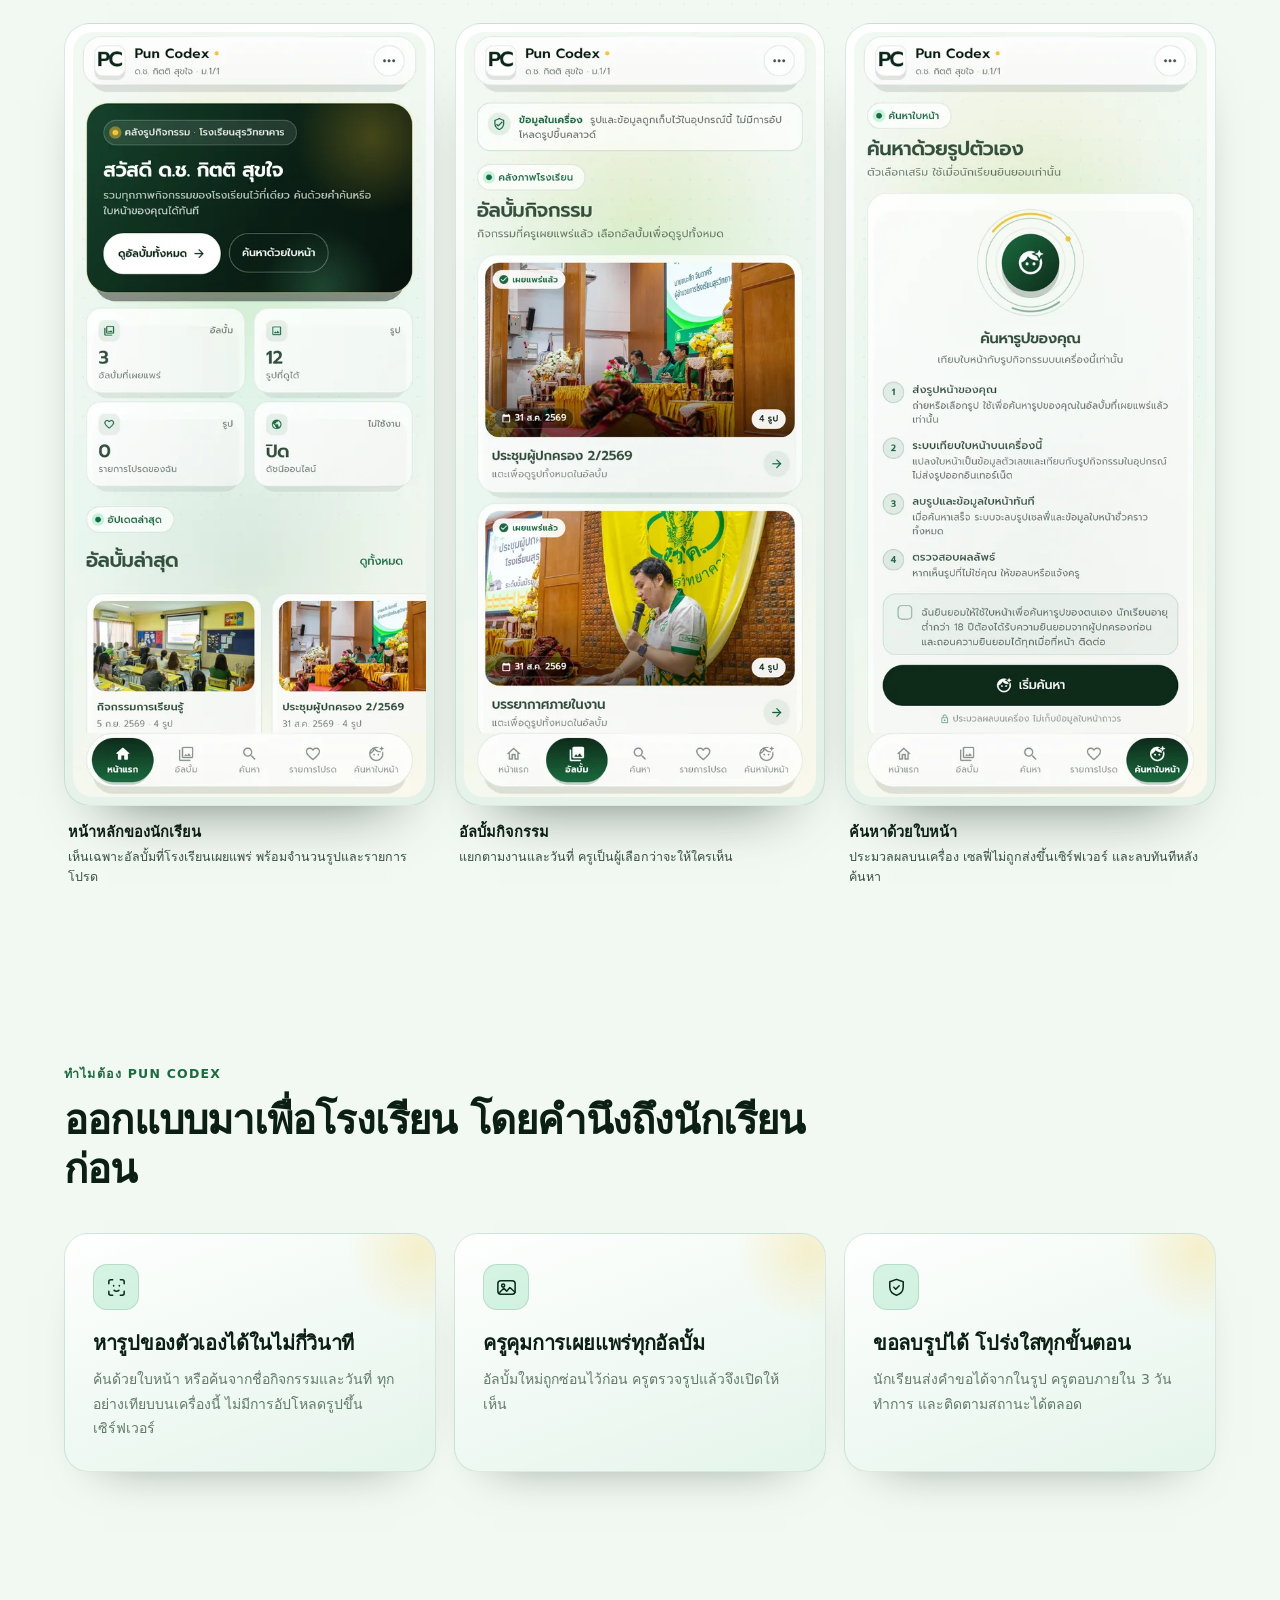
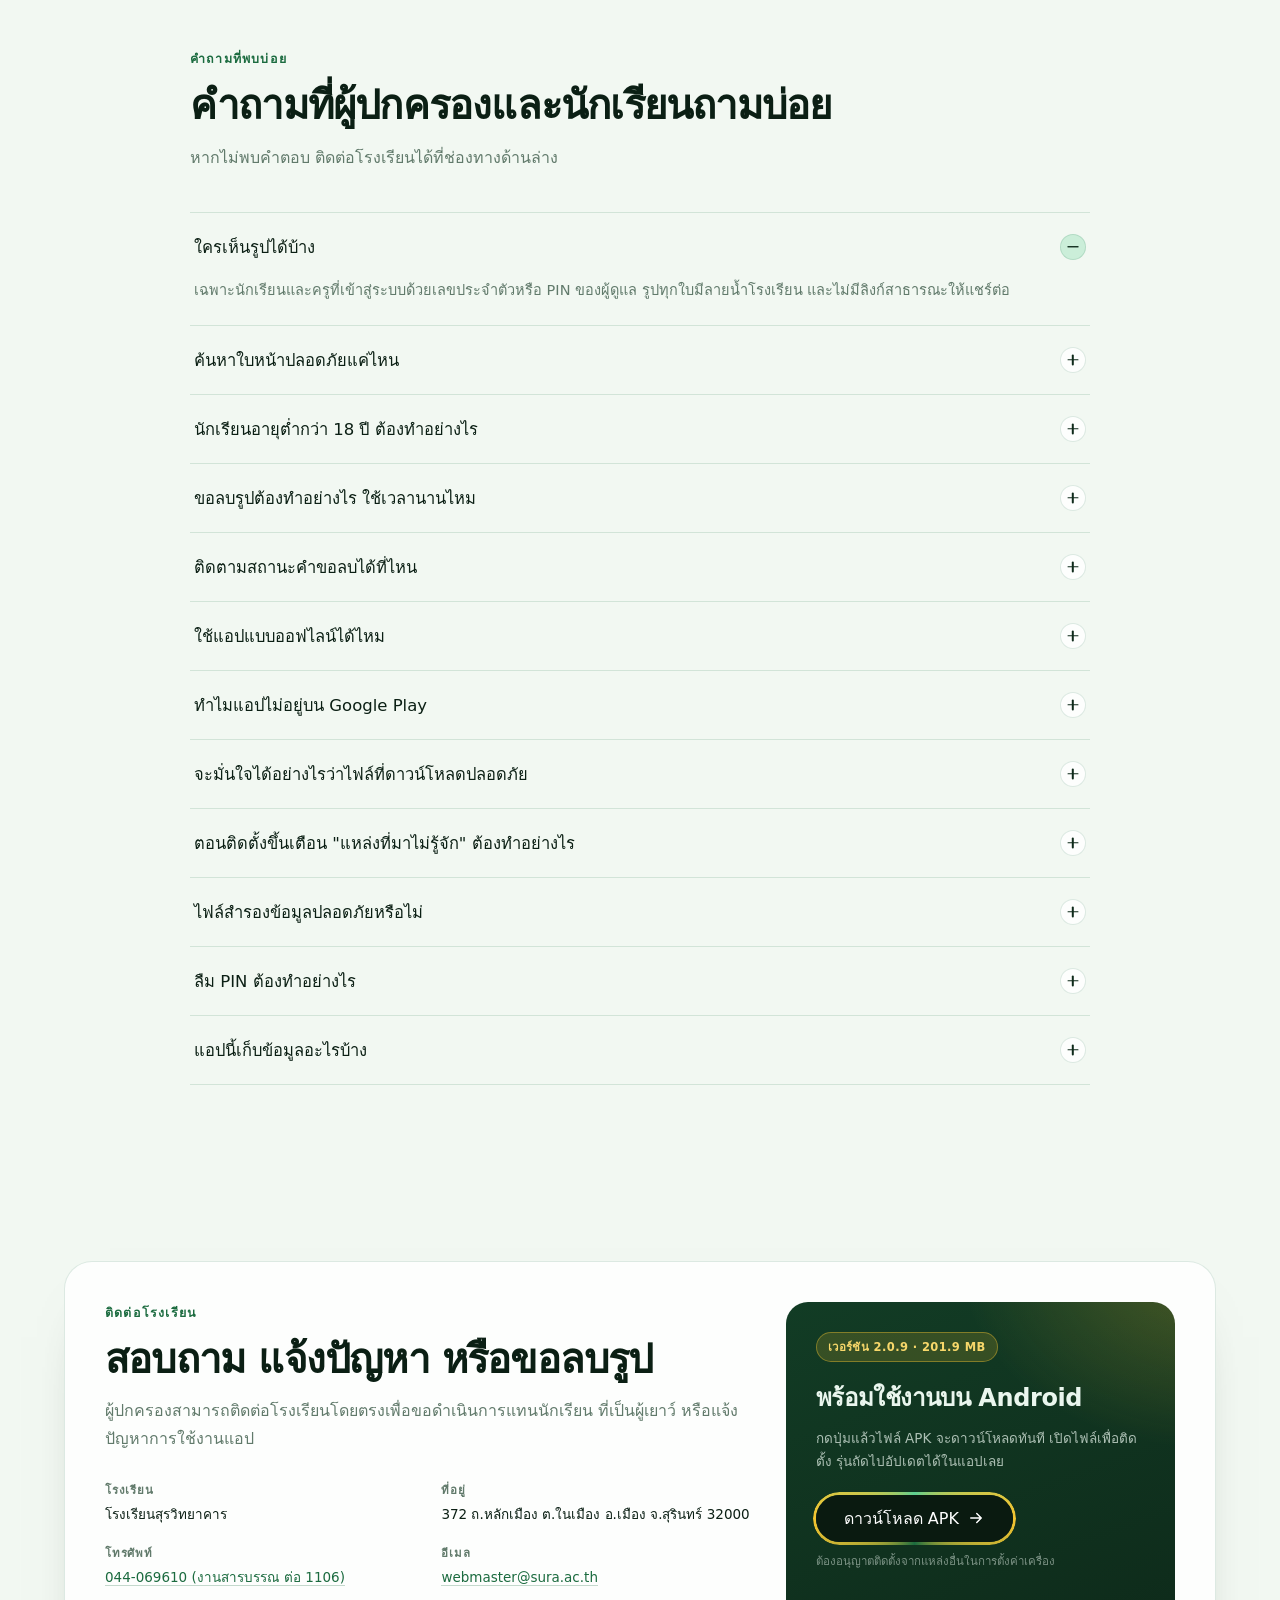
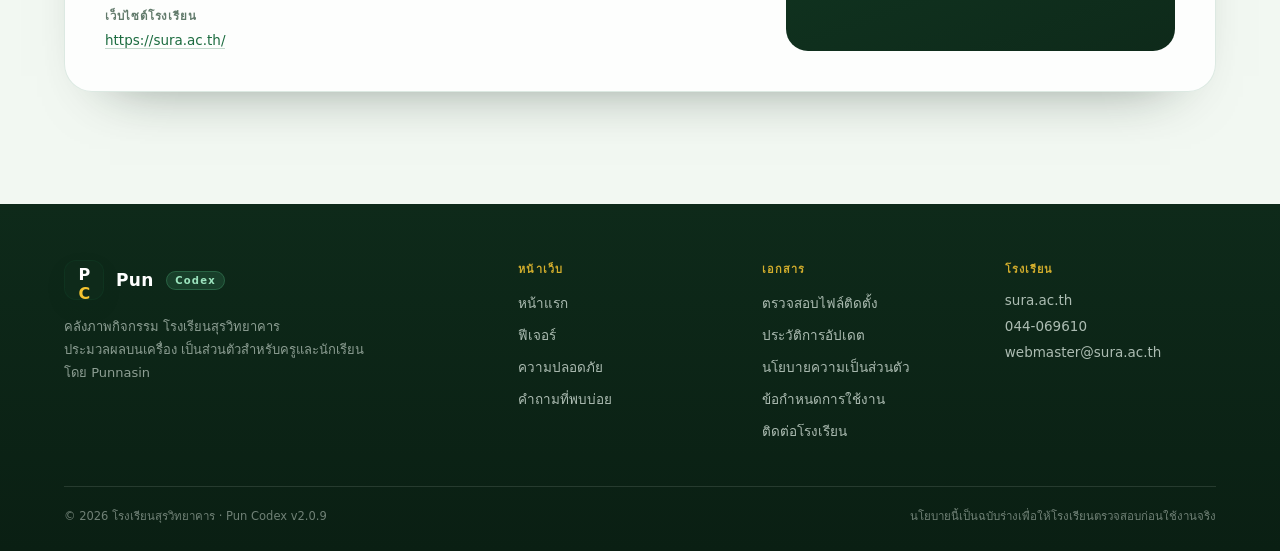
==== commit 775888d9: "Revert landing security section (home page blank)" ====
--- a/index.html
+++ b/index.html
@@ -40,8 +40,8 @@
       content="default-src 'self'; img-src 'self' data:; style-src 'self' 'unsafe-inline' https://fonts.googleapis.com; font-src 'self' https://fonts.gstatic.com; script-src 'self'; connect-src 'self'; base-uri 'self'; form-action 'self'"
     />
     <title>Pun Codex — คลังรูปกิจกรรมโรงเรียนสุรวิทยาคาร</title>
-    <script type="module" crossorigin src="./assets/index-0NmK68Jg.js"></script>
-    <link rel="stylesheet" crossorigin href="./assets/index-OlJBtbWr.css">
+    <script type="module" crossorigin src="./assets/index-m1IiFNlC.js"></script>
+    <link rel="stylesheet" crossorigin href="./assets/index-Bw4aGnR6.css">
   </head>
   <body>
     <div id="root"></div>
--- a/assets/index-Bw4aGnR6.css
+++ b/assets/index-Bw4aGnR6.css
@@ -0,0 +1 @@
+@property --border-angle{syntax: "<angle>"; inherits: false; initial-value: 0deg;}:root{--ink: #0b1f14;--ink-soft: #35513f;--muted: #617a6b;--green: #1b6b3f;--green-deep: #0e2a1a;--mint: #5ccf92;--mint-soft: #d7f1e3;--gold: #f4c430;--bg: #f2f8f2;--surface: rgba(255, 255, 255, .82);--line: rgba(27, 107, 63, .14);--font-body: "Inter", "Prompt", system-ui, -apple-system, sans-serif;--font-display: "Urbanist", "Prompt", system-ui, -apple-system, sans-serif;--ease-out: cubic-bezier(.22, 1, .36, 1)}*{box-sizing:border-box}html,body,#root{min-height:100%}body{margin:0;background:#0a0a0a;color:var(--ink);font-family:var(--font-body);-webkit-font-smoothing:antialiased;text-rendering:optimizeLegibility}a{color:inherit}.app{position:relative;display:flex;flex-direction:column;min-height:100vh;overflow-x:hidden;overflow-x:clip;background:radial-gradient(900px 620px at 6% -12%,rgba(244,196,48,.16),transparent 62%),radial-gradient(820px 720px at 102% 8%,rgba(92,207,146,.22),transparent 66%),radial-gradient(1100px 760px at 50% 118%,rgba(27,107,63,.1),transparent 72%),var(--bg)}.app:before{content:"";position:absolute;inset:0;z-index:0;background-image:radial-gradient(rgba(27,107,63,.16) 1px,transparent 1px);background-size:24px 24px;opacity:.5;mask-image:radial-gradient(1100px 720px at 52% 42%,#000 10%,transparent 74%);-webkit-mask-image:radial-gradient(1100px 720px at 52% 42%,#000 10%,transparent 74%);pointer-events:none}.header{position:relative;z-index:10;display:flex;align-items:center;justify-content:space-between;gap:24px;width:100%;max-width:1920px;margin:0 auto;padding:24px 64px;animation:fade-down .8s var(--ease-out) both}.header-left,.header-right{display:flex;align-items:center}.header-left{gap:40px}.header-right{gap:26px}.brand{display:inline-flex;align-items:center;gap:12px;text-decoration:none}.brand-logo{display:grid;place-items:center;width:40px;height:40px;padding:4px;background:#fff;border:1px solid var(--line);border-radius:12px;box-shadow:0 8px 20px #0c281814}.brand-logo{font-family:var(--font-display);font-weight:700;font-size:16px;color:#fff;background:#0e2a1a;letter-spacing:-.5px}.brand-logo b{color:#f4c430}.brand-name{font-family:var(--font-display);font-size:17px;font-weight:700;letter-spacing:.4px;color:var(--ink)}.brand-name em{margin-left:6px;padding:3px 8px;font-style:normal;font-size:10px;font-weight:700;letter-spacing:1.2px;color:var(--green);background:#5ccf922e;border:1px solid rgba(27,107,63,.16);border-radius:999px;vertical-align:2px}.nav{display:flex;align-items:center;gap:30px}.nav a{position:relative;padding:4px 0;font-size:15px;font-weight:400;color:var(--ink-soft);text-decoration:none;transition:color .2s ease}.nav a:after,.login-link:after{content:"";position:absolute;right:0;bottom:0;left:0;height:1.5px;background:currentColor;transform:scaleX(0);transform-origin:left;transition:transform .3s ease}.nav a:hover,.login-link:hover{color:var(--green)}.nav a:hover:after,.login-link:hover:after{transform:scaleX(1)}.login-link{position:relative;padding:4px 0;font-size:15px;font-weight:500;color:var(--green-deep);text-decoration:none}.btn-border-wrap{position:relative;display:inline-flex;border-radius:999px;isolation:isolate}.btn-border-wrap:before{content:"";position:absolute;inset:-3px;z-index:0;padding:3px;border-radius:999px;background:conic-gradient(from var(--border-angle),#5ccf92,#f4c430,#1b6b3f,#f4c430,#5ccf92);-webkit-mask:linear-gradient(#000 0 0) content-box,linear-gradient(#000 0 0);-webkit-mask-composite:xor;mask:linear-gradient(#000 0 0) content-box,linear-gradient(#000 0 0);mask-composite:exclude;animation:border-spin 3s linear infinite;pointer-events:none}.btn{position:relative;z-index:1;display:inline-flex;align-items:center;gap:8px;overflow:hidden;padding:12px 26px;border:0;border-radius:50px;background:var(--green-deep);color:#fff;font-family:var(--font-body);font-size:15px;font-weight:500;line-height:1.2;text-decoration:none;cursor:pointer;transition:color .35s ease,transform .2s ease}.btn:after{content:"";position:absolute;inset:0;z-index:0;background:var(--mint);transform:translate(-100%);transition:transform .4s var(--ease-out)}.btn:hover:after{transform:translate(0)}.btn:hover{color:#07130c;transform:translateY(-1px)}.btn-label{position:relative;z-index:1;display:inline-flex;align-items:center;gap:8px}.btn-start{padding:14px 28px;font-size:16px;background:#101f16}.btn-start:after{transform:translate(100%)}.btn-start:hover:after{transform:translate(0)}.hero{position:relative;z-index:5;display:flex;flex:1;align-items:center;justify-content:space-between;gap:24px;width:100%;max-width:1560px;margin:0 auto;padding:0 64px 8px}.hero-left{flex:0 1 600px;padding-top:40px;animation:fade-up 1s var(--ease-out) .12s both}.eyebrow{display:inline-flex;align-items:center;gap:9px;padding:7px 14px;border:1px solid var(--line);border-radius:999px;background:#ffffffb8;color:var(--green);font-size:13px;font-weight:500;letter-spacing:.2px;-webkit-backdrop-filter:blur(6px);backdrop-filter:blur(6px)}.eyebrow-dot{width:7px;height:7px;border-radius:50%;background:var(--green);box-shadow:0 0 0 4px #5ccf923d}.hero-heading{position:relative;margin:22px 0 0;font-family:var(--font-display);font-size:64px;font-weight:600;line-height:1.1;letter-spacing:-1.5px;color:var(--ink)}.heading-ghost{visibility:hidden}.heading-live{position:absolute;inset:0}.heading-strong{color:var(--ink)}.heading-soft{color:#7c9385}.type-cursor{display:inline-block;width:3px;height:.86em;margin-left:4px;border-radius:2px;background:var(--green);vertical-align:-.06em;animation:blink 1s steps(2,end) infinite}.hero-sub{max-width:520px;margin:18px 0 0;color:var(--muted);font-size:16px;line-height:1.7}.hero-actions{display:flex;align-items:center;gap:24px;margin-top:30px;animation:fade-up .9s var(--ease-out) 3.2s both}.text-link{padding-bottom:2px;border-bottom:1px solid rgba(27,107,63,.3);color:var(--green);font-size:15px;font-weight:500;text-decoration:none;transition:border-color .2s ease,color .2s ease}.text-link:hover{border-color:var(--green);color:var(--green-deep)}.cursor-tag{display:flex;align-items:flex-start;gap:4px;width:max-content;margin-top:40px;margin-left:290px;animation:fade-up .8s var(--ease-out) 3.6s both}.cursor-tag svg{filter:drop-shadow(0 8px 14px rgba(27,107,63,.22))}.cursor-badge{padding:8px 16px;border-radius:20px;background:var(--green);color:#fff;font-size:16px;font-weight:500;line-height:1.3;box-shadow:0 12px 26px #1b6b3f38;animation:float-tag 4.4s ease-in-out 4.4s infinite}.hero-right{display:flex;flex:0 0 720px;align-items:center;justify-content:center;width:720px;height:720px;margin-top:-8px}.circles{position:relative;display:grid;flex:0 0 720px;place-items:center;width:720px;height:720px;animation:scale-in 1.2s var(--ease-out) .3s both}.circles-clip{position:absolute;top:calc(50% - 408px);left:calc(50% - 408px);width:816px;height:816px;overflow:hidden;transform:scale(var(--orbit-scale, 1));transition:transform .3s ease}.circles-scale{position:relative;width:720px;height:720px;margin:48px}.circles-watermark{position:absolute;top:50%;left:50%;z-index:0;width:300px;opacity:.04;transform:translate(-50%,-50%);pointer-events:none;-webkit-user-select:none;user-select:none}.orbit{position:absolute;top:calc(50% - var(--size) / 2);left:calc(50% - var(--size) / 2);z-index:1;width:var(--size);height:var(--size);border-radius:50%}.orbit:before{content:"";position:absolute;inset:0;padding:1px;border-radius:50%;background:linear-gradient(180deg,#1b6b3f00,#1b6b3f8c 43%,#5ccf9200);-webkit-mask:linear-gradient(#000 0 0) content-box,linear-gradient(#000 0 0);-webkit-mask-composite:xor;mask:linear-gradient(#000 0 0) content-box,linear-gradient(#000 0 0);mask-composite:exclude;pointer-events:none}.orbit-right{animation:spin-right var(--spin-duration) linear infinite}.orbit-left{animation:spin-left var(--spin-duration) linear infinite}.orbit-center{position:absolute;inset:0;z-index:1;display:flex;flex-direction:column;align-items:center;justify-content:center;gap:2px;animation:spin-right 30s linear infinite;pointer-events:none}.count{font-family:var(--font-display);font-size:64px;font-weight:500;line-height:1;letter-spacing:-2px;color:var(--ink)}.count-suffix{margin-left:2px;font-size:30px;font-weight:600;color:var(--green)}.count-label{font-family:var(--font-display);font-size:16px;font-weight:600;color:var(--muted);letter-spacing:.2px}.avatar{position:absolute;top:50%;left:50%;z-index:2}.avatar-pop{width:100%;height:100%;animation:avatar-in .9s var(--ease-out) both}.avatar-img{width:100%;height:100%;overflow:hidden;border:3px solid rgba(255,255,255,.96);background:#fff;animation-timing-function:linear;animation-iteration-count:infinite}.avatar-img img{display:block;width:100%;height:100%;object-fit:cover}.avatar-round{border-radius:50%}.avatar-square{border-radius:20px}.glow-green{box-shadow:0 18px 32px -12px #1b6b3f80}.glow-gold{box-shadow:0 18px 32px -12px #c4941275}.glow-blue{box-shadow:0 18px 32px -12px #3a74be52}.ticker{position:relative;z-index:6;width:100%;padding:20px 0;border-top:1px solid var(--line);background:#ffffff9e;-webkit-backdrop-filter:blur(10px);backdrop-filter:blur(10px);animation:fade-up .9s var(--ease-out) .6s both}.ticker-mask{overflow:hidden;mask-image:linear-gradient(90deg,transparent,#000 7%,#000 93%,transparent);-webkit-mask-image:linear-gradient(90deg,transparent,#000 7%,#000 93%,transparent)}.ticker-track{display:flex;width:max-content;animation:ticker 20s linear infinite}.ticker:hover .ticker-track{animation-play-state:paused}.ticker-group{display:flex;align-items:center;gap:64px;padding-right:64px}.ticker-item{display:flex;align-items:center;gap:10px;height:40px;min-width:137px;color:#3d5c4a;font-size:14px;font-weight:500;white-space:nowrap}.ticker-item svg{flex:0 0 auto;color:var(--green);opacity:.82}.section{position:relative;z-index:5;padding:88px 64px;scroll-margin-top:24px}.section-inner{max-width:1200px;margin:0 auto}.section-head{max-width:760px;margin-bottom:40px}.section-eyebrow{display:inline-block;color:var(--green);font-size:12.5px;font-weight:600;letter-spacing:1.2px;text-transform:uppercase}.section-title{margin:12px 0 0;font-family:var(--font-display);font-size:40px;font-weight:600;line-height:1.22;letter-spacing:-.8px;color:var(--ink)}.section-sub{margin:14px 0 0;color:var(--muted);font-size:16px;line-height:1.75}.trust{padding-top:72px}.stat-grid{display:grid;grid-template-columns:repeat(4,minmax(0,1fr));gap:16px}.stat-card{padding:26px 24px;background:#ffffffbd;border:1px solid var(--line);border-radius:20px;-webkit-backdrop-filter:blur(8px);backdrop-filter:blur(8px);box-shadow:0 18px 40px -32px #0b1f148c;transition:transform .3s var(--ease-out),border-color .3s ease}.stat-card:hover{transform:translateY(-3px);border-color:#1b6b3f47}.stat-value{margin:0;font-family:var(--font-display);font-size:46px;font-weight:600;line-height:1;letter-spacing:-1.4px;color:var(--green-deep)}.stat-unit{margin-left:7px;font-size:16px;font-weight:600;letter-spacing:0;color:var(--green)}.stat-label{margin:12px 0 0;font-size:14.5px;font-weight:600;color:var(--ink-soft)}.stat-detail{margin:7px 0 0;font-size:12.5px;line-height:1.65;color:var(--muted)}.why-grid{display:grid;grid-template-columns:repeat(3,minmax(0,1fr));gap:18px}.why-card{position:relative;overflow:hidden;padding:30px 28px;background:linear-gradient(160deg,#ffffffe6,#d7f1e380);border:1px solid var(--line);border-radius:24px;box-shadow:0 24px 50px -40px #0b1f1499}.why-card:after{content:"";position:absolute;top:-60px;right:-60px;width:150px;height:150px;border-radius:50%;background:radial-gradient(circle,rgba(244,196,48,.22),transparent 70%);pointer-events:none}.why-icon{display:grid;place-items:center;width:46px;height:46px;color:var(--green-deep);background:#5ccf923d;border:1px solid rgba(27,107,63,.16);border-radius:14px}.why-icon svg{width:23px;height:23px}.why-title{margin:20px 0 0;font-family:var(--font-display);font-size:20px;font-weight:600;line-height:1.35;letter-spacing:-.3px;color:var(--ink)}.why-body{margin:10px 0 0;font-size:14px;line-height:1.75;color:var(--muted)}.faq-inner{max-width:900px}.faq-list{border-top:1px solid var(--line)}.faq-item{border-bottom:1px solid var(--line)}.faq-item summary{display:flex;align-items:center;justify-content:space-between;gap:20px;padding:21px 4px;font-size:16.5px;font-weight:500;color:var(--ink);cursor:pointer;list-style:none;transition:color .2s ease}.faq-item summary::-webkit-details-marker{display:none}.faq-item summary:hover{color:var(--green)}.faq-plus{position:relative;flex:0 0 auto;width:26px;height:26px;border:1px solid var(--line);border-radius:50%;background:#fffc;transition:transform .3s var(--ease-out),background .3s ease}.faq-plus:before,.faq-plus:after{content:"";position:absolute;top:50%;left:50%;width:11px;height:1.6px;border-radius:2px;background:var(--green-deep);transform:translate(-50%,-50%)}.faq-plus:after{transform:translate(-50%,-50%) rotate(90deg);transition:transform .3s var(--ease-out)}.faq-item[open] .faq-plus{background:#5ccf9242}.faq-item[open] .faq-plus:after{transform:translate(-50%,-50%) rotate(0)}.faq-answer{margin:-4px 0 0;padding:0 52px 22px 4px;font-size:14.5px;line-height:1.8;color:var(--muted)}.contact-card{display:grid;grid-template-columns:minmax(0,1.25fr) minmax(0,.75fr);gap:32px;padding:40px;background:#ffffffd1;border:1px solid var(--line);border-radius:28px;box-shadow:0 30px 60px -46px #0b1f149e}.contact-list{display:grid;grid-template-columns:repeat(2,minmax(0,1fr));gap:18px 24px;margin:28px 0 0}.contact-row dt{font-size:11.5px;font-weight:600;letter-spacing:.8px;text-transform:uppercase;color:var(--muted)}.contact-row dd{margin:5px 0 0;font-size:13.5px;line-height:1.6;color:var(--ink);word-break:break-word}.contact-row a{color:var(--green);text-decoration:none;border-bottom:1px solid rgba(27,107,63,.25)}.contact-row a:hover{border-color:var(--green)}.download-card{display:flex;flex-direction:column;align-items:flex-start;padding:30px;border-radius:22px;background:radial-gradient(360px 260px at 110% -10%,rgba(244,196,48,.26),transparent 70%),linear-gradient(160deg,#123c25,var(--green-deep));color:#eaf6ee}.download-badge{padding:5px 11px;border:1px solid rgba(244,196,48,.4);border-radius:999px;background:#f4c43029;color:#f7d76a;font-size:11.5px;font-weight:600;letter-spacing:.4px}.download-card h3{margin:16px 0 0;font-family:var(--font-display);font-size:24px;font-weight:600;letter-spacing:-.4px}.download-card p{margin:10px 0 0;font-size:13.5px;line-height:1.7;color:#eaf6eeb8}.download-card .btn-border-wrap{margin-top:22px}.download-card .btn-start{background:#0a1a10}.download-note{font-size:11.5px!important;color:#eaf6ee80!important}.footer{position:relative;z-index:5;margin-top:24px;padding:56px 64px 26px;background:linear-gradient(180deg,#0e2a1a,#0a1f13);color:#eaf6eeb8}.footer-inner{display:grid;grid-template-columns:minmax(0,1.6fr) repeat(3,minmax(0,.8fr));gap:32px;max-width:1200px;margin:0 auto}.footer-brand .brand-name{color:#fff}.footer-brand .brand-name em{color:#9be3bd;background:#5ccf9224;border-color:#5ccf923d}.footer-brand p{margin:16px 0 0;font-size:13px;line-height:1.75;color:#eaf6ee94}.footer-col{display:flex;flex-direction:column;gap:10px}.footer-title{margin-bottom:4px;font-size:11px;font-weight:600;letter-spacing:1.1px;text-transform:uppercase;color:#f4c430d9}.footer-col a{font-size:13.5px;color:#eaf6eeb8;text-decoration:none;transition:color .2s ease}.footer-col a:hover{color:#fff}.footer-bottom{display:flex;flex-wrap:wrap;justify-content:space-between;gap:10px 24px;max-width:1200px;margin:44px auto 0;padding-top:20px;border-top:1px solid rgba(234,246,238,.12);font-size:11.5px;color:#eaf6ee73}@media(max-width:1024px){.section{padding:68px 40px}.section-title{font-size:34px}.stat-grid{grid-template-columns:repeat(2,minmax(0,1fr))}.why-grid{grid-template-columns:1fr}.contact-card{grid-template-columns:1fr;padding:30px}.footer{padding:44px 40px 24px}.footer-inner{grid-template-columns:repeat(2,minmax(0,1fr))}}@media(max-width:768px){.section{padding:52px 24px}.section-head{margin-bottom:30px}.section-title{font-size:29px;letter-spacing:-.4px}.section-sub{font-size:14.5px}.stat-card{padding:20px}.stat-value{font-size:38px}.faq-item summary{font-size:15px}.faq-answer{padding-right:12px}.footer{padding:40px 24px 22px}.footer-inner{gap:26px}}@media(max-width:480px){.section{padding:44px 18px}.section-title{font-size:25px}.stat-grid{gap:12px}.stat-card{padding:17px;border-radius:16px}.stat-value{font-size:33px}.stat-label{font-size:13px}.stat-detail{font-size:11.5px}.contact-card{padding:22px;border-radius:22px}.contact-list{grid-template-columns:1fr}.download-card{padding:22px}.footer-inner{grid-template-columns:1fr}.footer-bottom{flex-direction:column}}@keyframes fade-down{0%{opacity:0;transform:translateY(-20px)}to{opacity:1;transform:translateY(0)}}@keyframes fade-up{0%{opacity:0;transform:translateY(40px)}to{opacity:1;transform:translateY(0)}}@keyframes scale-in{0%{opacity:0;transform:scale(.85)}to{opacity:1;transform:scale(1)}}@keyframes avatar-in{0%{opacity:0;transform:scale(.3) rotate(-180deg);filter:blur(6px)}to{opacity:1;transform:scale(1) rotate(0);filter:blur(0)}}@keyframes border-spin{to{--border-angle: 360deg}}@keyframes spin-right{to{transform:rotate(360deg)}}@keyframes spin-left{to{transform:rotate(-360deg)}}@keyframes blink{50%{opacity:0}}@keyframes float-tag{0%,to{transform:translateY(0)}50%{transform:translateY(-6px)}}@keyframes ticker{to{transform:translate(-50%)}}@media(max-width:1500px){.hero{padding-inline:48px}}@media(max-width:1280px){.hero{padding:0 48px 8px}.hero-heading{font-size:58px}.circles-clip{--orbit-scale: .85}}@media(max-width:1024px){.header{padding:20px 40px}.header-left{gap:28px}.nav{gap:20px}.hero{flex-direction:column;align-items:flex-start;justify-content:flex-start;padding:12px 40px 8px}.hero-left{flex:1 1 auto;max-width:680px;padding-top:20px}.hero-heading{font-size:48px}.hero-right{flex:0 0 auto;width:100%;height:580px;margin-top:-24px;overflow:hidden}.circles-clip{--orbit-scale: .7}.cursor-tag{margin-left:auto;margin-right:48px}}@media(max-width:768px){.header{padding:18px 24px}.nav{display:none}.header-right{gap:18px}.hero{padding:8px 24px 0}.hero-heading{font-size:36px;letter-spacing:-.8px}.hero-sub{font-size:15px}.hero-right{height:420px;margin-top:-8px}.circles-clip{--orbit-scale: .5}.cursor-tag{margin-top:28px;margin-right:24px}.ticker-item{gap:8px;font-size:13px}}@media(max-width:560px){.brand-name{font-size:15px}.login-link{display:none}.btn-header{padding:10px 20px;font-size:14px}}@media(max-width:480px){.header{padding:16px 18px}.brand-logo{width:36px;height:36px}.hero{padding:4px 18px 0}.hero-left{padding-top:8px}.eyebrow{font-size:11.5px}.hero-heading{margin-top:16px;font-size:28px;letter-spacing:-.5px;line-height:1.15}.hero-sub{font-size:14px;line-height:1.65}.hero-actions{gap:16px;margin-top:24px}.btn-start{padding:12px 22px;font-size:14px}.text-link{font-size:13px}.cursor-tag{display:none}.hero-right{height:340px;margin-top:0}.circles-clip{--orbit-scale: .4}.count{font-size:52px}.ticker{padding:14px 0}.ticker-group{gap:40px;padding-right:40px}.ticker-item{min-width:120px;height:34px;font-size:12px}}@media(prefers-reduced-motion:reduce){.header,.hero-left,.hero-actions,.cursor-tag,.circles,.ticker,.avatar-pop,.orbit,.orbit-center,.avatar-img,.ticker-track,.type-cursor{animation:none!important}}.verify-panel{margin-top:26px;padding:26px 26px 22px;background:linear-gradient(160deg,#ffffffe6,#f2f8f2db);border:1px solid var(--line);border-radius:22px;box-shadow:0 24px 60px -46px #0b1f1499}.verify-panel-head{display:flex;gap:14px;align-items:flex-start;margin-bottom:18px}.verify-icon{display:grid;place-items:center;width:42px;height:42px;flex:0 0 42px;border-radius:13px;color:var(--green);background:#1b6b3f1a;border:1px solid rgba(27,107,63,.16)}.verify-panel-head h3{margin:0 0 4px;font-size:18px;color:var(--ink)}.verify-panel-head p{margin:0;font-size:13.5px;line-height:1.6;color:var(--ink-soft)}.verify-rows{margin:0;display:grid;gap:0;border-top:1px solid var(--line)}.verify-row{display:grid;grid-template-columns:minmax(140px,190px) 1fr;gap:12px;padding:11px 0;border-bottom:1px dashed var(--line)}.verify-row dt{font-size:13px;color:var(--ink-soft);font-weight:500}.verify-row dd{margin:0;font-size:13.5px;color:var(--ink);word-break:break-all}.verify-row code{font-family:ui-monospace,SFMono-Regular,Menlo,Consolas,monospace;font-size:12.5px;padding:2px 8px;border-radius:7px;background:#1b6b3f14;color:var(--green-deep)}.verify-muted{color:var(--ink-soft);font-size:12.5px;line-height:1.6;margin:12px 0 0}.verify-actions{display:flex;flex-wrap:wrap;align-items:center;gap:16px;margin-top:18px}.btn-ghost{padding:11px 20px;border-radius:999px;border:1px solid rgba(27,107,63,.32);background:#ffffffb3;color:var(--green);font-size:13.5px;font-weight:600;text-decoration:none;transition:background .2s ease,border-color .2s ease,transform .2s ease}.btn-ghost:hover{background:#fff;border-color:#1b6b3f8c;transform:translateY(-1px)}.trust-points{display:grid;grid-template-columns:repeat(2,minmax(0,1fr));gap:14px;margin-top:24px}.trust-point{padding:20px 22px;background:#ffffffb8;border:1px solid var(--line);border-radius:18px}.trust-point h3{margin:0 0 6px;font-size:15px;color:var(--ink)}.trust-point p{margin:0;font-size:13px;line-height:1.65;color:var(--ink-soft)}.perm-block{margin-top:22px;padding:22px 24px;background:#0b1f1409;border:1px solid var(--line);border-radius:18px}.perm-block h3{margin:0 0 12px;font-size:15px;color:var(--ink)}.perm-block ul{margin:0;padding:0;list-style:none;display:grid;gap:9px}.perm-block li{display:grid;grid-template-columns:minmax(190px,250px) 1fr;gap:12px;align-items:baseline;font-size:13px;color:var(--ink-soft)}.perm-block code{font-family:ui-monospace,SFMono-Regular,Menlo,Consolas,monospace;font-size:12px;color:var(--green-deep)}@media(max-width:900px){.trust-points{grid-template-columns:1fr}.verify-row,.perm-block li{grid-template-columns:1fr;gap:4px}}.hero-trust{display:flex;align-items:flex-start;gap:8px;margin:18px 0 0;max-width:460px;font-size:12.5px;line-height:1.55;color:var(--ink-soft)}.hero-trust svg{flex:0 0 16px;margin-top:1px;color:var(--green)}.hero-trust a{color:var(--green);font-weight:600;text-decoration:none;border-bottom:1px solid rgba(27,107,63,.35)}.hero-trust a:hover{border-bottom-color:#1b6b3fcc}.school-badge{display:flex;align-items:center;gap:14px;margin:20px 0 6px;padding:14px 18px;background:#ffffffa8;border:1px solid var(--line);border-radius:16px;max-width:640px}.school-logo{display:grid;place-items:center;width:46px;height:46px;flex:0 0 46px;border-radius:13px;overflow:hidden;background:#1b6b3f14;border:1px solid rgba(27,107,63,.14)}.school-logo img{width:100%;height:100%;object-fit:contain}.school-logo-fallback{font-family:var(--font-display);font-size:17px;font-weight:700;color:var(--green-deep);letter-spacing:-.5px}.school-logo-fallback b{color:#c9a227}.school-copy{display:flex;flex-direction:column;gap:2px}.school-copy strong{font-size:14.5px;color:var(--ink)}.school-line{font-size:12.5px;color:var(--ink-soft)}.school-line a{color:var(--green);text-decoration:none;border-bottom:1px solid rgba(27,107,63,.3)}.school-approval{font-size:12px;color:var(--ink-soft);font-style:italic}.screen-grid{display:grid;grid-template-columns:repeat(3,minmax(0,1fr));gap:20px;align-items:start}.screen-card{margin:0;display:flex;flex-direction:column;gap:14px}.screen-frame{position:relative;border-radius:26px;padding:8px;background:linear-gradient(170deg,#fffffff2,#e2f0e6e6);border:1px solid var(--line);box-shadow:0 34px 60px -44px #0b1f14bf;overflow:hidden}.screen-frame img{display:block;width:100%;height:auto;border-radius:20px}.screen-card figcaption{display:flex;flex-direction:column;gap:4px;padding:0 4px}.screen-card figcaption strong{font-size:14.5px;color:var(--ink)}.screen-card figcaption span{font-size:12.5px;line-height:1.6;color:var(--ink-soft)}@media(max-width:900px){.screen-grid{grid-template-columns:1fr;max-width:420px;margin:0 auto}}.header{position:sticky;top:0;background:#f2f8f2e0;-webkit-backdrop-filter:blur(14px) saturate(120%);backdrop-filter:blur(14px) saturate(120%);border-bottom:1px solid rgba(27,107,63,.1);padding-top:12px;padding-bottom:12px;transition:box-shadow .25s ease,background .25s ease}.header:hover,.header:focus-within{background:#f2f8f2f5;box-shadow:0 14px 34px -30px #0b1f14b3}section[id]{scroll-margin-top:92px}.btn-download{display:inline-flex;align-items:center;gap:8px}.btn-download .btn-label{display:inline-flex;align-items:center;gap:7px}.btn-version{font-size:11px;font-weight:600;letter-spacing:.3px;padding:2px 8px;border-radius:999px;color:var(--green-deep);background:#c9a22738}@media(max-width:768px){.btn-version{display:none}.btn-download .btn-label{font-size:13.5px}}.data-map{margin-top:24px;padding:22px 24px;background:#ffffffb8;border:1px solid var(--line);border-radius:18px}.data-map h3{margin:0 0 14px;font-size:15px;color:var(--ink)}.data-map-table{display:grid;gap:0}.data-map-row{display:grid;grid-template-columns:1.05fr 1.25fr 1.2fr;gap:14px;padding:10px 0;border-bottom:1px dashed var(--line);font-size:13px;color:var(--ink-soft);line-height:1.55}.data-map-row span:first-child{color:var(--ink);font-weight:500}.data-map-head{border-bottom:1px solid var(--line);font-size:11.5px;font-weight:600;letter-spacing:.4px;text-transform:uppercase;color:var(--green)}@media(max-width:900px){.data-map-row{grid-template-columns:1fr;gap:3px;padding:12px 0}.data-map-head{display:none}.data-map-row span:not(:first-child):before{content:"· ";color:var(--green)}}
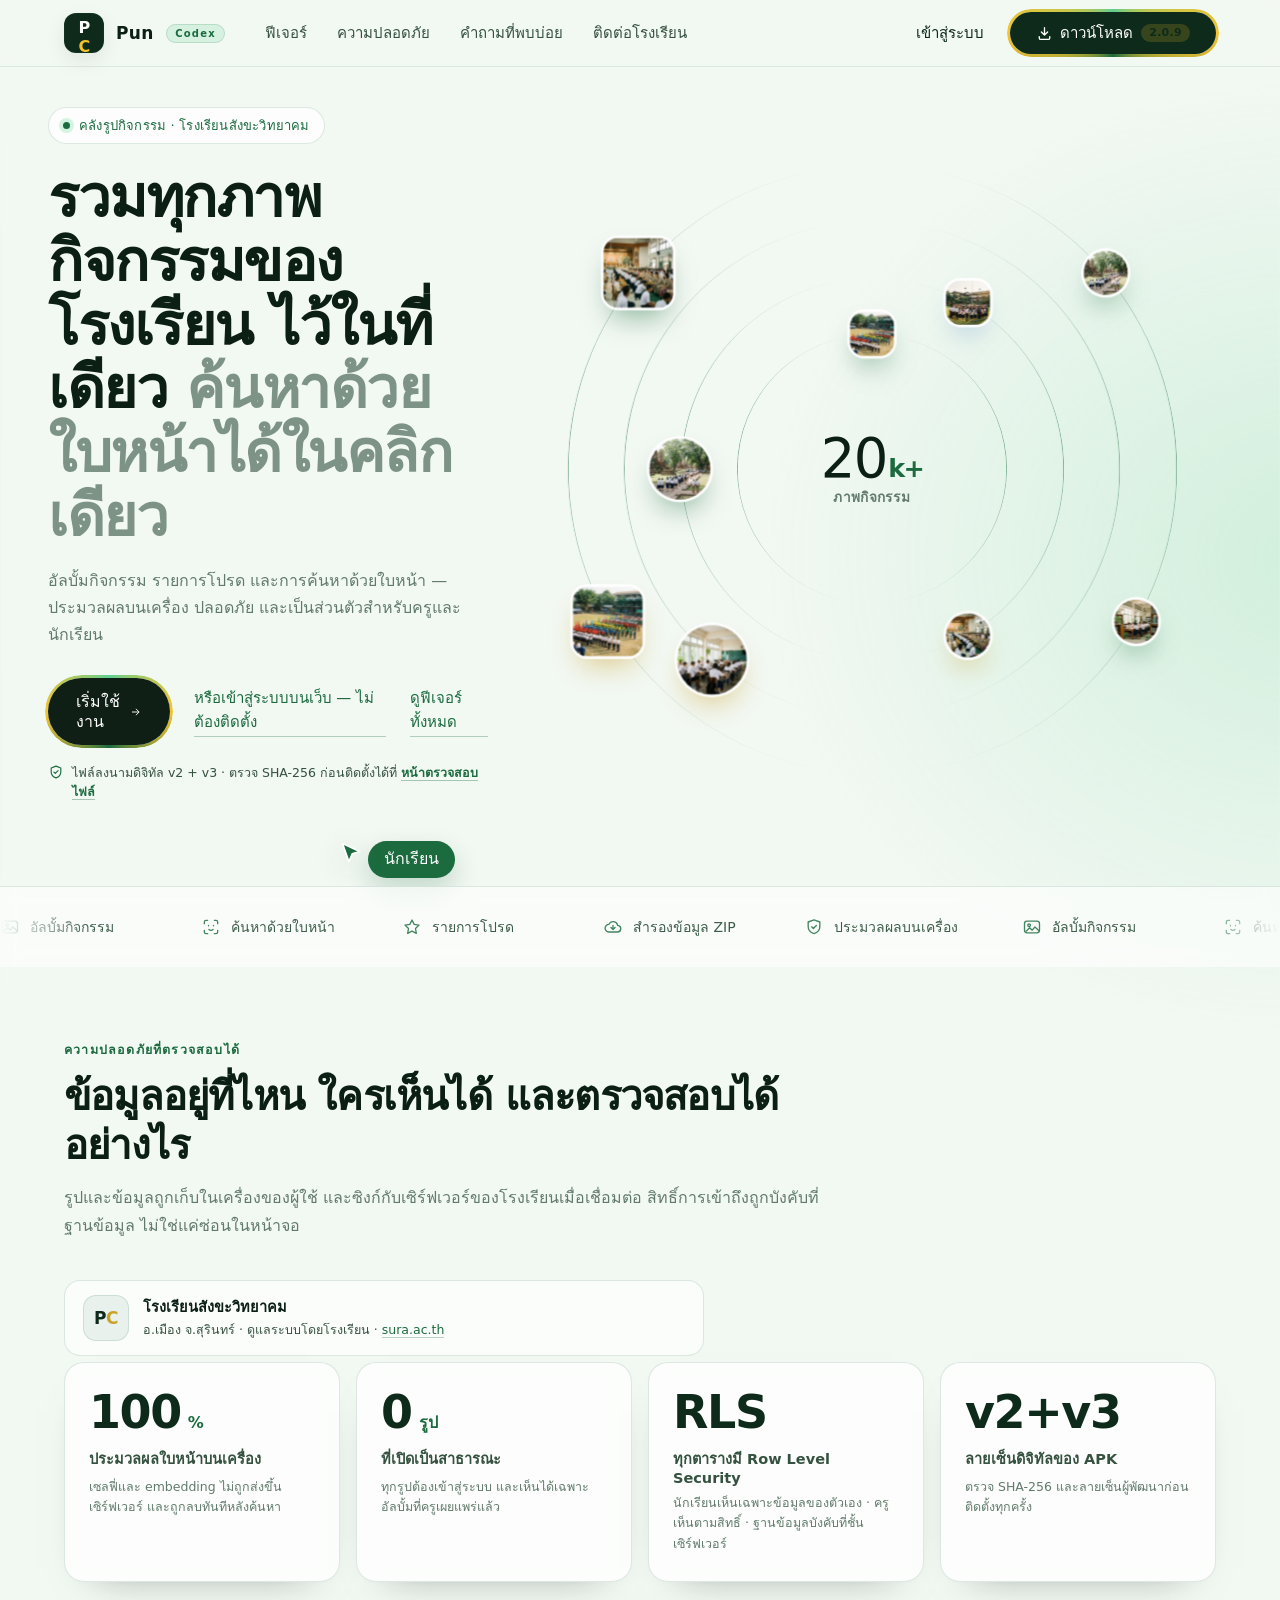
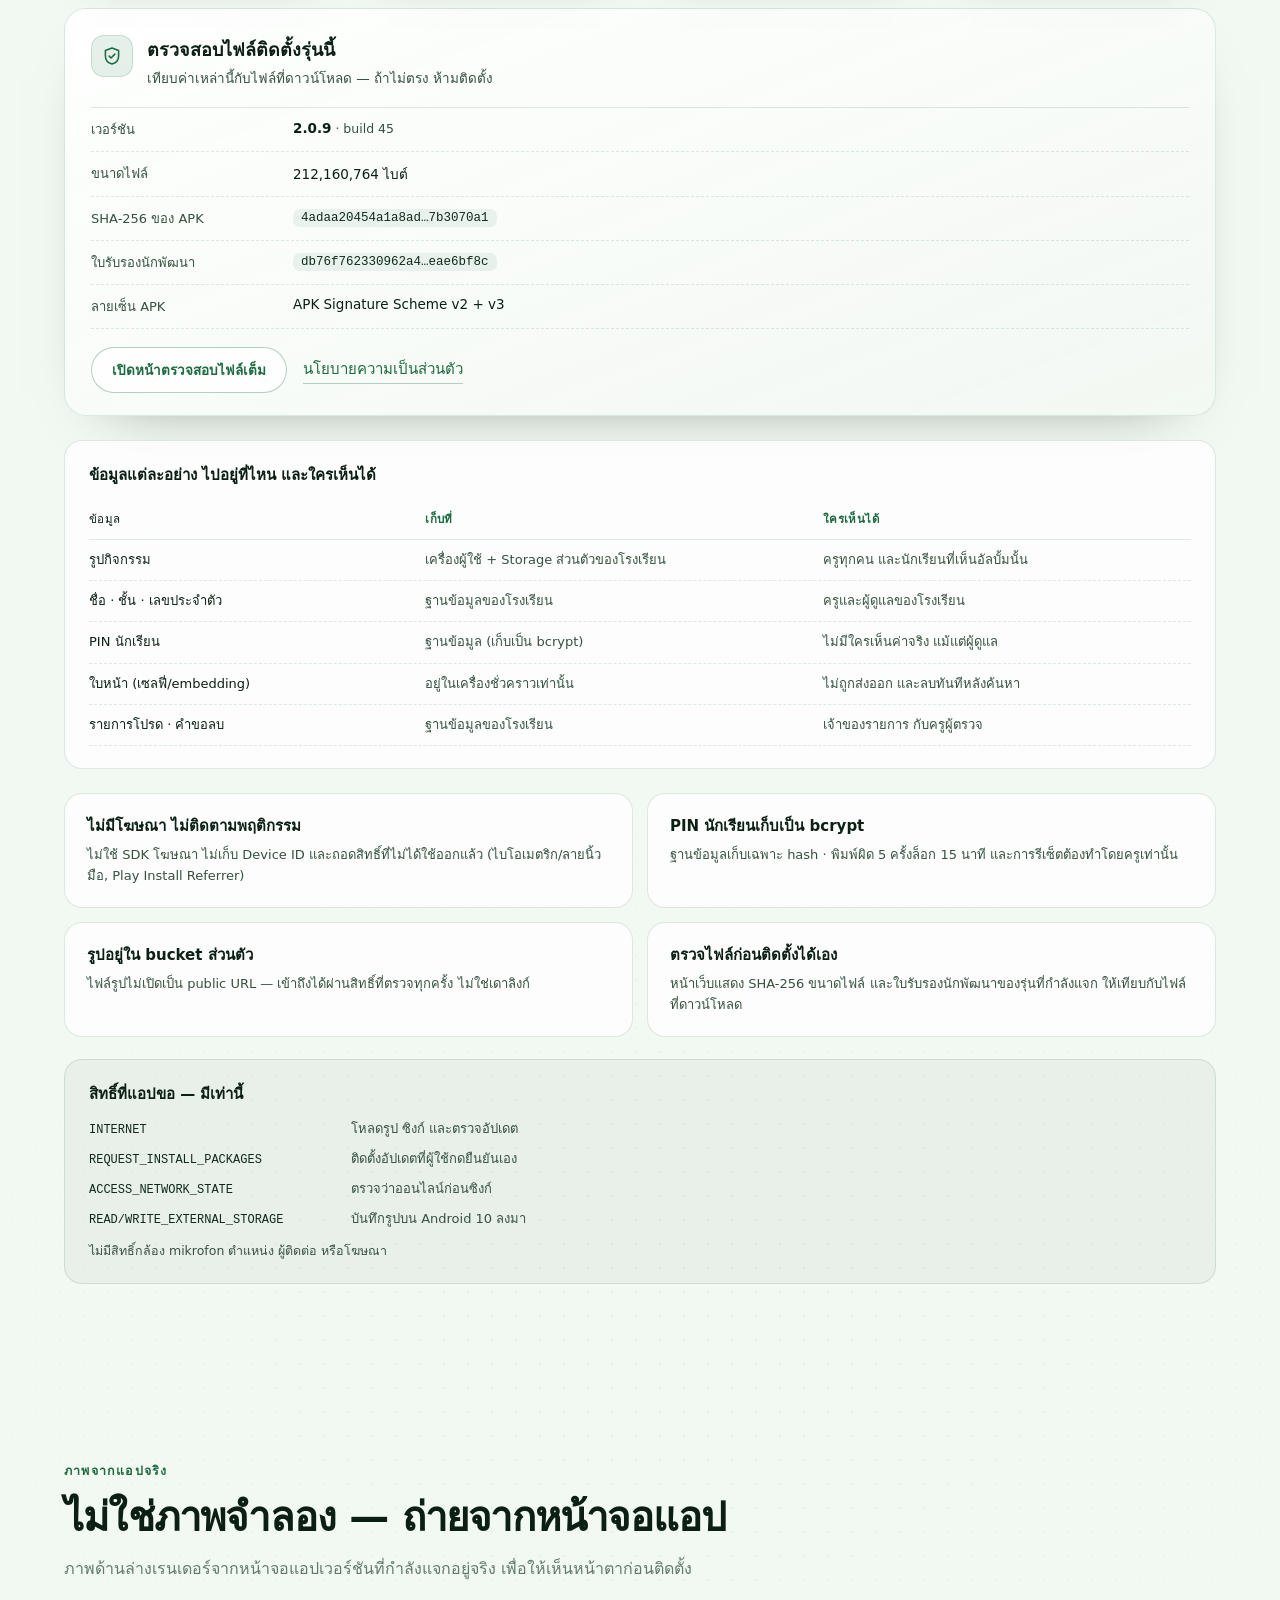
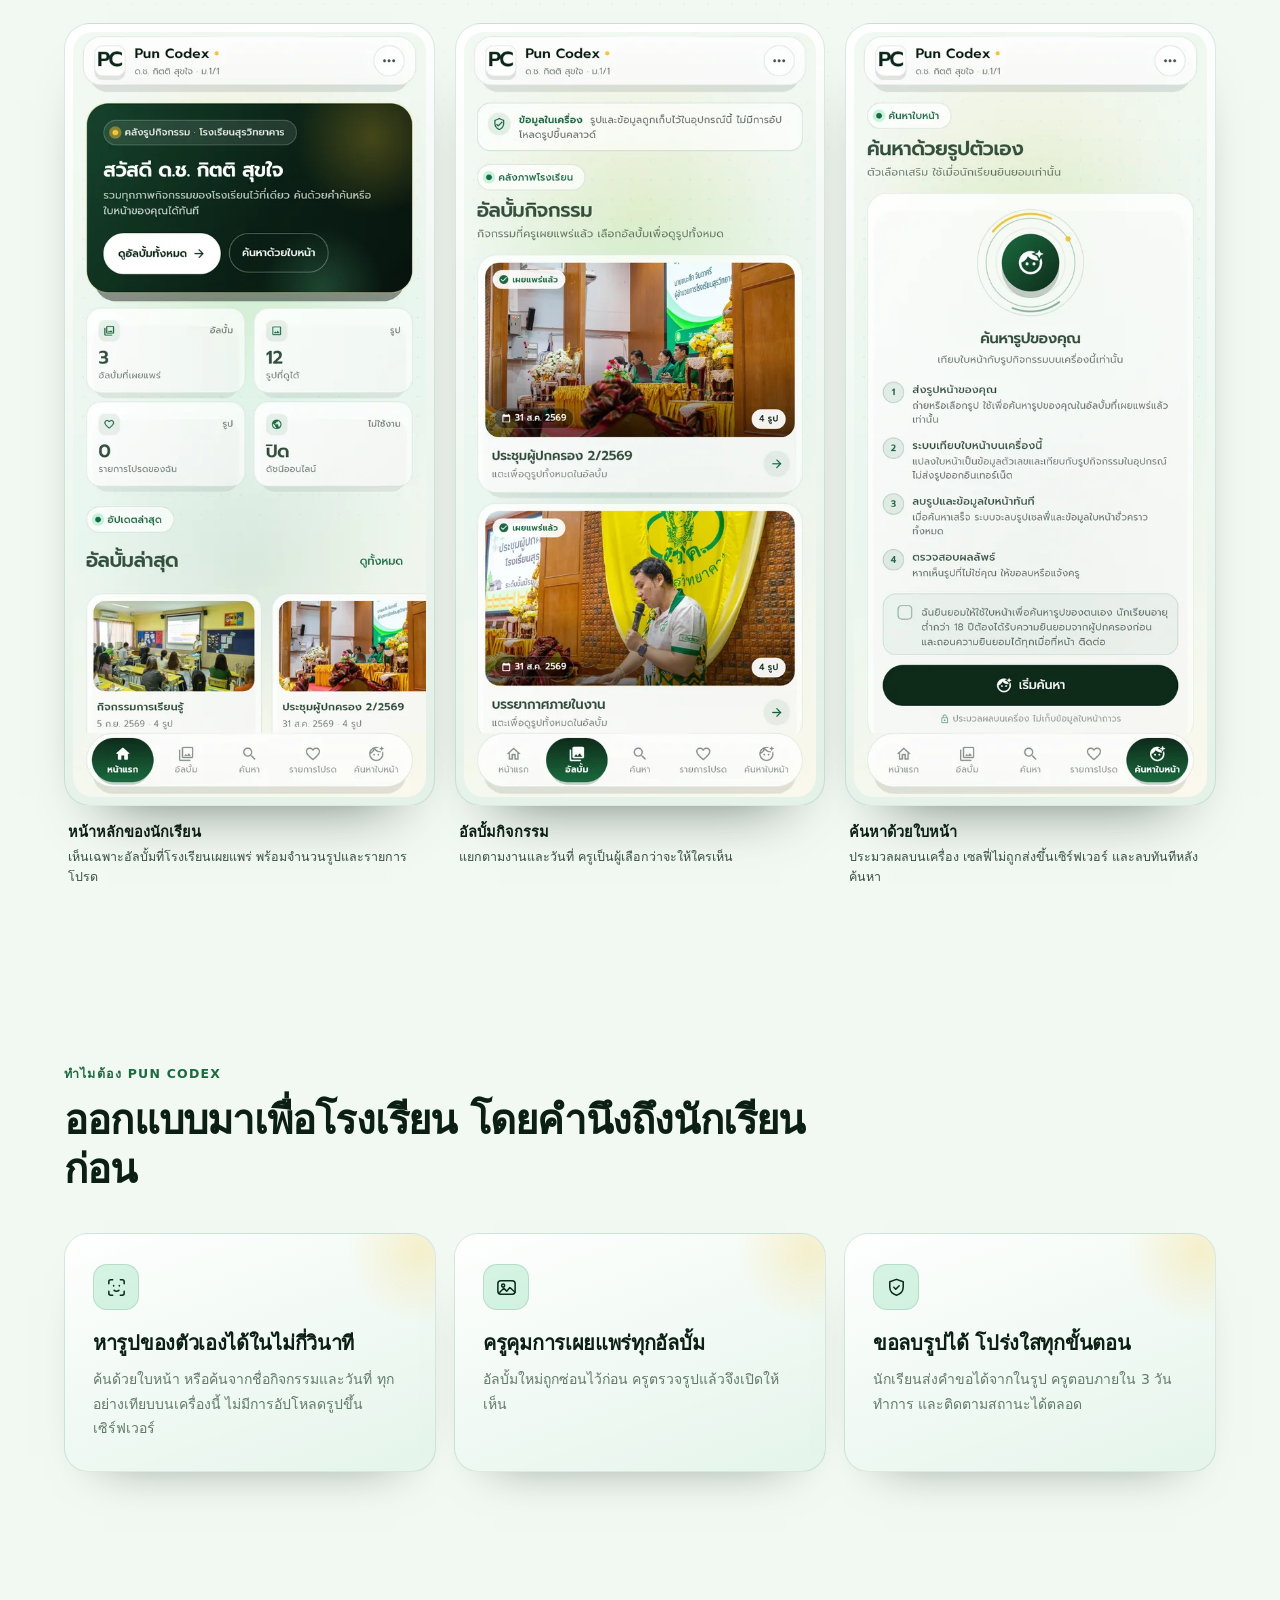
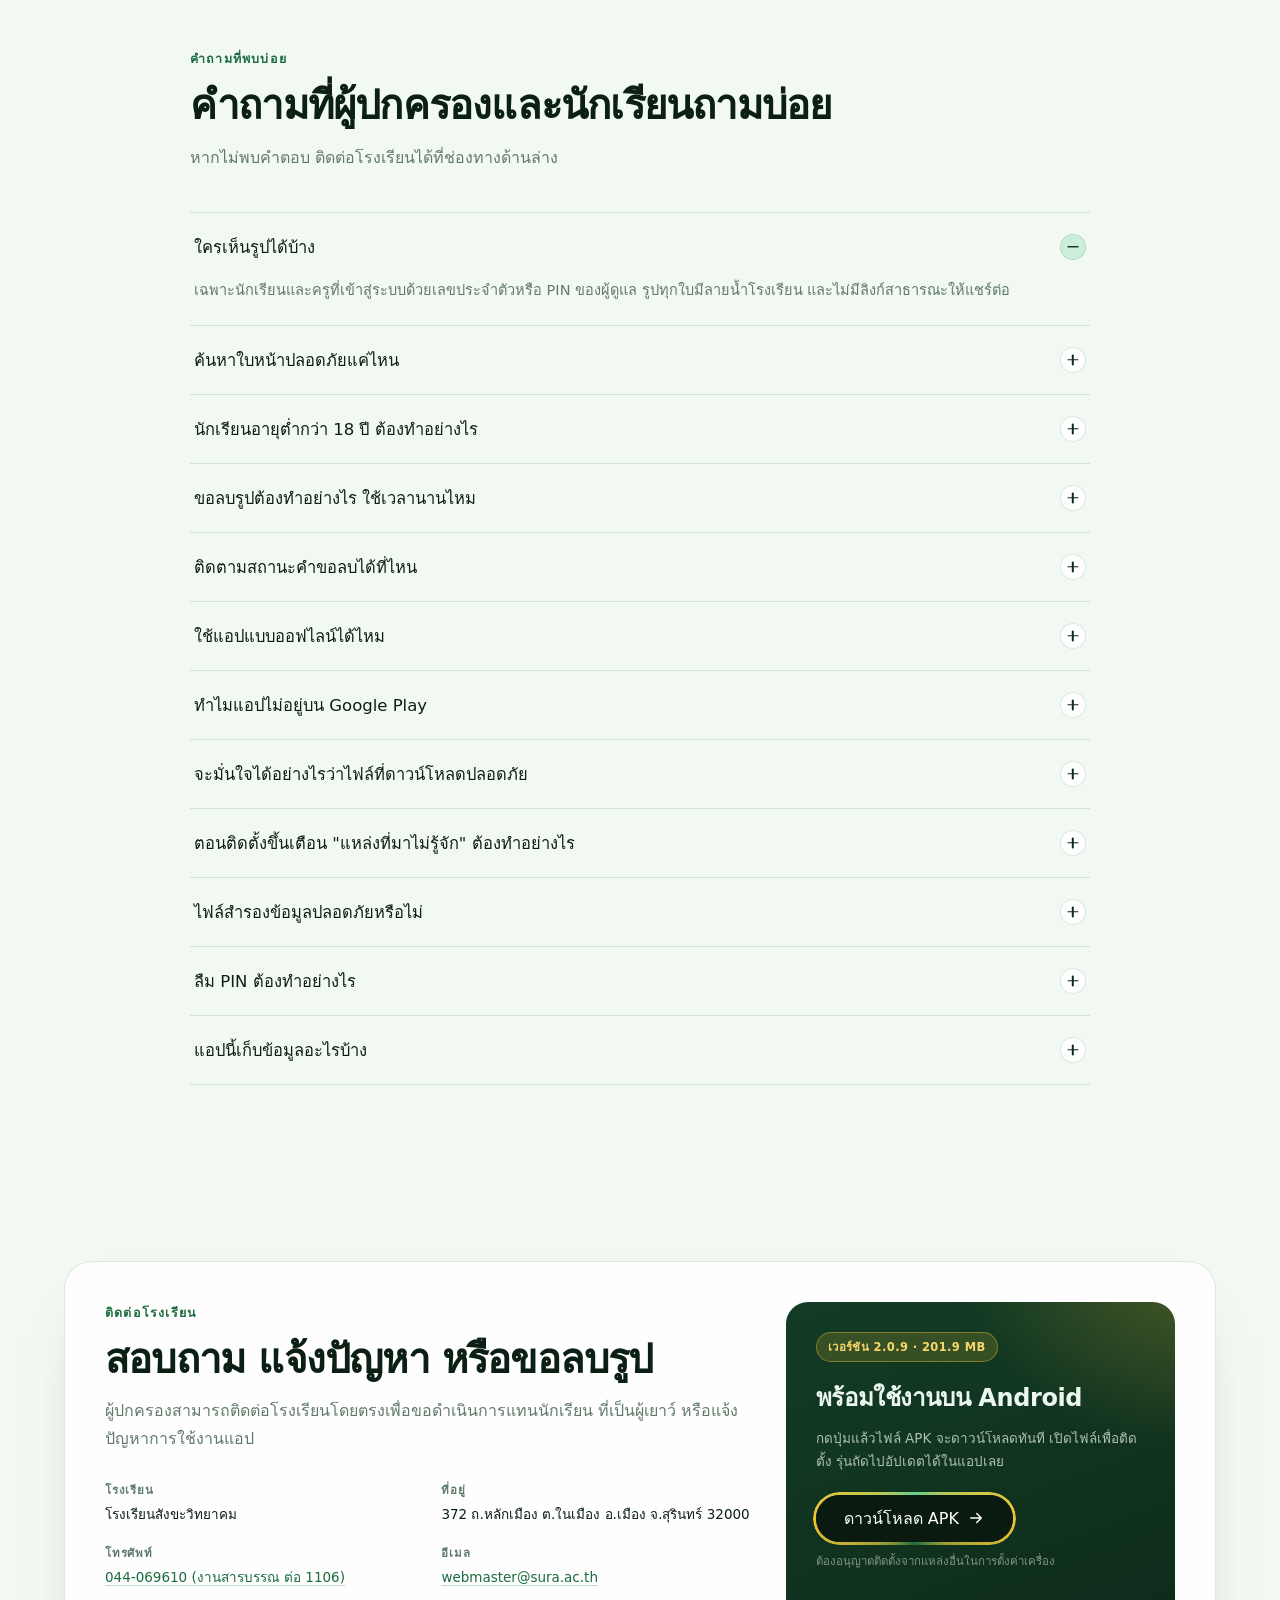
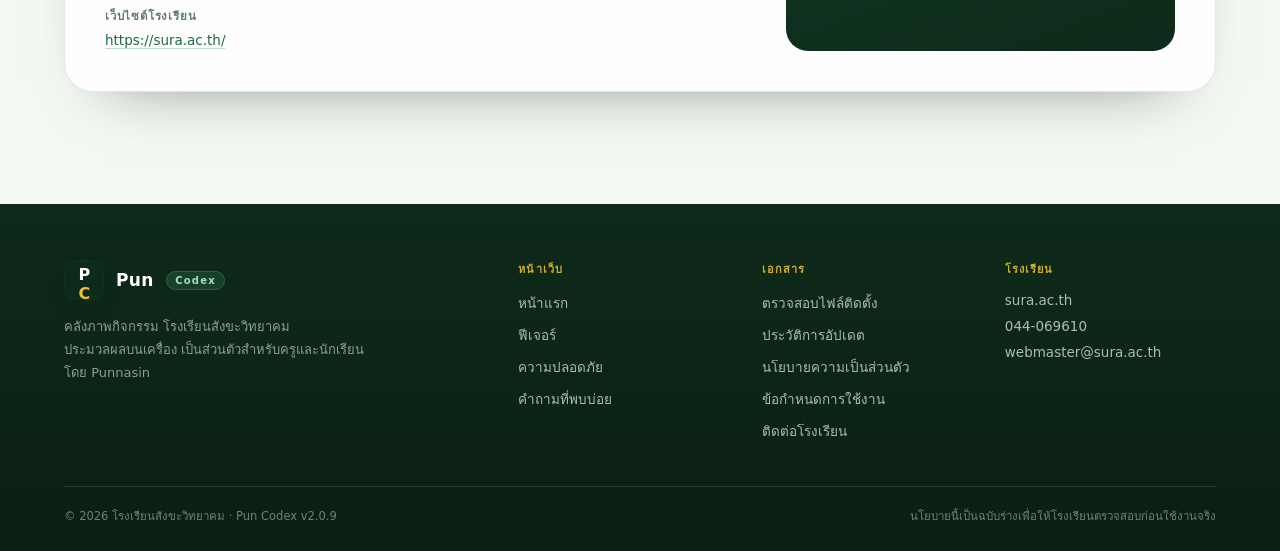
==== commit 40a7923a: "Rename the school to โรงเรียนสังขะวิทยาคม across site and app" ====
--- a/index.html
+++ b/index.html
@@ -6,7 +6,7 @@
     <meta name="viewport" content="width=device-width, initial-scale=1.0" />
     <meta
       name="description"
-      content="Pun Codex คลังรูปกิจกรรมของโรงเรียนสุรวิทยาคาร ค้นหาด้วยใบหน้า อัลบั้ม รายการโปรด และการสำรองข้อมูลในแอปเดียว"
+      content="Pun Codex คลังรูปกิจกรรมของโรงเรียนสังขะวิทยาคม ค้นหาด้วยใบหน้า อัลบั้ม รายการโปรด และการสำรองข้อมูลในแอปเดียว"
     />
     <meta name="author" content="Punnasin" />
     <meta name="theme-color" content="#1b6b3f" />
@@ -16,7 +16,7 @@
     <meta property="og:image" content="https://punnasilarty-cyber.github.io/puncodex/og.png" />
     <meta property="og:image:width" content="1024" />
     <meta property="og:image:height" content="500" />
-    <meta name="twitter:title" content="Pun Codex — คลังรูปกิจกรรมโรงเรียนสุรวิทยาคาร" />
+    <meta name="twitter:title" content="Pun Codex — คลังรูปกิจกรรมโรงเรียนสังขะวิทยาคม" />
     <meta name="twitter:description" content="คลังรูปกิจกรรมโรงเรียน พร้อมตรวจสอบไฟล์ติดตั้งและนโยบายความเป็นส่วนตัว" />
     <meta name="twitter:image" content="https://punnasilarty-cyber.github.io/puncodex/og.png" />
     <link rel="canonical" href="https://punnasilarty-cyber.github.io/puncodex/" />
@@ -24,8 +24,8 @@
     <link rel="canonical" href="https://punnasilarty-cyber.github.io/puncodex/" />
     <meta property="og:type" content="website" />
     <meta property="og:site_name" content="Pun Codex" />
-    <meta property="og:title" content="Pun Codex — คลังรูปกิจกรรมโรงเรียนสุรวิทยาคาร" />
-    <meta property="og:description" content="คลังรูปกิจกรรมโรงเรียนสุรวิทยาคาร โดย Punnasin พร้อมดาวน์โหลดแอป Android" />
+    <meta property="og:title" content="Pun Codex — คลังรูปกิจกรรมโรงเรียนสังขะวิทยาคม" />
+    <meta property="og:description" content="คลังรูปกิจกรรมโรงเรียนสังขะวิทยาคม โดย Punnasin พร้อมดาวน์โหลดแอป Android" />
     <meta property="og:url" content="https://punnasilarty-cyber.github.io/puncodex/" />
     <meta property="og:locale" content="th_TH" />
     <meta name="twitter:card" content="summary" />
@@ -39,8 +39,8 @@
       http-equiv="Content-Security-Policy"
       content="default-src 'self'; img-src 'self' data:; style-src 'self' 'unsafe-inline' https://fonts.googleapis.com; font-src 'self' https://fonts.gstatic.com; script-src 'self'; connect-src 'self'; base-uri 'self'; form-action 'self'"
     />
-    <title>Pun Codex — คลังรูปกิจกรรมโรงเรียนสุรวิทยาคาร</title>
-    <script type="module" crossorigin src="./assets/index-m1IiFNlC.js"></script>
+    <title>Pun Codex — คลังรูปกิจกรรมโรงเรียนสังขะวิทยาคม</title>
+    <script type="module" crossorigin src="./assets/index-CZAjf1UM.js"></script>
     <link rel="stylesheet" crossorigin href="./assets/index-Bw4aGnR6.css">
   </head>
   <body>
